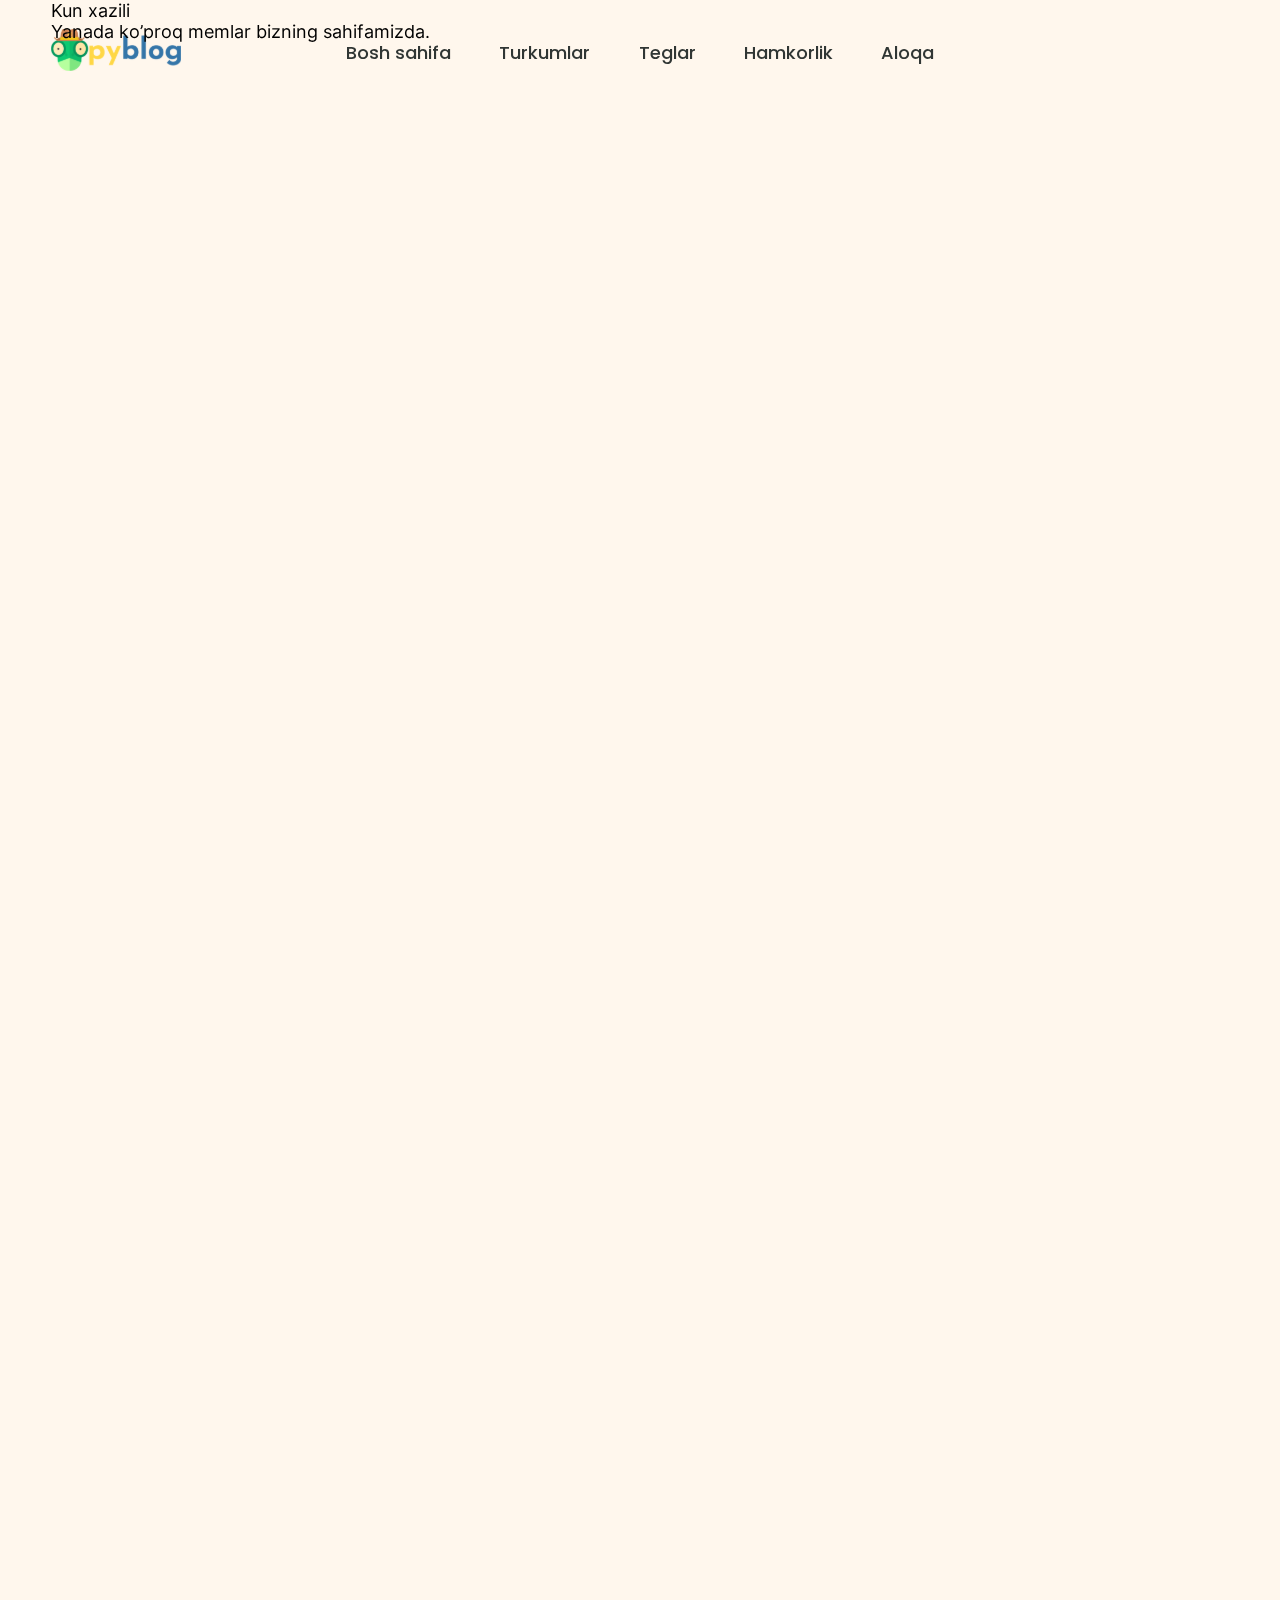
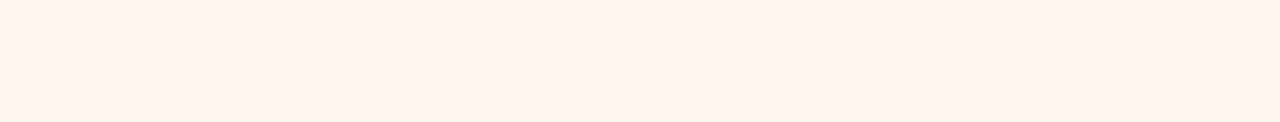
==== index.html @ 2d20e9aa "Updating" ====
<!DOCTYPE html>
<html lang="en">

<head>
    <meta charset="UTF-8">
    <meta http-equiv="X-UA-Compatible" content="IE=edge">
    <meta name="viewport" content="width=device-width, initial-scale=1.0">

    <meta name="description"
        content="pyblog bu Python va dasturlashga oid o’zbek tilidagi blog. Hozirda Python, Javascript, Dasturlash, Veb dasturlash ,Foundation va boshqa turkumlarga va o’nlab teglarga mansub maqolalar saytdan joy olgan.">
    <meta name="keywords"
        content="Dasturlash , Blog, Python , Payton, dasturchi, Javascript, maqola, yangilik, dastur,">
    <meta property="og:title" content="Python va dasturlash blogi">
    <meta property="og:site_name" content="pyblog.uz">
    <meta property="og:url" content="https://pyblog.uz">
    <meta property="og:description"
        content="pyblog.uz bu python va dasturlashga oid o'zbek tilidagi sifatli maqola , tutoriallar berib boruvchi blog hisoblanadi.">
    <meta property="og:type" content="website">
    <meta property="og:image" content="https://pyblog.uz/pybloguz/static/img/kalla.png">

    <link rel="shortcut icon" href="./assets/image/favicon.png" type="image/x-icon">
    <link rel="stylesheet" href="./assets/css/style.css">
    <link rel="stylesheet" href="./assets/css/responsive.css">
    <link rel="stylesheet" href="https://site-assets.fontawesome.com/releases/v6.4.0/css/all.css">

    <title>Pyblog - Python hamda dasturlash blogi</title>
</head>

<body>
    <header>
        <div class="section-wrapp">
            <div class="container">
                <ul class="header_nav_list">
                    <li class="header_nav_item">
                        <a href="#" class="logo">
                            <img src="./assets/image/logo.svg" alt="">
                        </a>
                    </li>
                    <li class="header_nav_item">
                        <ul class="header_navigate_links">
                            <li class="header_link">
                                <a href="#">Bosh sahifa </a>
                            </li>
                            <li class="header_link header_dropdown_category">
                                <p>
                                    Turkumlar
                                    <i class="fa-solid fa-chevron-down"></i>
                                </p>
                            </li>
                            <li class="header_link header_dropdown_tag">
                                <p>
                                    Teglar
                                    <i class="fa-solid fa-chevron-down"></i>
                                </p>
                            </li>
                            <li class="header_link">
                                <a href="#">Hamkorlik</a>
                            </li>
                            <li class="header_link">
                                <a href="#">Aloqa</a>
                            </li>
                        </ul>
                    </li>
                    <li class="header_nav_item">
                        <ul class="header_settings_list">
                            <li class="header_settings_item mobile">
                                <a href="#">
                                    <i class="fa-solid fa-house-chimney"></i>
                                </a>
                            </li>
                            <li class="header_settings_item search">
                                <!-- <form action="">
                                    <input type="text" name="search_q" placeholder="Shu yerga yozasiz...">
                                </form> -->
                                <i class="fa-solid fa-magnifying-glass"></i>
                            </li>
                            <li class="header_settings_item menu mobile">
                                <i class="fa-solid fa-bars"></i>
                            </li>
                            <li class="header_settings_item mode">
                                <i class="fa-solid fa-moon"></i>
                            </li>
                            <li class="header_settings_item">
                                <a href="#">
                                    <i class="fa-solid fa-user"></i>
                                </a>
                                <!-- <div class="auth_opener">
                                    <i class="fa-solid fa-user"></i>
                                </div> -->
                            </li>
                        </ul>

                        <!-- <ul class="header_trending_tags_cats">

                            <li class="header_trending_heading">
                                Ommabop mavzular
                            </li>

                            <li class="header_trending_item">
                                <a href="#">
                                    <i class="fa-brands fa-html5"></i>
                                    HMTML5
                                </a>
                            </li>
                            <li class="header_trending_item">
                                <a href="#">
                                    <i class="fa-brands fa-square-js"></i>
                                    Javascript
                                </a>
                            </li>
                            <li class="header_trending_item">
                                <a href="#">
                                    <i class="fa-brands fa-css3"></i>
                                    CSS3
                                </a>
                            </li>
                            <div class="header_trending_item">
                                <a href="#">
                                    <i class="fa-brands fa-python"></i>
                                    Python
                                </a>
                            </div>
                            <div class="header_trending_item">
                                <a href="#">
                                    <i class="fa-solid fa-mug"></i>
                                    Dasturlash asoslari
                                </a>
                            </div>
                            <div class="header_trending_item">
                                <a href="#">
                                    <i class="fa-solid fa-gears"></i>
                                    Back-end
                                </a>
                            </div>
                            <div class="header_trending_item">
                                <a href="#">
                                    <i class="fa-brands fa-node-js"></i>
                                    NodeJS
                                </a>
                            </div>
                        </ul> -->
                    </li>
                </ul>
            </div>
        </div>
    </header>
    <main>
        <div class="main-hero">
            <div class="section-wrapp">
                <div class="container">
                    <ul class="main-hero_list">
                        <li class="main-hero_item">
                            <ul class="main-instagram_list">
                                <li class="main-instagram_item">Kun xazili</li>
                                <li class="main-instagram_item"></li>
                                <li class="main-instagram_item"></li>
                                <li class="main-instagram_item">
                                    Yanada ko’proq memlar bizning
                                    sahifamizda.
                                </li>
                            </ul>
                        </li>
                        <li class="main-hero_item"></li>
                        <li class="main-hero_item"></li>
                    </ul>
                </div>
            </div>
        </div>
    </main>
    <br><br><br><br><br>
    <br><br><br><br><br>
    <br><br><br><br><br>
    <br><br><br><br><br>
    <br><br><br><br><br>
    <br><br><br><br><br>
    <br><br><br><br><br>
    <br><br><br><br><br>
    <br><br><br><br><br>
    <br><br><br><br><br>
    <br><br><br><br><br>
    <br><br><br><br><br>
    <br><br><br><br><br>
    <br><br><br><br><br>
    <br><br><br><br><br>
    <br><br><br><br><br>

    <script src="./assets/js/main.js"></script>
</body>

</html>
---- assets/css/style.css ----
@font-face {
    font-family: 'Inter M';
    src: url('../fonts/Inter-Medium.ttf');
}

@font-face {
    font-family: 'Inter R';
    src: url('../fonts/Inter-Regular.ttf');
}

@font-face {
    font-family: 'Inter S';
    src: url('../fonts/Inter-SemiBold.ttf');
}

@font-face {
    font-family: 'Poppins M';
    src: url('../fonts/Poppins-Medium.ttf');
}

@font-face {
    font-family: 'Poppins R';
    src: url('../fonts/Poppins-Regular.ttf');
}

html.dark:root {
    /* Colors */
    --color-white: #2b2b2b;
    --color-black: #ffffff;
    --color-light-gray-bg: #DFE0E2;
    --color-dark: #27272A;
    --color-light-text-mode: #ffffff;
    --color-dark-mode-text: #303634;
    --color-light-mode-blue: #FDE68A;
    --color-light-mode-yellow: #297D98;
    --color-dark-mode-yellow: #FDE68A;
    --color-blue: #3571A3;
    --color-yellow: #FFDF76;
    --color-black-opacitied: #00000053;
    --color-logo-orange: #E9CD68;
    --color-logo-blue: #297D98;
    --color-logo-dark: #585252;
    --color-subtext: #FFF7ED;
    --color-light-bg: #303634;
    --local-box-shadow: 0px 2px 4px rgba(0, 0, 0, 0.25);

    /* Text Sizes */
    --size-text-small: 14px;
    --size-text: 16px;
    --size-text-average: 18px;
    --size-text-big: 20px;
    --size-text-large: 24px;

    /* Heading Sizes */
    --size-heading-small: 26px;
    --size-heading: 30px;
    --size-heading-big: 36px;
}


:root {
    /* Colors */
    --color-white: #FFFFFF;
    --color-black: #000000;
    --color-light-gray-bg: #DFE0E2;
    --color-dark: #27272A;
    --color-light-text-mode: #303634;
    --color-dark-mode-text: #FDE68A;
    --color-dark-mode-yellow: #FDE68A;
    --color-blue: #3571A3;
    --color-yellow: #FFDF76;
    --color-light-mode-blue: #297D98;
    --color-light-mode-yellow: #FDE68A;
    --color-black-opacitied: #00000053;
    --color-logo-orange: #E9CD68;
    --color-logo-blue: #297D98;
    --color-logo-dark: #303634;
    --color-subtext: #585252;
    --color-light-bg: #FFF7ED;
    --local-box-shadow: 0px 2px 4px rgba(0, 0, 0, 0.25);

    /* Text Sizes */
    --size-text-small: 14px;
    --size-text: 16px;
    --size-text-average: 18px;
    --size-text-big: 20px;
    --size-text-large: 24px;

    /* Heading Sizes */
    --size-heading-small: 26px;
    --size-heading: 30px;
    --size-heading-big: 36px;
}

body {
    background: var(--color-light-bg);
}

* {
    margin: 0;
    padding: 0;
    text-decoration: none;
    list-style-type: none;
    box-sizing: border-box;
    transition: all 0.5s ease;
    scroll-behavior: smooth;
    font-family: 'Inter R';
    font-size: var(--size-text-average);
}

.section-wrapp {
    position: relative;
}

.container {
    max-width: 1620px;
    margin: 0 auto;
    padding: 0 4%;
}

header {
    padding: 29px 0;
    box-shadow: none;
    position: fixed;
    width: 100%;
    top: 0;
    left: 0;
    background: transparent;
}

header.scrolled {
    padding: 19px 0;
    background: var(--color-white);
    box-shadow: var(--local-box-shadow);
}

.header_nav_list {
    display: flex;
    justify-content: space-between;
    align-items: center;
}

.header_navigate_links {
    display: flex;
    justify-content: space-between;
    align-items: center;
}

.header_settings_list {
    display: flex;
    justify-content: space-between;
    align-items: center;
}

.header_nav_item:nth-child(1) {
    width: 25%;
}

.header_nav_item:nth-child(2) {
    width: 40%;
}

.header_nav_item:nth-child(3) {
    width: 25%;
    display: flex;
    justify-content: end;
}

.header_link a,
.header_link p {
    font-family: 'Poppins M';
    cursor: pointer;
    color: var(--color-light-text-mode);
}

.header_link p i {
    color: var(--color-light-text-mode);
}

.header_link a:hover,
.header_link p:hover i,
.header_link p:hover {
    color: var(--color-light-mode-blue);
}

.header_settings_item i {
    cursor: pointer;
    color: var(--color-light-mode-blue);
    font-size: var(--size-text-large);
}

.header_settings_item.search {
    display: flex;
    align-items: center;
}

.header_settings_item.search form input {
    border: none;
    outline: none;
    box-shadow: var(--local-box-shadow);
    border-radius: 16px;
    padding: 9px 20px;
    position: fixed;
    top: 0;
    left: 0;
}

.header_settings_item {
    margin-left: 20px;
}

.header_trending_heading {
    text-align: center;
    width: 100%;
    font-size: --;
}

.header_trending_tags_cats {
    flex-wrap: wrap;
    position: fixed;
    top: 0;
    left: 0;
    display: flex;
    border-radius: 16px;
    background: var(--color-white);
    padding: 16px 21px;
    width: 370px;
}

.header_trending_item {
    box-shadow: var(--local-box-shadow);
    margin-top: 10px;
    border-radius: 16px;
    margin-left: 10px;
}

.header_trending_item a {
    padding: 5px 10px;
    display: inline-block;
}

.header_trending_item a,
.header_trending_item i {
    color: var(--color-blue);
}

.header_trending_item:hover a,
.header_trending_item:hover i {
    color: var(--color-white);
}

.header_trending_item:hover {
    background: var(--color-blue);
}

.header_settings_item.mobile {
    display: none;
}
---- assets/css/responsive.css ----
@media screen and (max-width: 1600px) {
    :root {
        /* Colors */
        --color-white: #FFFFFF;
        --color-black: #000000;
        --color-light-gray-bg: #DFE0E2;
        --color-dark: #27272A;
        --color-light-text-mode: #303634;
        --color-dark-mode-text: #FDE68A;
        --color-dark-mode-yellow: #FDE68A;
        --color-blue: #3571A3;
        --color-yellow: #FFDF76;
        --color-light-mode-blue: #297D98;
        --color-light-mode-yellow: #FDE68A;
        --color-black-opacitied: #00000053;
        --color-logo-orange: #E9CD68;
        --color-logo-blue: #297D98;
        --color-logo-dark: #303634;
        --color-subtext: #585252;
        --color-light-bg: #FFF7ED;
        --local-box-shadow: 0px 2px 4px rgba(0, 0, 0, 0.25);

        /* Text Sizes */
        --size-text-small: 14px;
        --size-text: 16px;
        --size-text-average: 18px;
        --size-text-big: 20px;
        --size-text-large: 24px;

        /* Heading Sizes */
        --size-heading-small: 26px;
        --size-heading: 30px;
        --size-heading-big: 36px;
    }
}

@media screen and (max-width: 1500px) {
    :root {
        /* Text Sizes */
        --size-text-small: 14px;
        --size-text: 16px;
        --size-text-average: 18px;
        --size-text-big: 20px;
        --size-text-large: 24px;

        /* Heading Sizes */
        --size-heading-small: 26px;
        --size-heading: 30px;
        --size-heading-big: 36px;
    }
}

@media screen and (max-width: 1400px) {
    :root {
        /* Text Sizes */
        --size-text-small: 14px;
        --size-text: 16px;
        --size-text-average: 18px;
        --size-text-big: 20px;
        --size-text-large: 24px;

        /* Heading Sizes */
        --size-heading-small: 26px;
        --size-heading: 30px;
        --size-heading-big: 36px;
    }

    .header_nav_item:nth-child(1) {
        width: 15%;
    }

    .header_nav_item:nth-child(2) {
        width: 50%;
    }

    .header_nav_item:nth-child(3) {
        width: 15%;
    }
}

@media screen and (max-width: 1300px) {
    :root {
        /* Text Sizes */
        --size-text-small: 14px;
        --size-text: 16px;
        --size-text-average: 18px;
        --size-text-big: 20px;
        --size-text-large: 24px;

        /* Heading Sizes */
        --size-heading-small: 26px;
        --size-heading: 30px;
        --size-heading-big: 36px;
    }
}

@media screen and (max-width: 1200px) {
    :root {
        /* Text Sizes */
        --size-text-small: 14px;
        --size-text: 16px;
        --size-text-average: 18px;
        --size-text-big: 20px;
        --size-text-large: 24px;

        /* Heading Sizes */
        --size-heading-small: 26px;
        --size-heading: 30px;
        --size-heading-big: 36px;
    }
}

@media screen and (max-width: 1100px) {
    :root {
        /* Text Sizes */
        --size-text-small: 14px;
        --size-text: 16px;
        --size-text-average: 18px;
        --size-text-big: 20px;
        --size-text-large: 24px;

        /* Heading Sizes */
        --size-heading-small: 26px;
        --size-heading: 30px;
        --size-heading-big: 36px;
    }

    .header_nav_item:nth-child(1) {
        width: 15%;
    }

    .header_nav_item:nth-child(2) {
        width: 60%;
    }

    .header_nav_item:nth-child(3) {
        width: 15%;
    }

    .header_settings_item.mobile {
        display: block;
    }

    .header_settings_list {
        position: fixed;
        bottom: 0;
        left: 0;
        width: 100%;
        justify-content: center;
        padding: 30px 0;
        background: var(--color-white);
    }

    .header_nav_item:nth-child(1) {
        width: 100%;
        display: flex;
        justify-content: center;
        align-items: center;
    }

    .header_nav_item:nth-child(2) {
        display: none;
    }

    .header_nav_item:nth-child(2),
    .header_nav_item:nth-child(3) {
        width: 0;
    }

    .header_settings_item {
        margin: 0 20px;
    }
}

@media screen and (max-width: 1000px) {
    :root {
        /* Text Sizes */
        --size-text-small: 14px;
        --size-text: 16px;
        --size-text-average: 18px;
        --size-text-big: 20px;
        --size-text-large: 24px;

        /* Heading Sizes */
        --size-heading-small: 26px;
        --size-heading: 30px;
        --size-heading-big: 36px;
    }
}

@media screen and (max-width: 900px) {
    :root {
        /* Text Sizes */
        --size-text-small: 14px;
        --size-text: 16px;
        --size-text-average: 18px;
        --size-text-big: 20px;
        --size-text-large: 24px;

        /* Heading Sizes */
        --size-heading-small: 26px;
        --size-heading: 30px;
        --size-heading-big: 36px;
    }
}

@media screen and (max-width: 800px) {
    :root {
        /* Text Sizes */
        --size-text-small: 14px;
        --size-text: 16px;
        --size-text-average: 18px;
        --size-text-big: 20px;
        --size-text-large: 24px;

        /* Heading Sizes */
        --size-heading-small: 26px;
        --size-heading: 30px;
        --size-heading-big: 36px;
    }
}

@media screen and (max-width: 700px) {
    :root {
        /* Text Sizes */
        --size-text-small: 14px;
        --size-text: 16px;
        --size-text-average: 18px;
        --size-text-big: 20px;
        --size-text-large: 24px;

        /* Heading Sizes */
        --size-heading-small: 26px;
        --size-heading: 30px;
        --size-heading-big: 36px;
    }
}

@media screen and (max-width: 600px) {
    :root {
        /* Text Sizes */
        --size-text-small: 14px;
        --size-text: 16px;
        --size-text-average: 18px;
        --size-text-big: 20px;
        --size-text-large: 24px;

        /* Heading Sizes */
        --size-heading-small: 26px;
        --size-heading: 30px;
        --size-heading-big: 36px;
    }
}

@media screen and (max-width: 500px) {
    :root {
        /* Text Sizes */
        --size-text-small: 14px;
        --size-text: 16px;
        --size-text-average: 18px;
        --size-text-big: 20px;
        --size-text-large: 24px;

        /* Heading Sizes */
        --size-heading-small: 26px;
        --size-heading: 30px;
        --size-heading-big: 36px;
    }
}

@media screen and (max-width: 400px) {
    :root {
        /* Text Sizes */
        --size-text-small: 14px;
        --size-text: 16px;
        --size-text-average: 18px;
        --size-text-big: 20px;
        --size-text-large: 24px;

        /* Heading Sizes */
        --size-heading-small: 26px;
        --size-heading: 30px;
        --size-heading-big: 36px;
    }
}

@media screen and (max-width: 300px) {
    :root {
        /* Text Sizes */
        --size-text-small: 14px;
        --size-text: 16px;
        --size-text-average: 18px;
        --size-text-big: 20px;
        --size-text-large: 24px;

        /* Heading Sizes */
        --size-heading-small: 26px;
        --size-heading: 30px;
        --size-heading-big: 36px;
    }
}
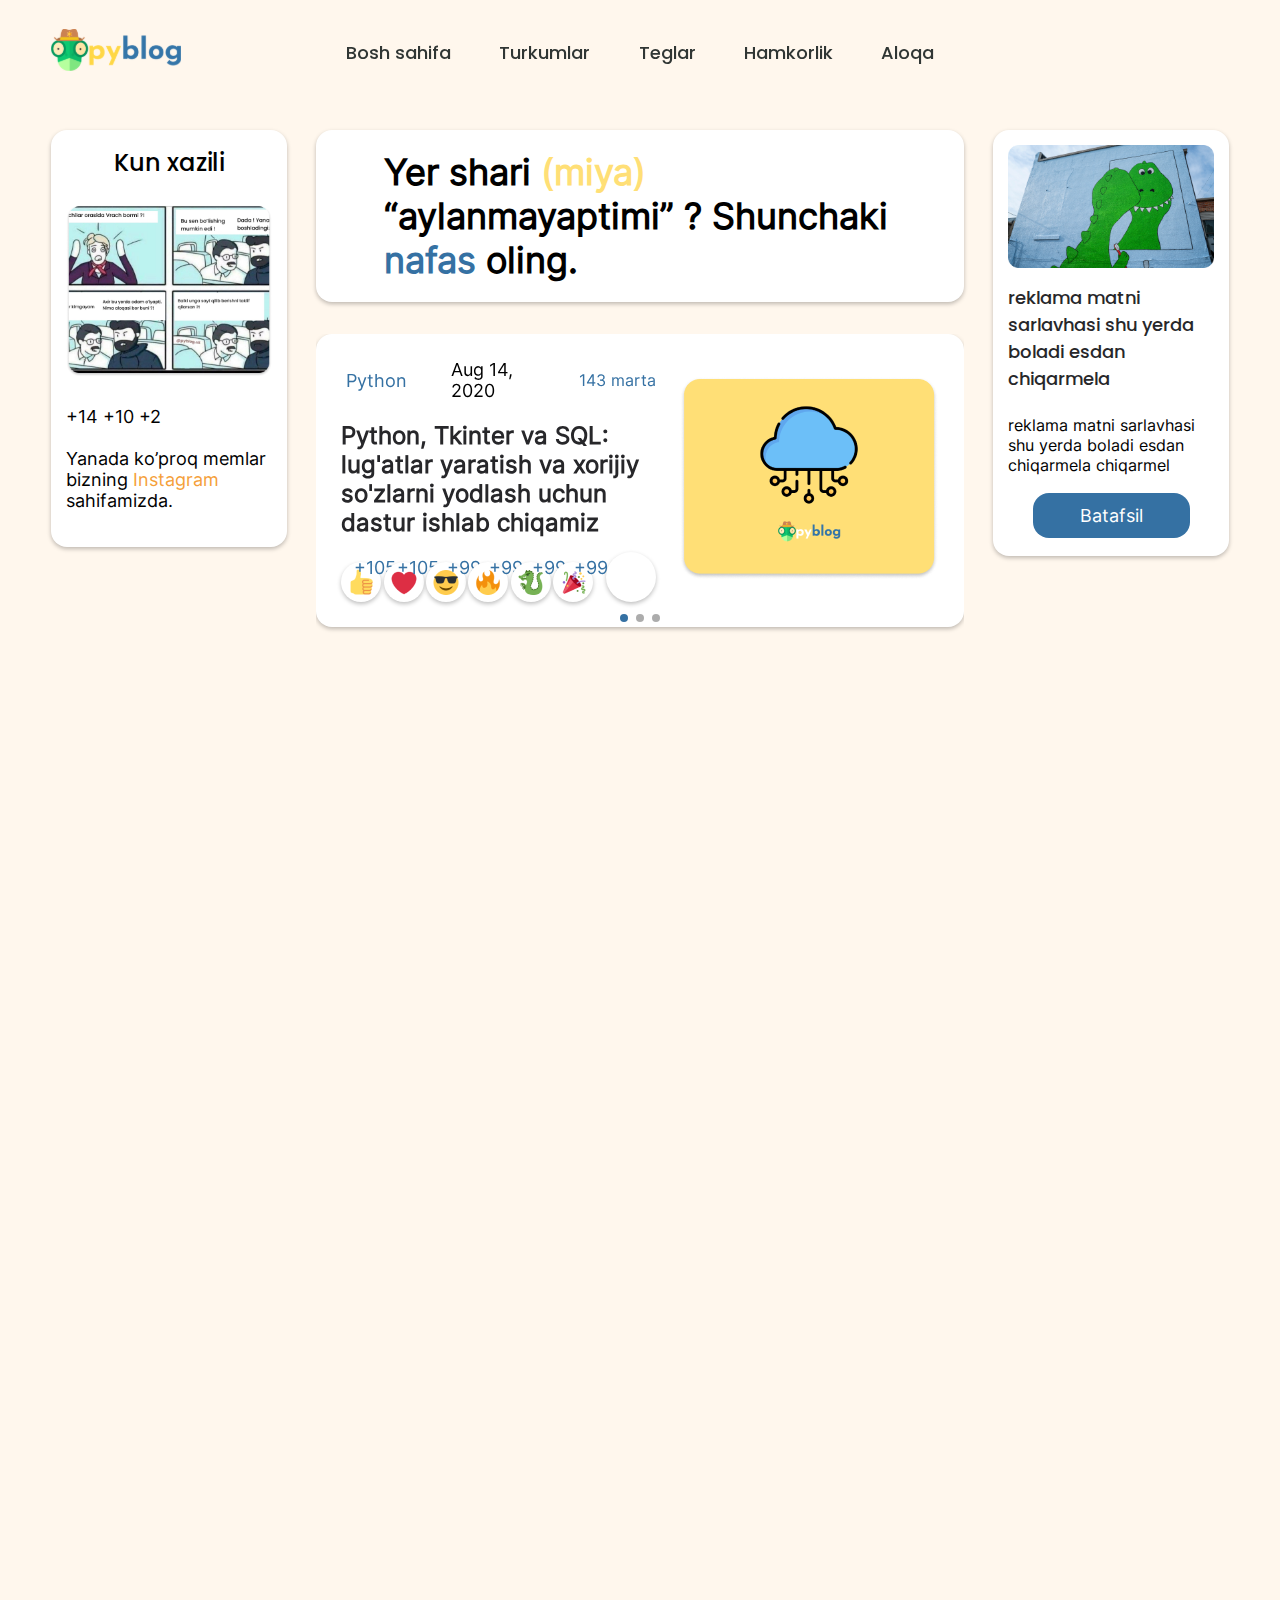
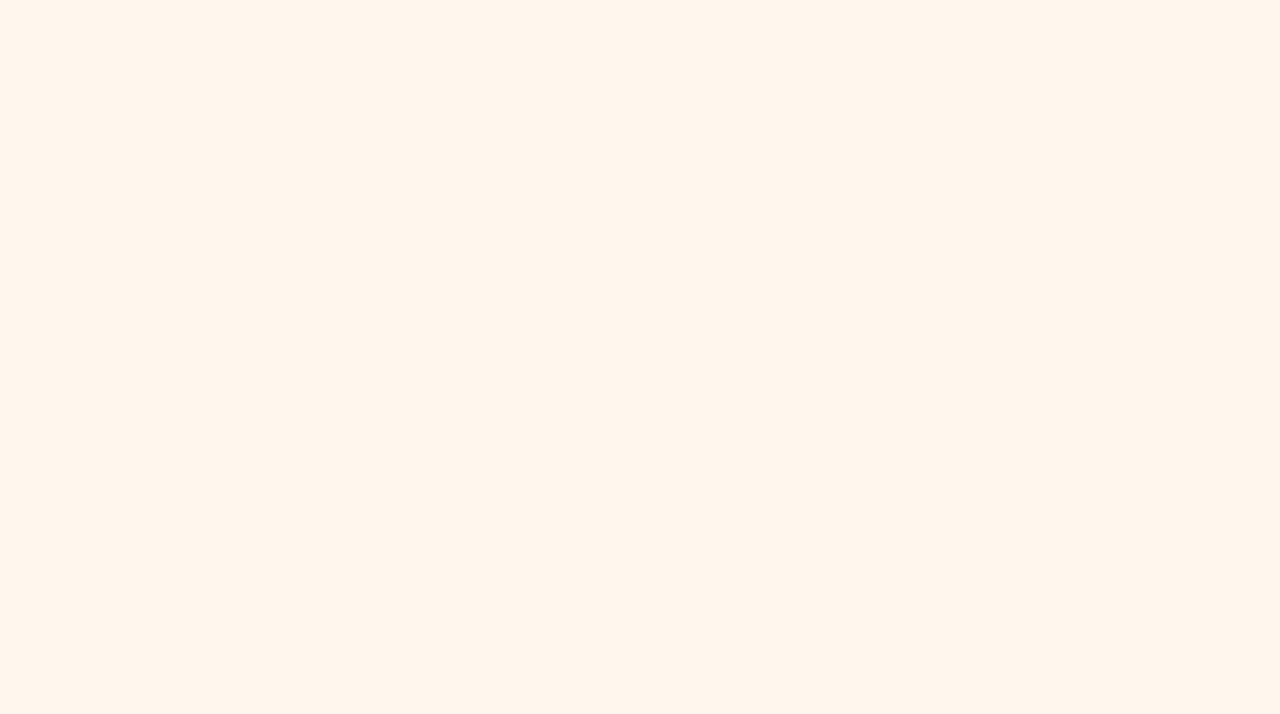
==== commit 5da6d3b6: "Updating" ====
--- a/index.html
+++ b/index.html
@@ -22,6 +22,7 @@
     <link rel="stylesheet" href="./assets/css/style.css">
     <link rel="stylesheet" href="./assets/css/responsive.css">
     <link rel="stylesheet" href="https://site-assets.fontawesome.com/releases/v6.4.0/css/all.css">
+    <link rel="stylesheet" href="https://cdn.jsdelivr.net/npm/swiper@9/swiper-bundle.min.css" />
 
     <title>Pyblog - Python hamda dasturlash blogi</title>
 </head>
@@ -151,17 +152,260 @@
                     <ul class="main-hero_list">
                         <li class="main-hero_item">
                             <ul class="main-instagram_list">
-                                <li class="main-instagram_item">Kun xazili</li>
-                                <li class="main-instagram_item"></li>
-                                <li class="main-instagram_item"></li>
+                                <li class="main-instagram_item title">Kun xazili</li>
+                                <li class="main-instagram_item img">
+                                    <img src="./assets/image/main-hero_jk.png" alt="">
+                                </li>
                                 <li class="main-instagram_item">
+                                    <i class="fa-regular fa-heart"></i>+14
+                                    <i class="fa-regular fa-paper-plane"></i>+10
+                                    <i class="fa-regular fa-comment"></i>+2
+                                </li>
+                                <li class="main-instagram_item link">
                                     Yanada ko’proq memlar bizning
+                                    <a href="#">
+                                        Instagram
+                                    </a>
                                     sahifamizda.
                                 </li>
                             </ul>
                         </li>
-                        <li class="main-hero_item"></li>
-                        <li class="main-hero_item"></li>
+                        <li class="main-hero_item">
+                            <h1 class="main-hero_top_block border_shadow">
+                                Yer shari <span>
+                                    (miya)
+                                </span> “aylanmayaptimi” ?
+                                Shunchaki <span>
+                                    nafas
+                                </span> oling.
+                            </h1>
+                            <div class="swiper">
+                                <div class="swiper-wrapper">
+                                    <div class="swiper-slide">
+                                        <div class="main-hero_slide_block border_shadow">
+                                            <ul class="main-hero_slide_list">
+                                                <li class="main-hero_slide_item_left">
+                                                    <ul class="main-hero_slide_top_info">
+                                                        <li class="main-hero_slide_top_item prog_lang">
+                                                            <i class="fa-brands fa-python"></i>
+                                                            Python
+                                                        </li>
+                                                        <li class="main-hero_slide_top_item date">
+                                                            Aug 14, 2020
+                                                        </li>
+                                                        <li class="main-hero_slide_top_item views">
+                                                            <i class="fa-solid fa-eye"></i>
+                                                            143 marta
+                                                        </li>
+                                                    </ul>
+                                                    <h1 class="main-hero_slide_title">
+                                                        <a href="#">
+                                                            Python, Tkinter va SQL: lug'atlar yaratish va xorijiy
+                                                            so'zlarni
+                                                            yodlash uchun dastur ishlab chiqamiz
+                                                        </a>
+                                                    </h1>
+                                                    <div class="main-hero_slide_emoji_wrapp">
+                                                        <ul class="main-hero_slide_emoji_list">
+                                                            <li class="main-hero_slide_emoji_item">
+                                                                <img src="./assets/image/thumb-up.png" alt="">
+                                                                <span>
+                                                                    +105
+                                                                </span>
+                                                            </li>
+                                                            <li class="main-hero_slide_emoji_item">
+                                                                <img src="./assets/image/heart.png" alt="">
+                                                                <span>
+                                                                    +105
+                                                                </span>
+                                                            </li>
+                                                            <li class="main-hero_slide_emoji_item">
+                                                                <img src="./assets/image/glasses.png" alt="">
+                                                                <span>+99</span>
+                                                            </li>
+                                                            <li class="main-hero_slide_emoji_item">
+                                                                <img src="./assets/image/fire.png" alt="">
+                                                                <span>+99</span>
+                                                            </li>
+                                                            <li class="main-hero_slide_emoji_item">
+                                                                <img src="./assets/image/dragon.png" alt="">
+                                                                <span>+99</span>
+                                                            </li>
+                                                            <li class="main-hero_slide_emoji_item">
+                                                                <img src="./assets/image/popper.png" alt="">
+                                                                <span>+99</span>
+                                                            </li>
+                                                        </ul>
+                                                        
+                                                        <a href="#">
+                                                            <i class="fa-solid fa-hand-back-point-right"></i>
+                                                        </a>
+                                                    </div>
+                                                </li>
+                                                <li class="main-hero_slide_item_right">
+                                                    <img src="./assets/image/hero-slider.png" alt="">
+                                                </li>
+                                            </ul>
+                                        </div>
+                                    </div>
+                                    <div class="swiper-slide">
+                                        <div class="main-hero_slide_block border_shadow">
+                                            <ul class="main-hero_slide_list">
+                                                <li class="main-hero_slide_item_left">
+                                                    <ul class="main-hero_slide_top_info">
+                                                        <li class="main-hero_slide_top_item prog_lang">
+                                                            <i class="fa-brands fa-python"></i>
+                                                            Python
+                                                        </li>
+                                                        <li class="main-hero_slide_top_item date">
+                                                            Aug 14, 2020
+                                                        </li>
+                                                        <li class="main-hero_slide_top_item views">
+                                                            <i class="fa-solid fa-eye"></i>
+                                                            143
+                                                        </li>
+                                                    </ul>
+                                                    <h1 class="main-hero_slide_title">
+                                                        <a href="#">
+                                                            Python, Tkinter va SQL: lug'atlar yaratish va xorijiy
+                                                            so'zlarni
+                                                            yodlash uchun dastur ishlab chiqamiz
+                                                        </a>
+                                                    </h1>
+                                                    <div class="main-hero_slide_emoji_wrapp">
+                                                        <ul class="main-hero_slide_emoji_list">
+                                                            <li class="main-hero_slide_emoji_item">
+                                                                <img src="./assets/image/thumb-up.png" alt="">
+                                                                <span>
+                                                                    +105
+                                                                </span>
+                                                            </li>
+                                                            <li class="main-hero_slide_emoji_item">
+                                                                <img src="./assets/image/heart.png" alt="">
+                                                                <span>
+                                                                    +105
+                                                                </span>
+                                                            </li>
+                                                            <li class="main-hero_slide_emoji_item">
+                                                                <img src="./assets/image/glasses.png" alt="">
+                                                                <span>+99</span>
+                                                            </li>
+                                                            <li class="main-hero_slide_emoji_item">
+                                                                <img src="./assets/image/fire.png" alt="">
+                                                                <span>+99</span>
+                                                            </li>
+                                                            <li class="main-hero_slide_emoji_item">
+                                                                <img src="./assets/image/dragon.png" alt="">
+                                                                <span>+99</span>
+                                                            </li>
+                                                            <li class="main-hero_slide_emoji_item">
+                                                                <img src="./assets/image/popper.png" alt="">
+                                                                <span>+99</span>
+                                                            </li>
+                                                        </ul>
+                                                    </div>
+                                                </li>
+                                                <li class="main-hero_slide_item_right">
+                                                    <img src="./assets/image/hero-slider.png" alt="">
+                                                </li>
+                                            </ul>
+                                        </div>
+                                    </div>
+                                    <div class="swiper-slide">
+                                        <div class="main-hero_slide_block border_shadow">
+                                            <ul class="main-hero_slide_list">
+                                                <li class="main-hero_slide_item_left">
+                                                    <ul class="main-hero_slide_top_info">
+                                                        <li class="main-hero_slide_top_item prog_lang">
+                                                            <i class="fa-brands fa-python"></i>
+                                                            Python
+                                                        </li>
+                                                        <li class="main-hero_slide_top_item date">
+                                                            Aug 14, 2020
+                                                        </li>
+                                                        <li class="main-hero_slide_top_item views">
+                                                            <i class="fa-solid fa-eye"></i>
+                                                            143
+                                                        </li>
+                                                    </ul>
+                                                    <h1 class="main-hero_slide_title">
+                                                        <a href="#">
+                                                            Python, Tkinter va SQL:
+                                                            lug'atlar yaratish va
+                                                            xorijiy
+                                                            so'zlarni
+                                                            yodlash uchun dastur
+                                                            ishlab chiqamiz
+                                                        </a>
+                                                    </h1>
+                                                    <div class="main-hero_slide_emoji_wrapp">
+                                                        <ul class="main-hero_slide_emoji_list">
+                                                            <li class="main-hero_slide_emoji_item">
+                                                                <img src="./assets/image/thumb-up.png" alt="">
+                                                                <span>
+                                                                    +105
+                                                                </span>
+                                                            </li>
+                                                            <li class="main-hero_slide_emoji_item">
+                                                                <img src="./assets/image/heart.png" alt="">
+                                                                <span>
+                                                                    +105
+                                                                </span>
+                                                            </li>
+                                                            <li class="main-hero_slide_emoji_item">
+                                                                <img src="./assets/image/glasses.png" alt="">
+                                                                <span>+99</span>
+                                                            </li>
+                                                            <li class="main-hero_slide_emoji_item">
+                                                                <img src="./assets/image/fire.png" alt="">
+                                                                <span>+99</span>
+                                                            </li>
+                                                            <li class="main-hero_slide_emoji_item">
+                                                                <img src="./assets/image/dragon.png" alt="">
+                                                                <span>+99</span>
+                                                            </li>
+                                                            <li class="main-hero_slide_emoji_item">
+                                                                <img src="./assets/image/popper.png" alt="">
+                                                                <span>+99</span>
+                                                            </li>
+                                                        </ul>
+
+                                                    </div>
+                                                </li>
+                                                <li class="main-hero_slide_item_right">
+                                                    <img src="./assets/image/hero-slider.png" alt="">
+                                                </li>
+                                            </ul>
+                                        </div>
+                                    </div>
+                                </div>
+                                <div class="swiper-pagination"></div>
+                                <div class="swiper-button-prev">
+                                    <i class="fa-solid fa-circle-chevron-left"></i>
+                                </div>
+                                <div class="swiper-button-next">
+                                    <i class="fa-solid fa-circle-chevron-right"></i>
+                                </div>
+                            </div>
+                        </li>
+                        <li class="main-hero_item advertise border_shadow">
+                            <ul class="main-advertise_list">
+                                <li class="main-advertise_item img">
+                                    <img src="./assets/image/advertisement.png" alt="">
+                                </li>
+                                <li class="main-advertise_item title">
+                                    reklama matni sarlavhasi shu yerda boladi esdan chiqarmela
+                                </li>
+                                <li class="main-advertise_item description">
+                                    reklama matni sarlavhasi shu yerda boladi esdan chiqarmela chiqarmel
+                                </li>
+                                <li class="main-advertise_item link">
+                                    <a href="#" role="button">
+                                        Batafsil
+                                    </a>
+                                </li>
+                            </ul>
+                        </li>
                     </ul>
                 </div>
             </div>
@@ -184,6 +428,8 @@
     <br><br><br><br><br>
     <br><br><br><br><br>
 
+    <script src="https://cdn.jsdelivr.net/npm/swiper@9/swiper-bundle.min.js"></script>
+    <script src="./assets/js/swiper.js"></script>
     <script src="./assets/js/main.js"></script>
 </body>
 
--- a/assets/css/style.css
+++ b/assets/css/style.css
@@ -22,41 +22,6 @@
     font-family: 'Poppins R';
     src: url('../fonts/Poppins-Regular.ttf');
 }
-
-html.dark:root {
-    /* Colors */
-    --color-white: #2b2b2b;
-    --color-black: #ffffff;
-    --color-light-gray-bg: #DFE0E2;
-    --color-dark: #27272A;
-    --color-light-text-mode: #ffffff;
-    --color-dark-mode-text: #303634;
-    --color-light-mode-blue: #FDE68A;
-    --color-light-mode-yellow: #297D98;
-    --color-dark-mode-yellow: #FDE68A;
-    --color-blue: #3571A3;
-    --color-yellow: #FFDF76;
-    --color-black-opacitied: #00000053;
-    --color-logo-orange: #E9CD68;
-    --color-logo-blue: #297D98;
-    --color-logo-dark: #585252;
-    --color-subtext: #FFF7ED;
-    --color-light-bg: #303634;
-    --local-box-shadow: 0px 2px 4px rgba(0, 0, 0, 0.25);
-
-    /* Text Sizes */
-    --size-text-small: 14px;
-    --size-text: 16px;
-    --size-text-average: 18px;
-    --size-text-big: 20px;
-    --size-text-large: 24px;
-
-    /* Heading Sizes */
-    --size-heading-small: 26px;
-    --size-heading: 30px;
-    --size-heading-big: 36px;
-}
-
 
 :root {
     /* Colors */
@@ -126,6 +91,7 @@
     top: 0;
     left: 0;
     background: transparent;
+    z-index: 10000;
 }
 
 header.scrolled {
@@ -255,4 +221,277 @@
 
 .header_settings_item.mobile {
     display: none;
+}
+
+.main-hero {
+    padding-top: 130px;
+}
+
+
+.main-hero_list {
+    display: flex;
+    justify-content: space-between;
+    align-items: self-start;
+}
+
+.main-hero_item {
+    width: 20%;
+}
+
+.main-hero_item:nth-child(2) {
+    width: 55%;
+    display: flex;
+    justify-content: center;
+    align-items: center;
+    flex-direction: column;
+}
+
+.main-hero_item:nth-child(1) {
+    padding: 15px;
+    background: var(--color-white);
+    border-radius: 16px;
+    box-shadow: var(--local-box-shadow);
+}
+
+.main-instagram_item.img img {
+    width: 100%;
+    margin: 25px 0;
+}
+
+.main-instagram_item.title {
+    font-size: var(--size-text-large);
+    text-align: center;
+    font-family: 'Poppins M';
+}
+
+.main-instagram_item.link {
+    margin: 21px 0;
+}
+
+.main-instagram_item.link a {
+    color: #F59F3A;
+}
+
+.border_shadow {
+    border-radius: 16px;
+    box-shadow: var(--local-box-shadow);
+    background: var(--color-white);
+}
+
+.main-hero_top_block {
+    font-size: var(--size-heading-big);
+    color: var(--color-black);
+    padding: 20px 68px;
+}
+
+.main-hero_top_block span {
+    font-size: var(--size-heading-big);
+    color: var(--color-blue);
+}
+
+.main-hero_top_block span:nth-child(1) {
+    font-size: var(--size-heading-big);
+    color: var(--color-yellow);
+}
+
+.main-hero_slide_top_item.views {
+    font-size: var(--size-text);
+    color: var(--color-blue);
+}
+
+.main-hero_slide_top_item.views i {
+    margin-right: 5px;
+}
+
+.main-hero_item.advertise {
+    padding: 15px 15px 30px 15px;
+}
+
+.main-hero_item.advertise img {
+    width: 100%;
+}
+
+.swiper-button-prev::after,
+.swiper-button-next::after {
+    display: none;
+}
+
+.swiper {
+    width: 100%;
+    height: 300px;
+    margin-top: 5%;
+}
+
+.main-hero_slide_top_info {
+    display: flex;
+    justify-content: space-between;
+    align-items: center;
+    margin-bottom: 20px;
+}
+
+.main-hero_slide_top_item:nth-child(1) {
+    width: 30%;
+    display: flex;
+    justify-content: start;
+}
+
+.main-hero_slide_top_item {
+    width: 30%;
+    display: flex;
+    justify-content: end;
+}
+
+.main-hero_slide_item_right {
+    margin-left: 4%;
+}
+
+.main-hero_slide_top_item.prog_lang,
+.main-hero_slide_top_item.prog_lang i {
+    color: var(--color-blue);
+}
+
+.main-hero_slide_top_item.prog_lang i {
+    margin-right: 5px;
+}
+
+.main-hero_slide_block {
+    padding: 25px;
+}
+
+.main-hero_slide_list {
+    display: flex;
+    align-items: center;
+}
+
+.swiper-pagination {
+    position: relative;
+    top: 10px;
+}
+
+.swiper-pagination-bullet {
+    background: var(--color-black-opacitied) !important;
+    opacity: 1 !important;
+}
+
+.swiper-pagination-bullet.swiper-pagination-bullet-active {
+    background: var(--color-blue) !important;
+}
+
+.swiper-button-prev,
+.swiper-button-next {
+    top: 50%;
+    position: relative;
+    transform: translateY(-50%);
+    color: var(--color-black-opacitied) !important;
+}
+
+.swiper-button-prev:hover i,
+.swiper-button-next:hover i {
+    color: var(--color-dark) !important;
+}
+
+.swiper-button-prev {
+    left: -0px !important;
+}
+
+.swiper-button-next {
+    right: -0px !important;
+}
+
+.main-hero_slide_emoji_list {
+    display: flex;
+}
+
+.main-hero_slide_title a {
+    font-size: var(--size-text-large);
+    color: var(--color-dark);
+}
+
+.main-hero_slide_title a:hover {
+    color: var(--color-blue);
+}
+
+.main-hero_slide_emoji_list {
+    margin-top: 25px;
+    display: flex;
+    justify-content: space-between;
+    width: 80%;
+}
+
+.main-hero_slide_emoji_item {
+    width: 40px;
+    height: 40px;
+    background: var(--color-white);
+    box-shadow: var(--local-box-shadow);
+    border-radius: 50%;
+    display: flex;
+    justify-content: center;
+    align-items: center;
+    position: relative;
+}
+
+.main-hero_slide_emoji_item span {
+    color: var(--color-blue);
+    position: absolute;
+    top: -5px;
+    right: -15px;
+}
+
+.main-advertise_item.title {
+    margin: 12px 0 23px 0;
+    font-size: var(--size-text-average);
+    color: var(--color-dark);
+    font-family: 'Poppins M';
+}
+
+.main-advertise_item.description {
+    font-size: var(--size-text);
+}
+
+.main-advertise_item.link {
+    text-align: center;
+    margin-top: 30px;
+}
+
+.main-advertise_item.link a {
+    text-align: center;
+    padding: 12px 47px;
+    background: var(--color-blue);
+    color: var(--color-white);
+    border-radius: 16px;
+}
+
+.main-advertise_item.link a:hover {
+    transform: scale(0.9);
+    background: var(--color-yellow);
+    color: var(--color-dark);
+}
+
+.main-hero_slide_emoji_wrapp {
+    display: flex;
+    justify-content: space-between;
+    align-items: end;
+}
+
+.main-hero_slide_emoji_wrapp a {
+    width: 50px;
+    height: 50px;
+    display: flex;
+    justify-content: center;
+    align-items: center;
+    border-radius: 50%;
+    color: var(--color-blue);
+    box-shadow: var(--local-box-shadow);
+}
+
+.main-hero_slide_emoji_wrapp a i {
+    font-size: var(--size-text-large);
+}
+
+.main-hero_slide_emoji_wrapp a:hover {
+    background: var(--color-yellow);
+}
+
+.main-hero_slide_emoji_wrapp a:hover i {
+    color: var(--color-dark);
 }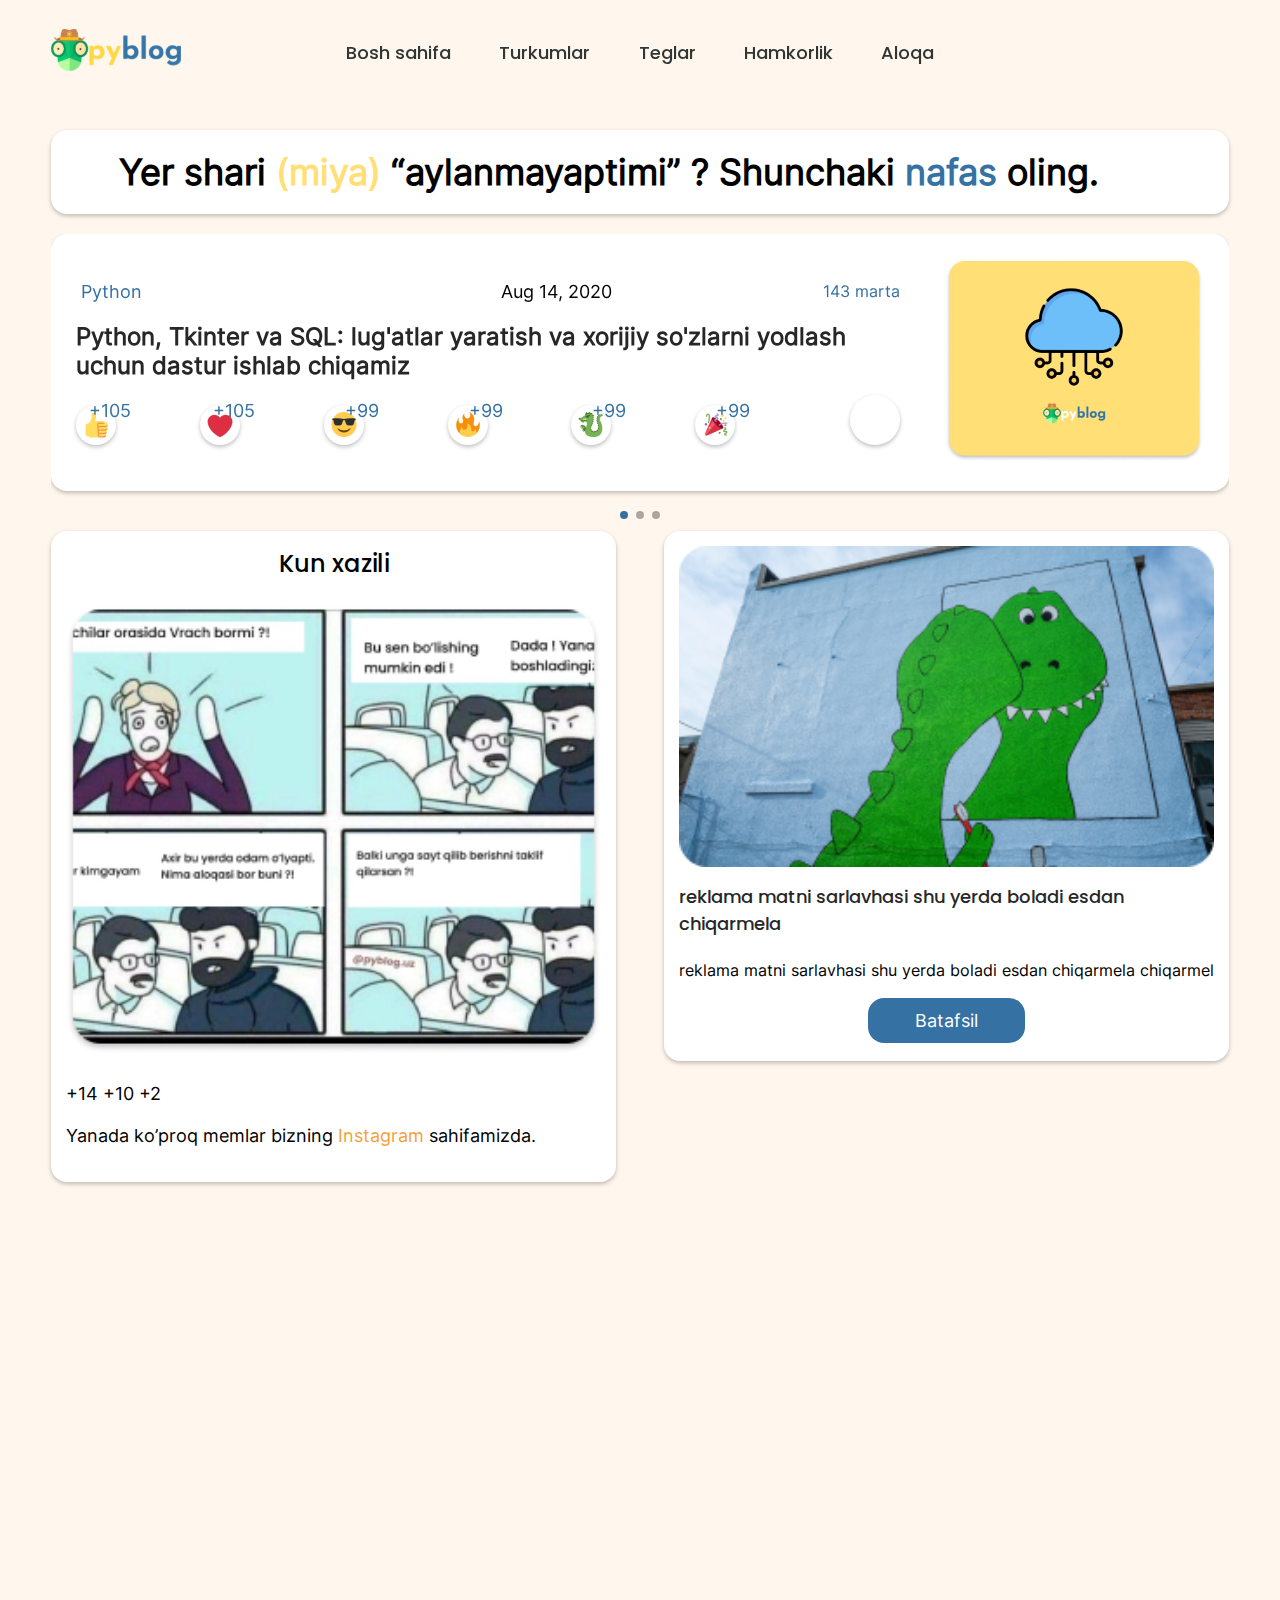
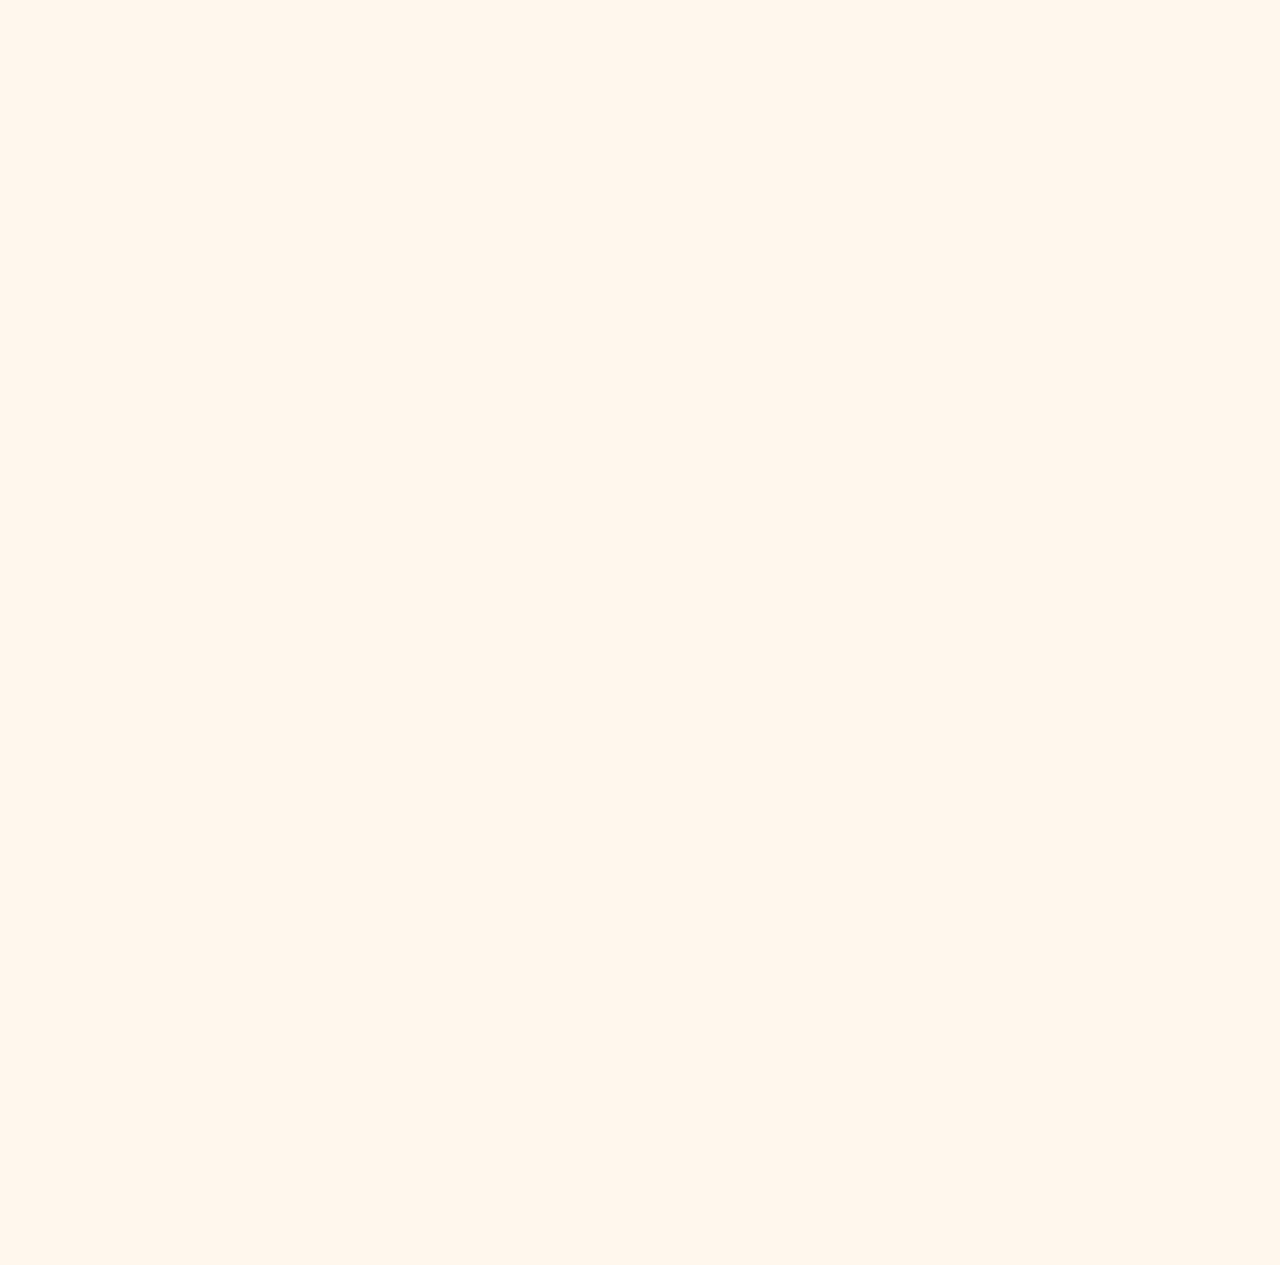
==== commit ccee6197: "Adding responsive to hero page" ====
--- a/index.html
+++ b/index.html
@@ -236,7 +236,7 @@
                                                                 <span>+99</span>
                                                             </li>
                                                         </ul>
-                                                        
+
                                                         <a href="#">
                                                             <i class="fa-solid fa-hand-back-point-right"></i>
                                                         </a>
@@ -262,7 +262,7 @@
                                                         </li>
                                                         <li class="main-hero_slide_top_item views">
                                                             <i class="fa-solid fa-eye"></i>
-                                                            143
+                                                            143 marta
                                                         </li>
                                                     </ul>
                                                     <h1 class="main-hero_slide_title">
@@ -303,6 +303,10 @@
                                                                 <span>+99</span>
                                                             </li>
                                                         </ul>
+
+                                                        <a href="#">
+                                                            <i class="fa-solid fa-hand-back-point-right"></i>
+                                                        </a>
                                                     </div>
                                                 </li>
                                                 <li class="main-hero_slide_item_right">
@@ -325,7 +329,7 @@
                                                         </li>
                                                         <li class="main-hero_slide_top_item views">
                                                             <i class="fa-solid fa-eye"></i>
-                                                            143
+                                                            143 marta
                                                         </li>
                                                     </ul>
                                                     <h1 class="main-hero_slide_title">
@@ -370,6 +374,9 @@
                                                             </li>
                                                         </ul>
 
+                                                        <a href="#">
+                                                            <i class="fa-solid fa-hand-back-point-right"></i>
+                                                        </a>
                                                     </div>
                                                 </li>
                                                 <li class="main-hero_slide_item_right">
--- a/assets/css/style.css
+++ b/assets/css/style.css
@@ -227,11 +227,11 @@
     padding-top: 130px;
 }
 
-
 .main-hero_list {
     display: flex;
     justify-content: space-between;
     align-items: self-start;
+    flex-wrap: wrap;
 }
 
 .main-hero_item {
--- a/assets/css/responsive.css
+++ b/assets/css/responsive.css
@@ -76,6 +76,23 @@
     .header_nav_item:nth-child(3) {
         width: 15%;
     }
+
+    .main-hero_item:nth-child(2) {
+        width: 100%;
+        order: -1;
+    }
+
+    .main-hero_item {
+        width: 48%;
+    }
+
+    .main-hero_top_block {
+        width: 100%;
+    }
+
+    .swiper {
+        margin-top: 20px;
+    }
 }
 
 @media screen and (max-width: 1300px) {
@@ -218,6 +235,10 @@
         --size-heading: 30px;
         --size-heading-big: 36px;
     }
+
+    .main-hero_slide_emoji_wrapp {
+        display: none;
+    }
 }
 
 @media screen and (max-width: 700px) {
@@ -234,7 +255,77 @@
         --size-heading: 30px;
         --size-heading-big: 36px;
     }
-}
+
+    .main-hero_item {
+        width: 100%;
+        margin-top: 20px;
+    }
+
+    .main-hero_slide_list {
+        flex-direction: column-reverse;
+    }
+
+    .main-hero_slide_block {
+        position: relative;
+    }
+
+
+
+    .main-hero_slide_item_right {
+        margin: 40px 0 0 0;
+    }
+
+    .main-hero_slide_item_right img {
+        width: 100% !important;
+    }
+
+    .main-hero_slide_top_info {
+        bottom: 0;
+        width: 100%;
+        left: 0;
+        margin-top: 30px;
+    }
+
+    .main-hero_slide_title {
+        margin-top: 20px;
+    }
+
+    .main-hero_slide_top_item.prog_lang {
+        position: absolute;
+        top: 25px;
+        left: 25px;
+    }
+
+    .main-hero_slide_top_item.date {
+        margin-left: 0 !important;
+    }
+
+    .main-hero_slide_item_left {
+        display: flex;
+        flex-direction: column-reverse;
+    }
+
+    .main-hero_top_block {
+        padding: 13px 24px;
+    }
+
+    .main-hero_slide_top_item {
+        width: 30%;
+        display: block;
+    }
+
+    .main-hero_slide_top_item:last-child {
+        width: 30%;
+        display: flex;
+        justify-content: end;
+    }
+
+    .main-hero_slide_top_item {
+        width: 100% !important;
+        white-space: nowrap;
+    }
+}
+
 
 @media screen and (max-width: 600px) {
     :root {
@@ -250,6 +341,8 @@
         --size-heading: 30px;
         --size-heading-big: 36px;
     }
+
+
 }
 
 @media screen and (max-width: 500px) {
@@ -266,6 +359,10 @@
         --size-heading: 30px;
         --size-heading-big: 36px;
     }
+
+    .main-hero {
+        padding-top: 100px;
+    }
 }
 
 @media screen and (max-width: 400px) {
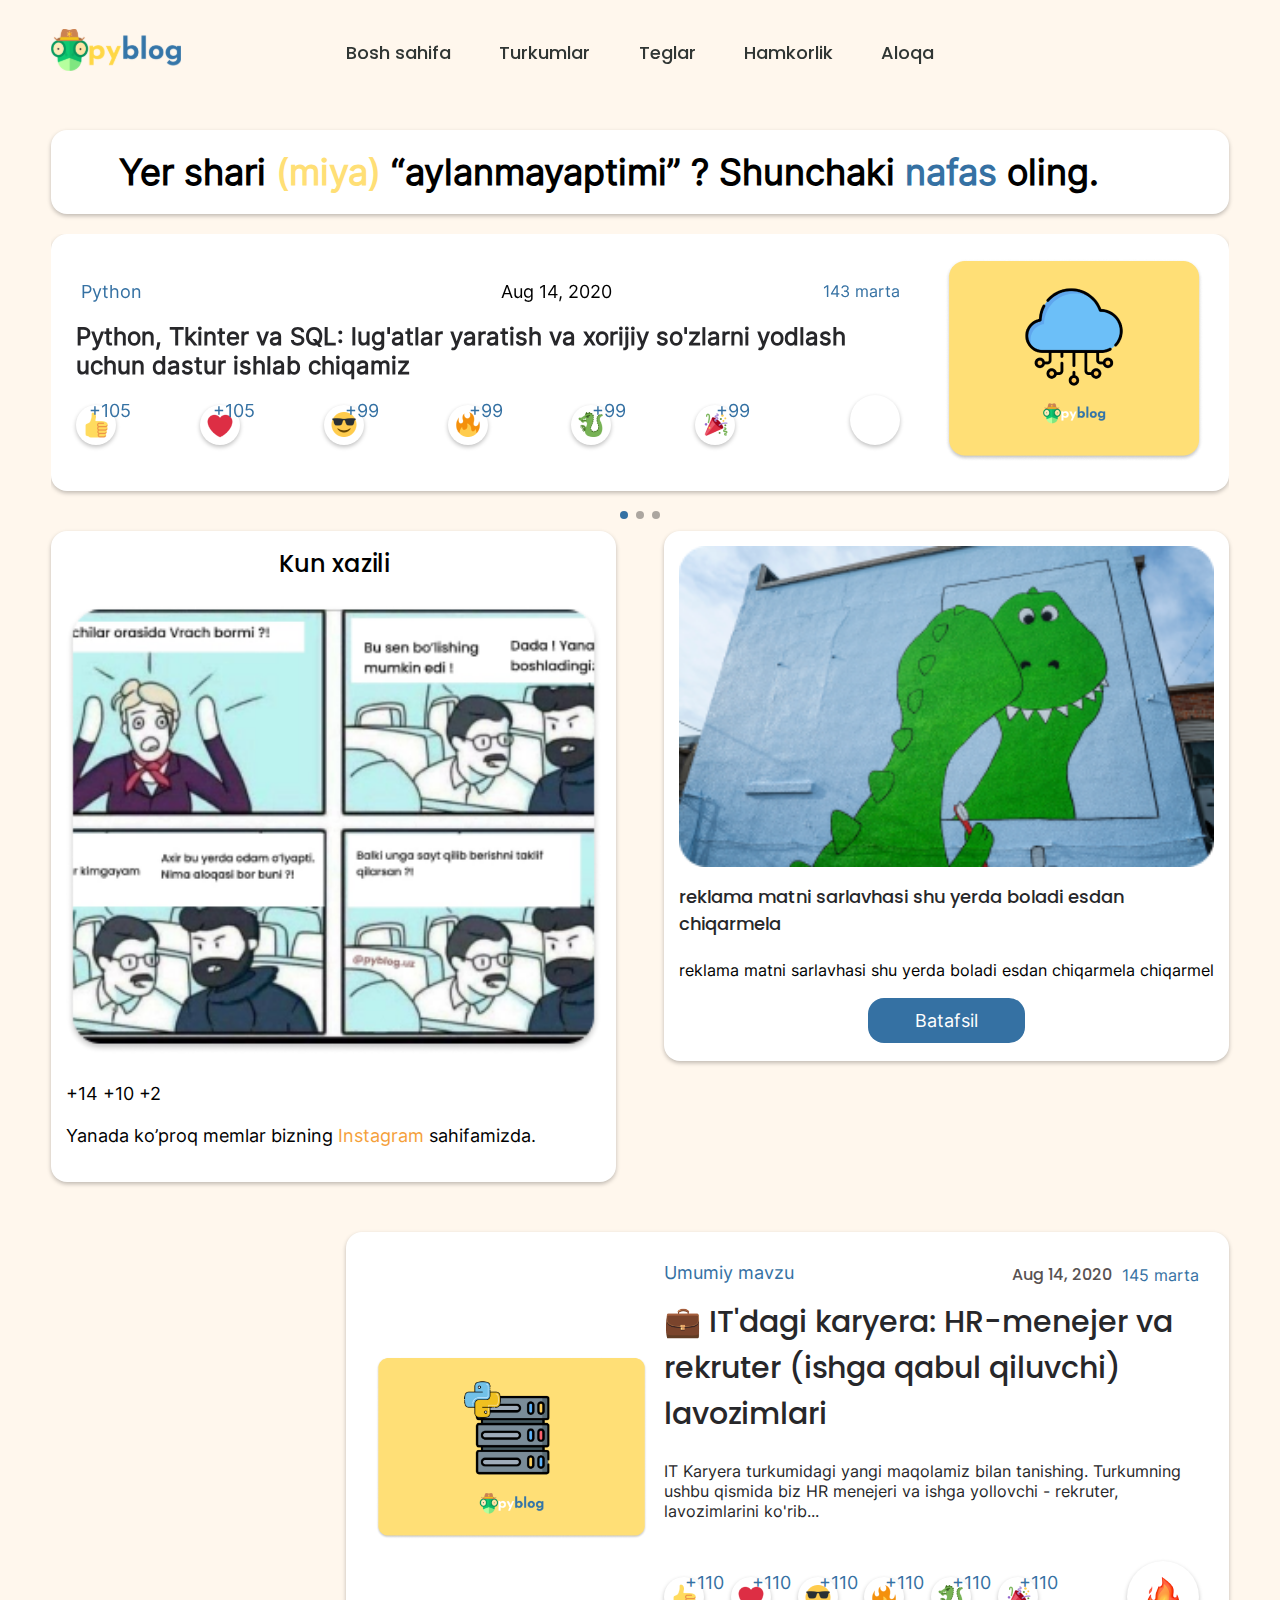
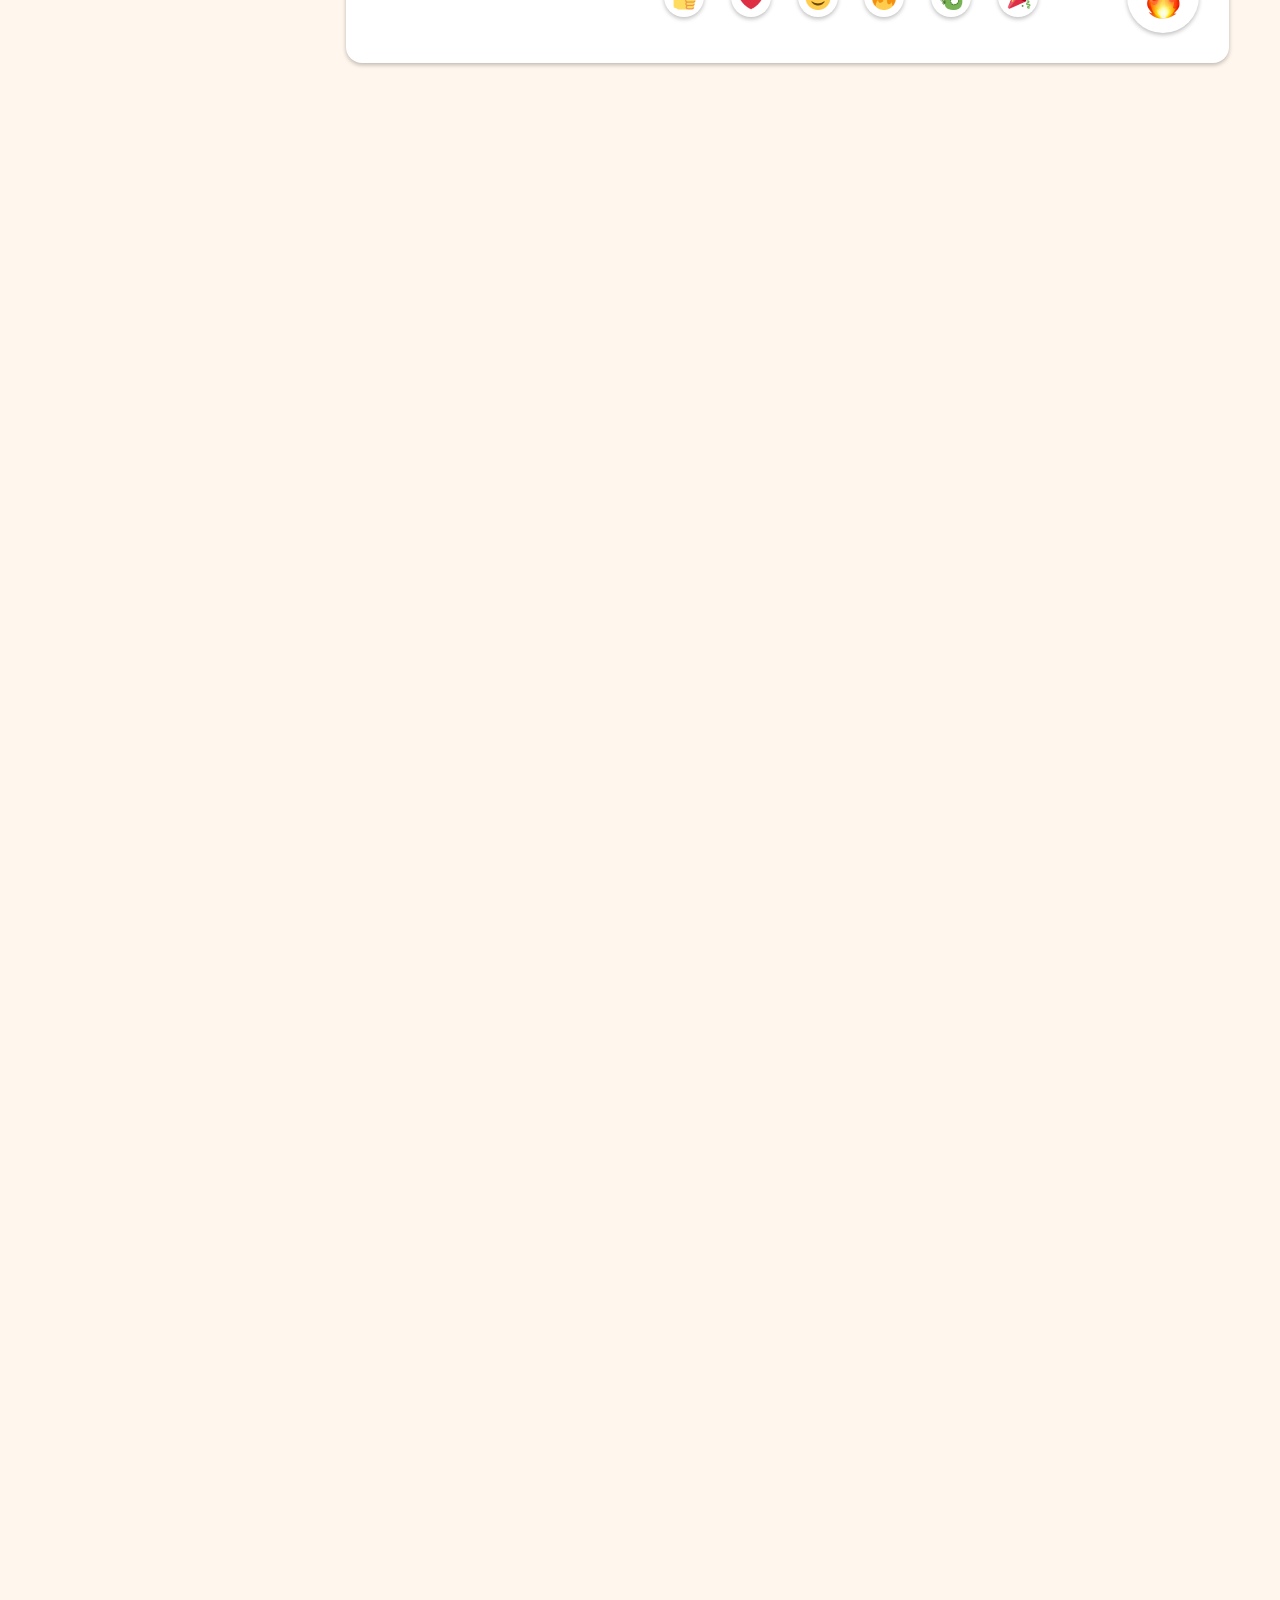
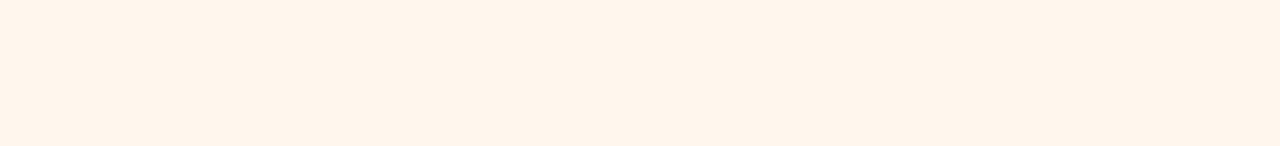
==== commit bca7189a: "adding new post to the index html but not responsive of it" ====
--- a/index.html
+++ b/index.html
@@ -16,7 +16,7 @@
     <meta property="og:description"
         content="pyblog.uz bu python va dasturlashga oid o'zbek tilidagi sifatli maqola , tutoriallar berib boruvchi blog hisoblanadi.">
     <meta property="og:type" content="website">
-    <meta property="og:image" content="https://pyblog.uz/pybloguz/static/img/kalla.png">
+    <meta property="og:image" content="https://pyblog-front-end.netlify.app/assets/image/favicon.png">
 
     <link rel="shortcut icon" href="./assets/image/favicon.png" type="image/x-icon">
     <link rel="stylesheet" href="./assets/css/style.css">
@@ -417,6 +417,85 @@
                 </div>
             </div>
         </div>
+        <div class="main-posts">
+            <div class="section-wrapp">
+                <div class="container">
+                    <div class="main-posts_wrapper">
+                        <div class="main-posts_sidebar">
+
+                        </div>
+                        <ul class="main-posts_list">
+                            <li class="main-posts_item border_shadow">
+                                <img class="main-posts_item_img" src="./assets/image/main-posts.png" alt="">
+                                <ul class="main-post_info_list">
+                                    <li class="main-post_info_item">
+                                        <ul class="main-post_top_info">
+                                            <li class="main-post_top_item prog_lang">
+                                                <i class="fa-solid fa-mug-saucer"></i>
+                                                Umumiy mavzu
+                                            </li>
+                                            <li>
+                                                <ul>
+                                                    <li class="main-post_top_item date">
+                                                        Aug 14, 2020
+                                                    </li>
+                                                    <li class="main-post_top_item views">
+                                                        <i class="fa-solid fa-eye"></i>
+                                                        145 marta
+                                                    </li>
+                                                </ul>
+                                            </li>
+                                        </ul>
+                                    </li>
+                                    <li class="main-post_info_item title">
+                                        <a href="#">
+                                            💼 IT'dagi karyera: HR-menejer va rekruter (ishga qabul qiluvchi)
+                                            lavozimlari
+                                        </a>
+                                    </li>
+                                    <li class="main-post_info_item description">
+                                        IT Karyera turkumidagi yangi maqolamiz bilan tanishing. Turkumning ushbu qismida
+                                        biz HR menejeri va ishga yollovchi - rekruter, lavozimlarini ko'rib...
+                                    </li>
+                                    <li class="main-post_info_item emoji_wrapp">
+                                        <ul class="main-post_info_emoji_list">
+                                            <li class="main-post_info_emoji_item">
+                                                <img src="./assets/image/thumb-up.png" alt="">
+                                                <span>+110</span>
+                                            </li>
+                                            <li class="main-post_info_emoji_item">
+                                                <img src="./assets/image/heart.png" alt="">
+                                                <span>+110</span>
+                                            </li>
+                                            <li class="main-post_info_emoji_item">
+                                                <img src="./assets/image/glasses.png" alt="">
+                                                <span>+110</span>
+                                            </li>
+                                            <li class="main-post_info_emoji_item">
+                                                <img src="./assets/image/fire.png" alt="">
+                                                <span>+110</span>
+                                            </li>
+                                            <li class="main-post_info_emoji_item">
+                                                <img src="./assets/image/dragon.png" alt="">
+                                                <span>+110</span>
+                                            </li>
+                                            <li class="main-post_info_emoji_item">
+                                                <img src="./assets/image/popper.png" alt="">
+                                                <span>+110</span>
+                                            </li>
+                                        </ul>
+
+                                        <span class="main-post_info_flame">
+                                            <img src="./assets/image/flame.png" alt="">
+                                        </span>
+                                    </li>
+                                </ul>
+                            </li>
+                        </ul>
+                    </div>
+                </div>
+            </div>
+        </div>
     </main>
     <br><br><br><br><br>
     <br><br><br><br><br>
--- a/assets/css/style.css
+++ b/assets/css/style.css
@@ -494,4 +494,139 @@
 
 .main-hero_slide_emoji_wrapp a:hover i {
     color: var(--color-dark);
+}
+
+.main-posts {
+    padding-top: 50px;
+
+}
+
+.main-posts_item {
+    padding: 30px;
+    position: relative;
+    display: flex;
+    align-items: center;
+    justify-content: space-between;
+}
+
+.main-posts_item_img {
+    width: 33%;
+}
+
+.main-posts_sidebar {
+    width: 20%;
+}
+
+.main-posts_wrapper {
+    display: flex;
+    justify-content: space-between;
+}
+
+.main-posts_list {
+    width: 75%;
+}
+
+.main-post_info_list {
+    width: 65%;
+}
+
+.main-post_info_emoji_list {
+    display: flex;
+    width: 70%;
+    justify-content: space-between;
+}
+
+.main-post_top_info {
+    display: flex;
+    justify-content: space-between;
+    margin-bottom: 12px;
+}
+
+.main-post_top_item.prog_lang {
+    color: var(--color-blue);
+}
+
+.main-post_info_item.title {
+    margin-bottom: 24px;
+}
+
+.main-post_info_item.title a {
+    font-size: var(--size-heading);
+    color: var(--color-dark);
+    font-family: 'Poppins M';
+}
+
+.main-post_info_item.title a:hover {
+    color: var(--color-blue);
+}
+
+.main-post_top_item_min_info {
+    display: flex;
+    justify-content: end;
+    align-items: end;
+}
+
+.main-post_top_item.views {
+    /* position: absolute; */
+    bottom: 30px;
+    right: 30px;
+    color: var(--color-blue);
+    font-size: var(--size-text);
+}
+
+.main-post_top_info ul {
+    display: flex;
+    align-items: center;
+    justify-content: end;
+}
+
+.main-post_top_item.date {
+    font-size: var(--size-text);
+    color: var(--color-subtext);
+    font-family: 'Poppins M';
+    margin-right: 10px;
+}
+
+.main-post_info_item.description {
+    font-family: 'Inter R';
+    color: var(--color-dark);
+    margin-bottom: 40px;
+    font-size: var(--size-text);
+}
+
+.main-post_info_emoji_item {
+    position: relative;
+    width: 40px;
+    height: 40px;
+    background: var(--color-white);
+    color: var(--color-blue);
+    box-shadow: var(--local-box-shadow);
+    display: flex;
+    justify-content: center;
+    align-items: center;
+    border-radius: 50%;
+}
+
+.main-post_info_emoji_item span {
+    position: absolute;
+    top: -5px;
+    right: -20px;
+}
+
+.main-post_info_item.emoji_wrapp {
+    display: flex;
+    justify-content: space-between;
+    align-items: center;
+}
+
+.main-post_info_flame {
+    width: 72px;
+    height: 72px;
+    background: var(--color-white);
+    box-shadow: var(--local-box-shadow);
+    display: flex;
+    justify-content: center;
+    align-items: center;
+    border-radius: 50%;
+    cursor: pointer;
 }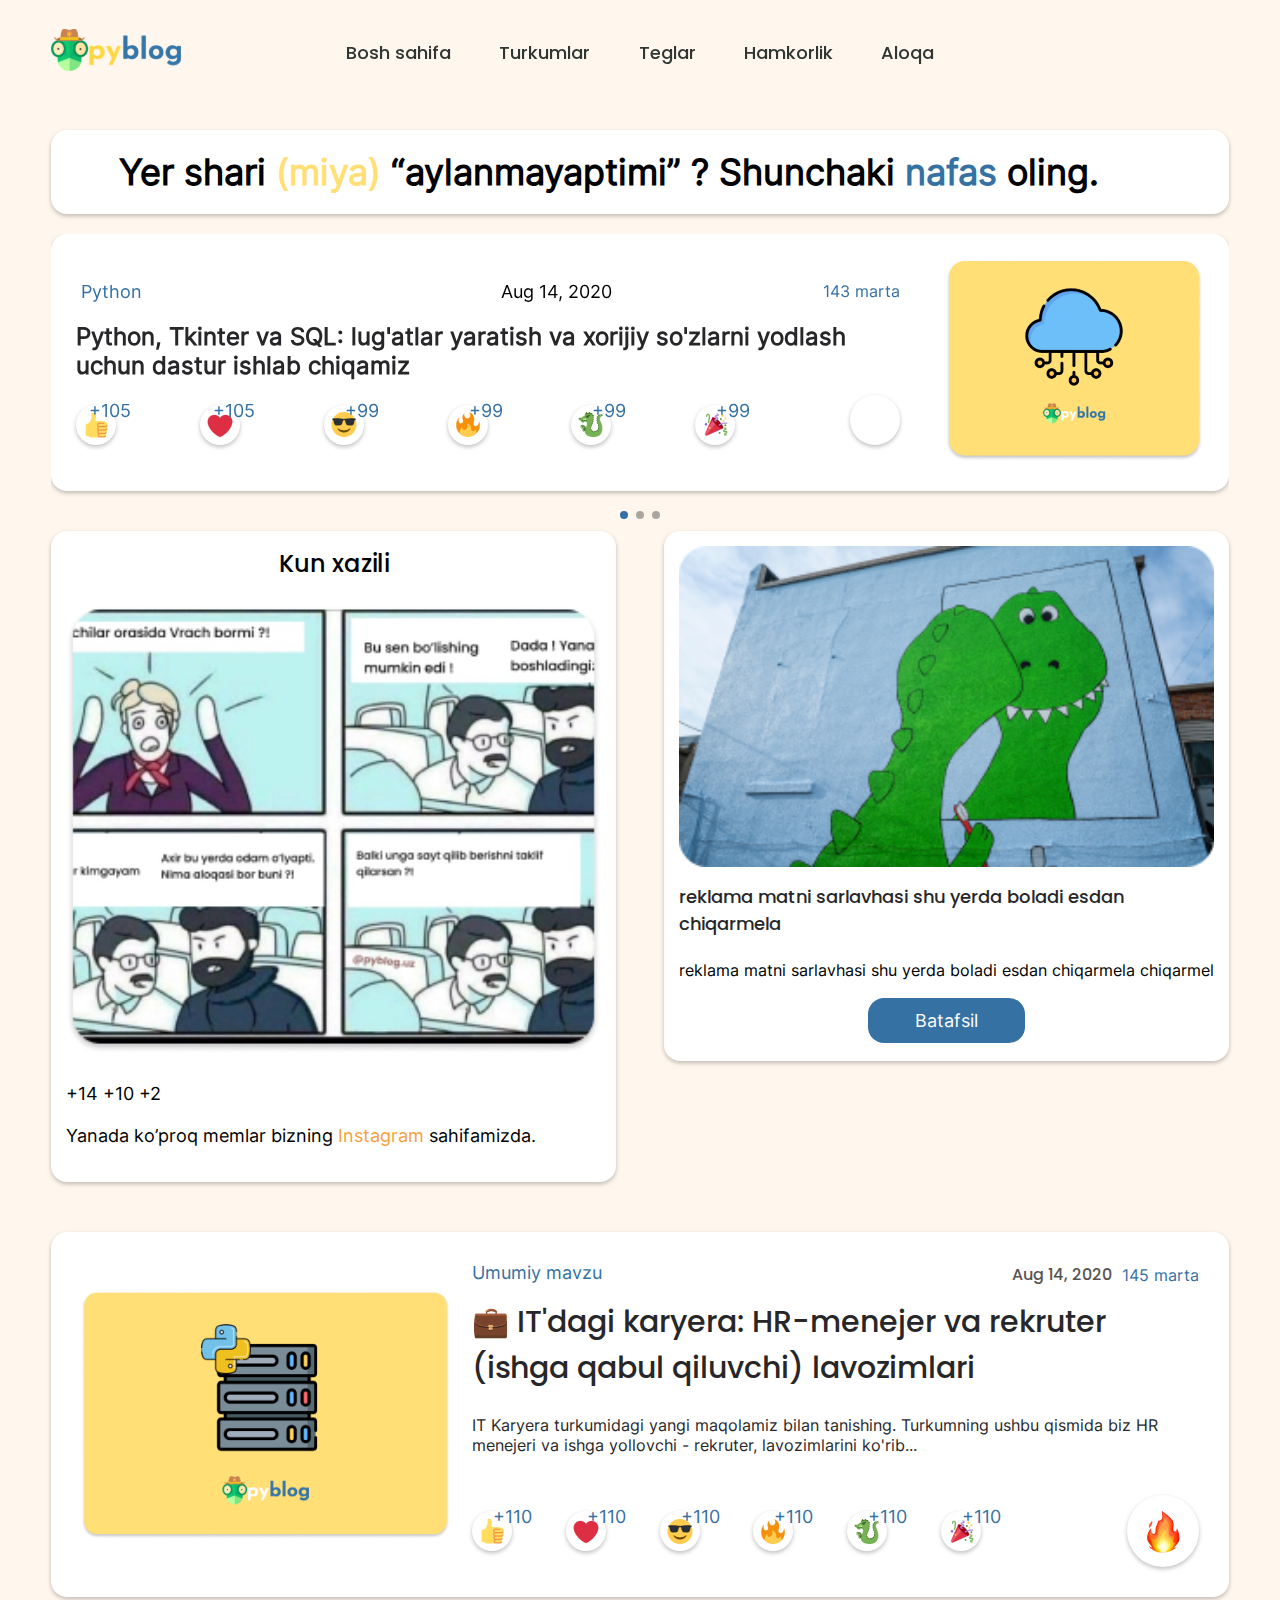
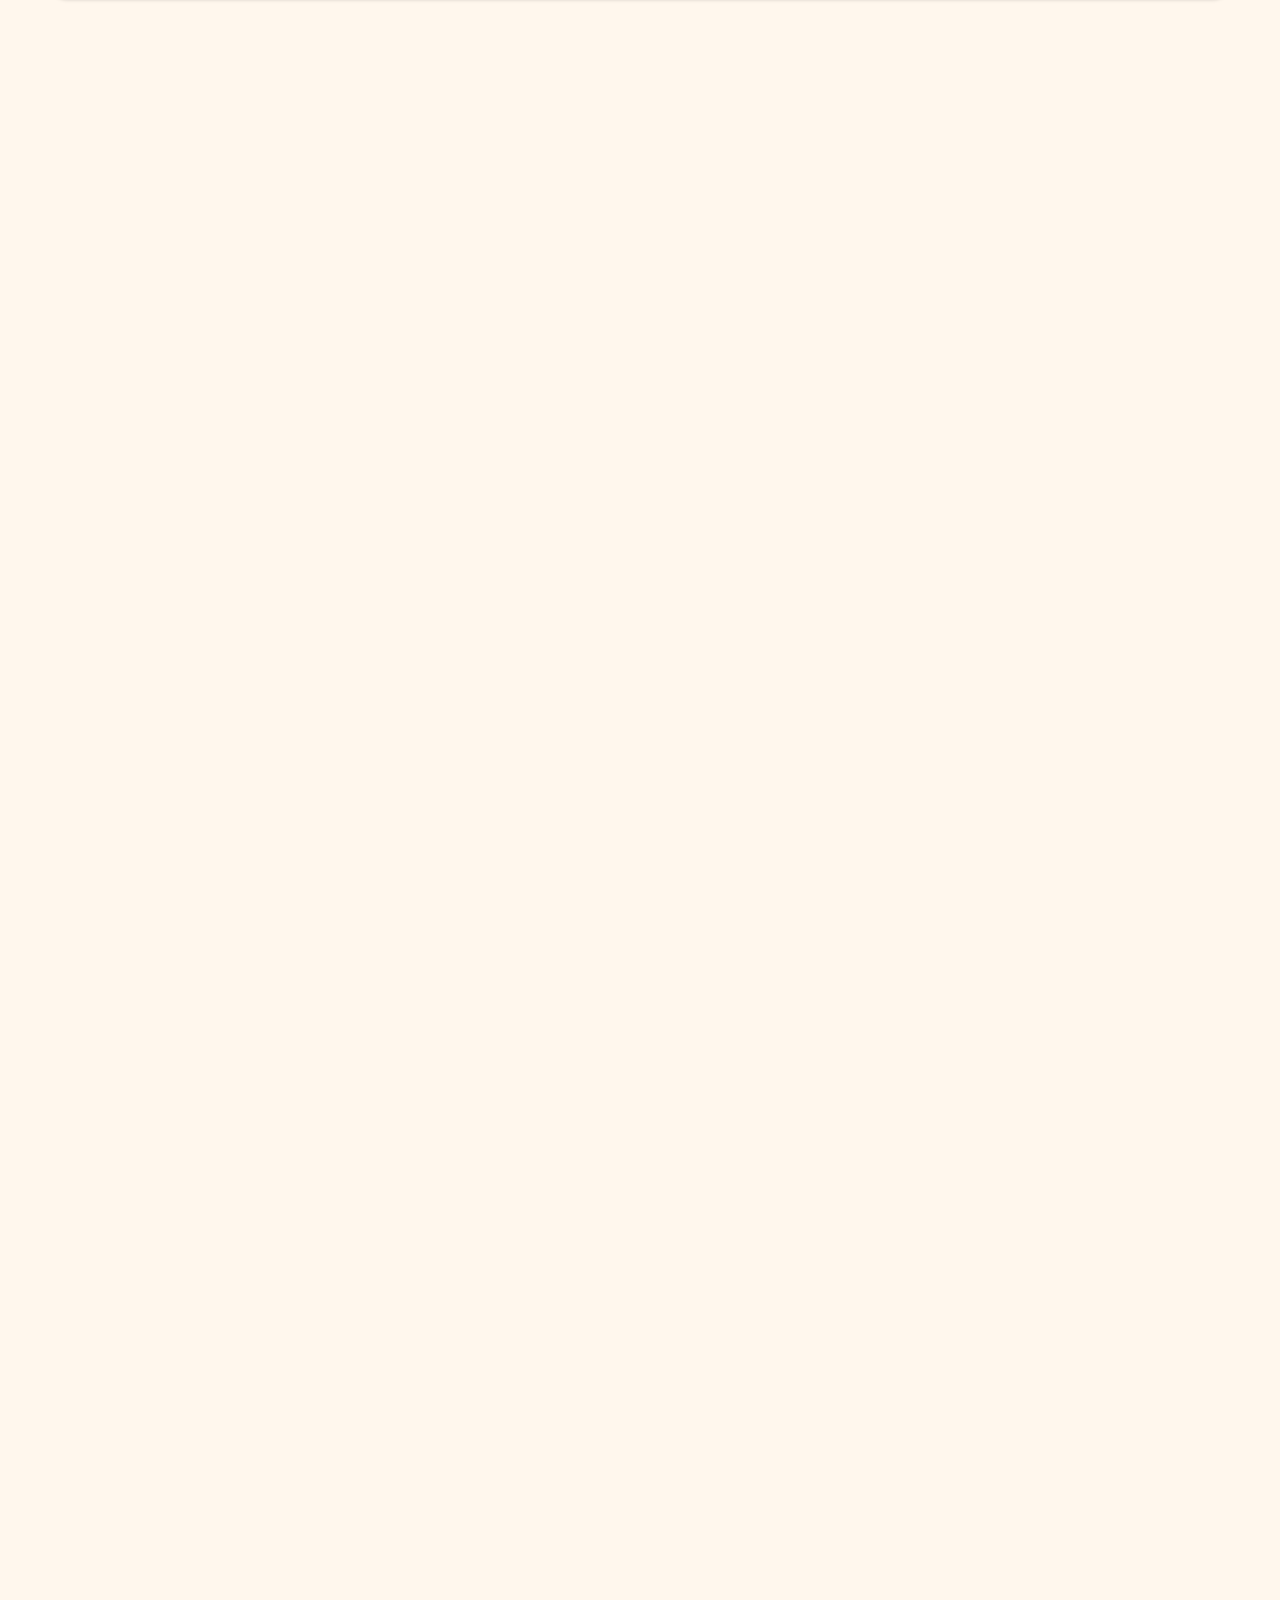
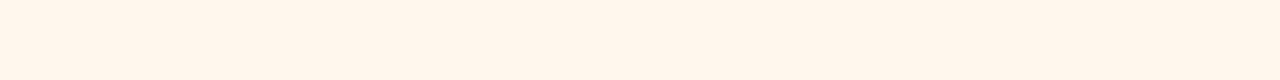
==== commit 483492a2: "Reponsive of post" ====
--- a/index.html
+++ b/index.html
@@ -422,8 +422,202 @@
                 <div class="container">
                     <div class="main-posts_wrapper">
                         <div class="main-posts_sidebar">
-
+                            <div class="main-posts_sidebar_filter">
+                                <form action="">
+                                    <ul class="main-posts_sidebar_header">
+                                        <li class="main-posts_sidebar_item title">
+                                            Saralash
+                                        </li>
+                                        <li class="main-posts_sidebar_item icon">
+                                            <i class="fa-solid fa-sliders"></i>
+                                        </li>
+                                    </ul>
+
+                                    <!-- bu yerga class selected qoshish kerak onclick bolganida -->
+                                    <ul class="main-posts_sort_list_opener">
+                                        <li class="main-posts_sort_item_opener">
+                                            <i class="fa-solid fa-layer-group"></i>
+                                            Turkumlar
+                                        </li>
+                                        <li class="main-posts_sort_item_opener">
+                                            <i class="fa-solid fa-circle-chevron-down"></i>
+                                        </li>
+                                    </ul>
+                                    <!-- Bu Yerda Turkumlar bor ularni vue orqali chiqarib olasiz onclick bolganida SELECTED degan class qoshib qoyasiz -->
+                                    <ul class="main-posts_sort">
+                                        <li class="main-posts_sort_item">
+
+                                            <label for="python">
+                                                <i class="fa-brands fa-python"></i>
+                                                Python</label>
+                                            <input type="checkbox" name="python" id="python">
+                                        </li>
+                                        <li class="main-posts_sort_item">
+                                            <label for="javascript">
+                                                <i class="fa-brands fa-square-js"></i>
+                                                Javascript</label>
+                                            <input type="checkbox" name="javascript" id="javascript">
+                                        </li>
+                                        <li class="main-posts_sort_item">
+                                            <label for="HTML">
+                                                <i class="fa-brands fa-html5"></i>
+                                                HTML</label>
+                                            <input type="checkbox" name="HTML" id="HTML">
+                                        </li>
+                                        <li class="main-posts_sort_item">
+                                            <label for="CSS">
+                                                <i class="fa-brands fa-css3-alt"></i>
+                                                CSS</label>
+                                            <input type="checkbox" name="CSS" id="CSS">
+                                        </li>
+                                        <li class="main-posts_sort_item">
+                                            <label for="dasturlash">
+                                                <i class="fa-solid fa-terminal"></i>
+                                                Dasturlash</label>
+                                            <input type="checkbox" name="dasturlash" id="dasturlash">
+                                        </li>
+                                    </ul>
+
+                                    <!-- bu yerga class selected qoshish kerak onclick bolganida -->
+                                    <ul class="main-posts_sort_list_opener">
+                                        <li class="main-posts_sort_item_opener">
+                                            <i class="fa-solid fa-tag"></i>
+                                            Teglar
+                                        </li>
+                                        <li class="main-posts_sort_item_opener">
+                                            <i class="fa-solid fa-circle-chevron-down"></i>
+                                        </li>
+                                    </ul>
+                                    <!-- Bu Yerda filter bor ularni vue orqali chiqarib olasiz onclick bolganida SELECTED degan class qoshib qoyasiz -->
+                                    <ul class="main-posts_sort">
+                                        <li class="main-posts_sort_item">
+
+                                            <label for="python">
+                                                <i class="fa-brands fa-python"></i>
+                                                Python</label>
+                                            <input type="checkbox" name="python" id="python">
+                                        </li>
+                                        <li class="main-posts_sort_item">
+                                            <label for="javascript">
+                                                <i class="fa-brands fa-square-js"></i>
+                                                Javascript</label>
+                                            <input type="checkbox" name="javascript" id="javascript">
+                                        </li>
+                                        <li class="main-posts_sort_item">
+                                            <label for="HTML">
+                                                <i class="fa-brands fa-html5"></i>
+                                                HTML</label>
+                                            <input type="checkbox" name="HTML" id="HTML">
+                                        </li>
+                                        <li class="main-posts_sort_item">
+                                            <label for="CSS">
+                                                <i class="fa-brands fa-css3-alt"></i>
+                                                CSS</label>
+                                            <input type="checkbox" name="CSS" id="CSS">
+                                        </li>
+                                        <li class="main-posts_sort_item">
+                                            <label for="dasturlash">
+                                                <i class="fa-solid fa-terminal"></i>
+                                                Dasturlash</label>
+                                            <input type="checkbox" name="dasturlash" id="dasturlash">
+                                        </li>
+                                    </ul>
+
+                                    <!-- bu yerga class selected qoshish kerak onclick bolganida -->
+                                    <ul class="main-posts_sort_list_opener">
+                                        <li class="main-posts_sort_item_opener">
+                                            <i class="fa-regular fa-calendar-days"></i>
+                                            Sana va vaqt bo’yicha
+                                        </li>
+                                        <li class="main-posts_sort_item_opener">
+                                            <i class="fa-solid fa-circle-chevron-down"></i>
+                                        </li>
+                                    </ul>
+
+                                    <!-- Bu Yerda Turkumlar bor ularni vue orqali chiqarib olasiz onclick bolganida SELECTED degan class qoshib qoyasiz -->
+                                    <ul class="main-posts_sort">
+                                        <li class="main-posts_sort_item">
+
+                                            <label for="python">
+                                                <i class="fa-brands fa-python"></i>
+                                                Python</label>
+                                            <input type="checkbox" name="python" id="python">
+                                        </li>
+                                        <li class="main-posts_sort_item">
+                                            <label for="javascript">
+                                                <i class="fa-brands fa-square-js"></i>
+                                                Javascript</label>
+                                            <input type="checkbox" name="javascript" id="javascript">
+                                        </li>
+                                        <li class="main-posts_sort_item">
+                                            <label for="HTML">
+                                                <i class="fa-brands fa-html5"></i>
+                                                HTML</label>
+                                            <input type="checkbox" name="HTML" id="HTML">
+                                        </li>
+                                        <li class="main-posts_sort_item">
+                                            <label for="CSS">
+                                                <i class="fa-brands fa-css3-alt"></i>
+                                                CSS</label>
+                                            <input type="checkbox" name="CSS" id="CSS">
+                                        </li>
+                                        <li class="main-posts_sort_item">
+                                            <label for="dasturlash">
+                                                <i class="fa-solid fa-terminal"></i>
+                                                Dasturlash</label>
+                                            <input type="checkbox" name="dasturlash" id="dasturlash">
+                                        </li>
+                                    </ul>
+
+                                    <!-- bu yerga class selected qoshish kerak onclick bolganida -->
+                                    <ul class="main-posts_sort_list_opener">
+                                        <li class="main-posts_sort_item_opener">
+                                            <i class="fa-solid fa-book-open"></i>
+                                            Ko’p o’qilgan maqolalar
+                                        </li>
+                                        <li class="main-posts_sort_item_opener">
+                                            <i class="fa-solid fa-circle-chevron-down"></i>
+                                        </li>
+                                    </ul>
+
+                                    <!-- Bu Yerda Turkumlar bor ularni vue orqali chiqarib olasiz onclick bolganida SELECTED degan class qoshib qoyasiz -->
+                                    <ul class="main-posts_sort">
+                                        <li class="main-posts_sort_item">
+
+                                            <label for="python">
+                                                <i class="fa-brands fa-python"></i>
+                                                Python</label>
+                                            <input type="checkbox" name="python" id="python">
+                                        </li>
+                                        <li class="main-posts_sort_item">
+                                            <label for="javascript">
+                                                <i class="fa-brands fa-square-js"></i>
+                                                Javascript</label>
+                                            <input type="checkbox" name="javascript" id="javascript">
+                                        </li>
+                                        <li class="main-posts_sort_item">
+                                            <label for="HTML">
+                                                <i class="fa-brands fa-html5"></i>
+                                                HTML</label>
+                                            <input type="checkbox" name="HTML" id="HTML">
+                                        </li>
+                                        <li class="main-posts_sort_item">
+                                            <label for="CSS">
+                                                <i class="fa-brands fa-css3-alt"></i>
+                                                CSS</label>
+                                            <input type="checkbox" name="CSS" id="CSS">
+                                        </li>
+                                        <li class="main-posts_sort_item">
+                                            <label for="dasturlash">
+                                                <i class="fa-solid fa-terminal"></i>
+                                                Dasturlash</label>
+                                            <input type="checkbox" name="dasturlash" id="dasturlash">
+                                        </li>
+                                    </ul>
+                                </form>
+                            </div>
                         </div>
+
                         <ul class="main-posts_list">
                             <li class="main-posts_item border_shadow">
                                 <img class="main-posts_item_img" src="./assets/image/main-posts.png" alt="">
--- a/assets/css/style.css
+++ b/assets/css/style.css
@@ -629,4 +629,107 @@
     align-items: center;
     border-radius: 50%;
     cursor: pointer;
+}
+
+.main-posts_sidebar_filter {
+    border-radius: 16px;
+    padding-bottom: 15px;
+    overflow: hidden;
+    background: var(--color-white);
+}
+
+.main-posts_sidebar_header {
+    padding: 13px 25px;
+    box-shadow: var(--local-box-shadow);
+    background: var(--color-white);
+    border-radius: 16px 16px 0 0;
+    display: flex;
+    justify-content: space-between;
+    align-items: center;
+    cursor: pointer;
+}
+
+.main-posts_sidebar_item {
+    font-size: var(--size-text-big);
+    color: var(--color-dark);
+    font-family: 'Poppins M';
+}
+
+.main-posts_sidebar_item i {
+    font-size: var(--size-text-big);
+    color: var(--color-dark);
+}
+
+.main-posts_sort_list_opener {
+    box-shadow: var(--local-box-shadow);
+    background: var(--color-white);
+    display: flex;
+    padding: 5px 25px;
+    justify-content: space-between;
+    align-items: center;
+}
+
+.main-posts_sort_list_opener i {
+    color: var(--color-blue);
+}
+
+.main-posts_sort_list i:nth-child(1) {
+    margin-right: 5px;
+}
+
+.main-posts_sort {
+    padding: 5px 25px;
+    box-shadow: var(--local-box-shadow);
+    background: var(--color-white);
+}
+
+.main-posts_sort_item i {
+    margin-right: 5px;
+    color: var(--color-blue);
+}
+
+.main-posts_sort_item {
+    position: relative;
+    display: flex;
+    justify-content: space-between;
+    margin: 5px 0;
+}
+
+.main-posts_sort_item::before {
+    content: '';
+    width: 14px;
+    height: 14px;
+    display: block;
+    position: absolute;
+    border-radius: 50%;
+    right: 0;
+    border: 2px solid var(--color-blue);
+    top: 50%;
+    transform: translateY(-50%);
+}
+
+.main-posts_sort_item::after {
+    content: '';
+    width: 10px;
+    height: 10px;
+    top: 50%;
+    transform: translateY(-50%);
+    display: block;
+    position: absolute;
+    background: var(--color-blue);
+    border-radius: 50%;
+    right: 4px;
+    display: none;
+}
+
+.main-posts_sort_item.selected::after {
+    display: block;
+}
+
+.main-posts_sort input[type="checkbox"] {
+    display: none;
+}
+
+.main-posts_sort_list_opener.selected .main-posts_sort_item_opener:nth-child(2) i {
+    transform: rotate(180deg);
 }--- a/assets/css/responsive.css
+++ b/assets/css/responsive.css
@@ -93,6 +93,14 @@
     .swiper {
         margin-top: 20px;
     }
+
+    .main-posts_sidebar {
+        display: none;
+    }
+
+    .main-posts_list {
+        width: 100%;
+    }
 }
 
 @media screen and (max-width: 1300px) {
@@ -219,6 +227,19 @@
         --size-heading: 30px;
         --size-heading-big: 36px;
     }
+
+    .main-posts_item {
+        display: flex;
+        flex-direction: column;
+    }
+
+    .main-post_info_list {
+        width: 100%;
+    }
+
+    .main-posts_item_img {
+        width: 100%;
+    }
 }
 
 @media screen and (max-width: 800px) {
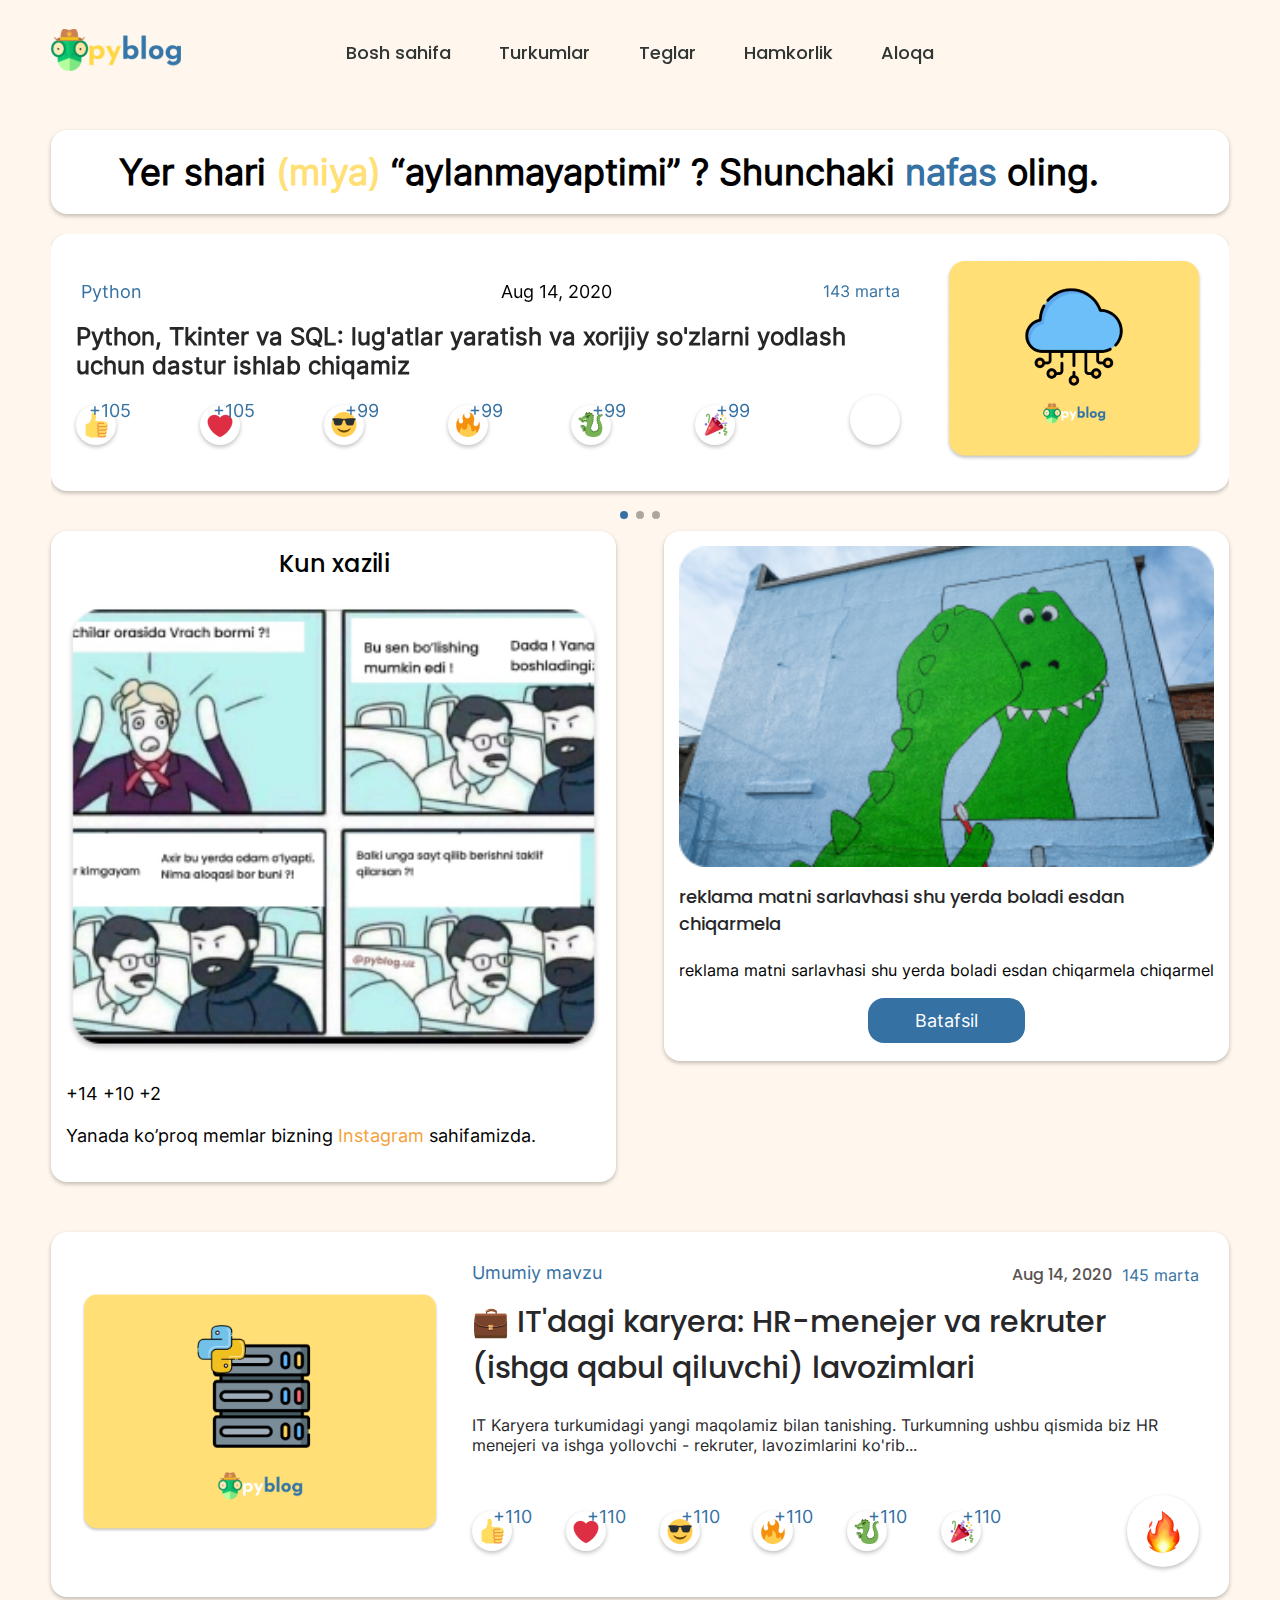
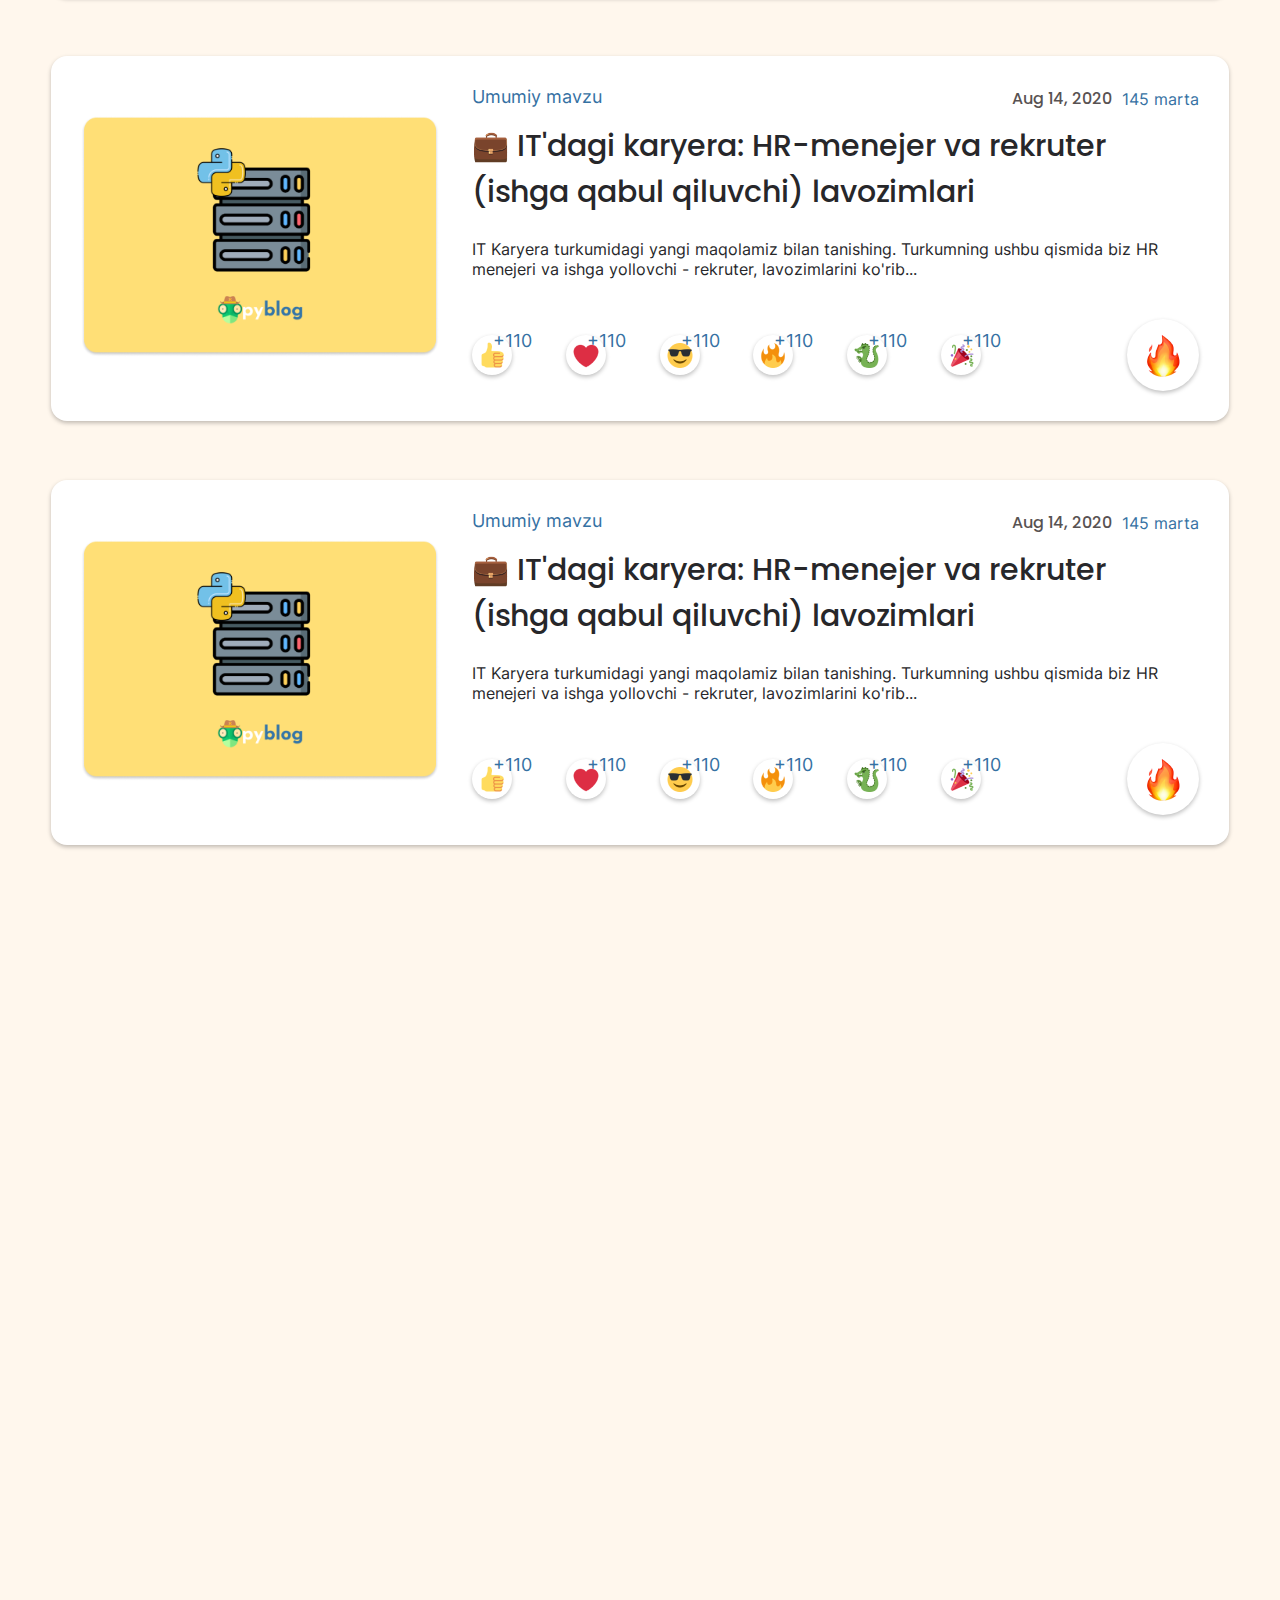
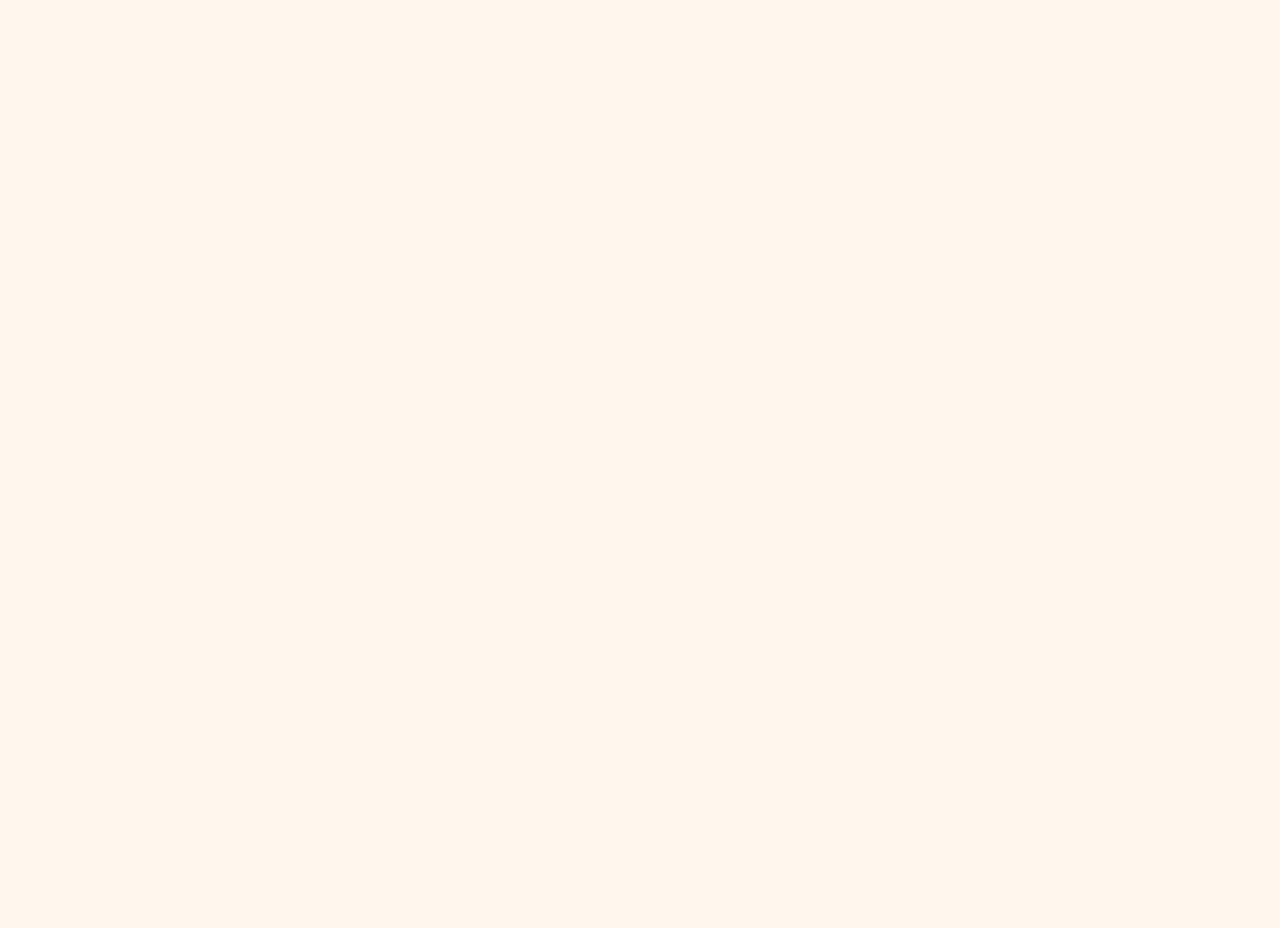
==== commit 8090a688: "Adding advertisement" ====
--- a/index.html
+++ b/index.html
@@ -424,203 +424,308 @@
                         <div class="main-posts_sidebar">
                             <div class="main-posts_sidebar_filter">
                                 <form action="">
-                                    <ul class="main-posts_sidebar_header">
-                                        <li class="main-posts_sidebar_item title">
-                                            Saralash
-                                        </li>
-                                        <li class="main-posts_sidebar_item icon">
-                                            <i class="fa-solid fa-sliders"></i>
-                                        </li>
-                                    </ul>
-
-                                    <!-- bu yerga class selected qoshish kerak onclick bolganida -->
-                                    <ul class="main-posts_sort_list_opener">
-                                        <li class="main-posts_sort_item_opener">
-                                            <i class="fa-solid fa-layer-group"></i>
-                                            Turkumlar
-                                        </li>
-                                        <li class="main-posts_sort_item_opener">
-                                            <i class="fa-solid fa-circle-chevron-down"></i>
-                                        </li>
-                                    </ul>
-                                    <!-- Bu Yerda Turkumlar bor ularni vue orqali chiqarib olasiz onclick bolganida SELECTED degan class qoshib qoyasiz -->
-                                    <ul class="main-posts_sort">
-                                        <li class="main-posts_sort_item">
-
-                                            <label for="python">
-                                                <i class="fa-brands fa-python"></i>
-                                                Python</label>
-                                            <input type="checkbox" name="python" id="python">
-                                        </li>
-                                        <li class="main-posts_sort_item">
-                                            <label for="javascript">
-                                                <i class="fa-brands fa-square-js"></i>
-                                                Javascript</label>
-                                            <input type="checkbox" name="javascript" id="javascript">
-                                        </li>
-                                        <li class="main-posts_sort_item">
-                                            <label for="HTML">
-                                                <i class="fa-brands fa-html5"></i>
-                                                HTML</label>
-                                            <input type="checkbox" name="HTML" id="HTML">
-                                        </li>
-                                        <li class="main-posts_sort_item">
-                                            <label for="CSS">
-                                                <i class="fa-brands fa-css3-alt"></i>
-                                                CSS</label>
-                                            <input type="checkbox" name="CSS" id="CSS">
-                                        </li>
-                                        <li class="main-posts_sort_item">
-                                            <label for="dasturlash">
-                                                <i class="fa-solid fa-terminal"></i>
-                                                Dasturlash</label>
-                                            <input type="checkbox" name="dasturlash" id="dasturlash">
-                                        </li>
-                                    </ul>
-
-                                    <!-- bu yerga class selected qoshish kerak onclick bolganida -->
-                                    <ul class="main-posts_sort_list_opener">
-                                        <li class="main-posts_sort_item_opener">
-                                            <i class="fa-solid fa-tag"></i>
-                                            Teglar
-                                        </li>
-                                        <li class="main-posts_sort_item_opener">
-                                            <i class="fa-solid fa-circle-chevron-down"></i>
-                                        </li>
-                                    </ul>
-                                    <!-- Bu Yerda filter bor ularni vue orqali chiqarib olasiz onclick bolganida SELECTED degan class qoshib qoyasiz -->
-                                    <ul class="main-posts_sort">
-                                        <li class="main-posts_sort_item">
-
-                                            <label for="python">
-                                                <i class="fa-brands fa-python"></i>
-                                                Python</label>
-                                            <input type="checkbox" name="python" id="python">
-                                        </li>
-                                        <li class="main-posts_sort_item">
-                                            <label for="javascript">
-                                                <i class="fa-brands fa-square-js"></i>
-                                                Javascript</label>
-                                            <input type="checkbox" name="javascript" id="javascript">
-                                        </li>
-                                        <li class="main-posts_sort_item">
-                                            <label for="HTML">
-                                                <i class="fa-brands fa-html5"></i>
-                                                HTML</label>
-                                            <input type="checkbox" name="HTML" id="HTML">
-                                        </li>
-                                        <li class="main-posts_sort_item">
-                                            <label for="CSS">
-                                                <i class="fa-brands fa-css3-alt"></i>
-                                                CSS</label>
-                                            <input type="checkbox" name="CSS" id="CSS">
-                                        </li>
-                                        <li class="main-posts_sort_item">
-                                            <label for="dasturlash">
-                                                <i class="fa-solid fa-terminal"></i>
-                                                Dasturlash</label>
-                                            <input type="checkbox" name="dasturlash" id="dasturlash">
-                                        </li>
-                                    </ul>
-
-                                    <!-- bu yerga class selected qoshish kerak onclick bolganida -->
-                                    <ul class="main-posts_sort_list_opener">
-                                        <li class="main-posts_sort_item_opener">
-                                            <i class="fa-regular fa-calendar-days"></i>
-                                            Sana va vaqt bo’yicha
-                                        </li>
-                                        <li class="main-posts_sort_item_opener">
-                                            <i class="fa-solid fa-circle-chevron-down"></i>
-                                        </li>
-                                    </ul>
-
-                                    <!-- Bu Yerda Turkumlar bor ularni vue orqali chiqarib olasiz onclick bolganida SELECTED degan class qoshib qoyasiz -->
-                                    <ul class="main-posts_sort">
-                                        <li class="main-posts_sort_item">
-
-                                            <label for="python">
-                                                <i class="fa-brands fa-python"></i>
-                                                Python</label>
-                                            <input type="checkbox" name="python" id="python">
-                                        </li>
-                                        <li class="main-posts_sort_item">
-                                            <label for="javascript">
-                                                <i class="fa-brands fa-square-js"></i>
-                                                Javascript</label>
-                                            <input type="checkbox" name="javascript" id="javascript">
-                                        </li>
-                                        <li class="main-posts_sort_item">
-                                            <label for="HTML">
-                                                <i class="fa-brands fa-html5"></i>
-                                                HTML</label>
-                                            <input type="checkbox" name="HTML" id="HTML">
-                                        </li>
-                                        <li class="main-posts_sort_item">
-                                            <label for="CSS">
-                                                <i class="fa-brands fa-css3-alt"></i>
-                                                CSS</label>
-                                            <input type="checkbox" name="CSS" id="CSS">
-                                        </li>
-                                        <li class="main-posts_sort_item">
-                                            <label for="dasturlash">
-                                                <i class="fa-solid fa-terminal"></i>
-                                                Dasturlash</label>
-                                            <input type="checkbox" name="dasturlash" id="dasturlash">
-                                        </li>
-                                    </ul>
-
-                                    <!-- bu yerga class selected qoshish kerak onclick bolganida -->
-                                    <ul class="main-posts_sort_list_opener">
-                                        <li class="main-posts_sort_item_opener">
-                                            <i class="fa-solid fa-book-open"></i>
-                                            Ko’p o’qilgan maqolalar
-                                        </li>
-                                        <li class="main-posts_sort_item_opener">
-                                            <i class="fa-solid fa-circle-chevron-down"></i>
-                                        </li>
-                                    </ul>
-
-                                    <!-- Bu Yerda Turkumlar bor ularni vue orqali chiqarib olasiz onclick bolganida SELECTED degan class qoshib qoyasiz -->
-                                    <ul class="main-posts_sort">
-                                        <li class="main-posts_sort_item">
-
-                                            <label for="python">
-                                                <i class="fa-brands fa-python"></i>
-                                                Python</label>
-                                            <input type="checkbox" name="python" id="python">
-                                        </li>
-                                        <li class="main-posts_sort_item">
-                                            <label for="javascript">
-                                                <i class="fa-brands fa-square-js"></i>
-                                                Javascript</label>
-                                            <input type="checkbox" name="javascript" id="javascript">
-                                        </li>
-                                        <li class="main-posts_sort_item">
-                                            <label for="HTML">
-                                                <i class="fa-brands fa-html5"></i>
-                                                HTML</label>
-                                            <input type="checkbox" name="HTML" id="HTML">
-                                        </li>
-                                        <li class="main-posts_sort_item">
-                                            <label for="CSS">
-                                                <i class="fa-brands fa-css3-alt"></i>
-                                                CSS</label>
-                                            <input type="checkbox" name="CSS" id="CSS">
-                                        </li>
-                                        <li class="main-posts_sort_item">
-                                            <label for="dasturlash">
-                                                <i class="fa-solid fa-terminal"></i>
-                                                Dasturlash</label>
-                                            <input type="checkbox" name="dasturlash" id="dasturlash">
-                                        </li>
-                                    </ul>
+                                    <div class="main-posts_filter_wrapper">
+                                        <ul class="main-posts_sidebar_header">
+                                            <li class="main-posts_sidebar_item title">
+                                                Saralash
+                                            </li>
+                                            <li class="main-posts_sidebar_item icon">
+                                                <i class="fa-solid fa-sliders"></i>
+                                            </li>
+                                        </ul>
+
+                                        <!-- bu yerga class selected qoshish kerak onclick bolganida -->
+                                        <ul class="main-posts_sort_list_opener">
+                                            <li class="main-posts_sort_item_opener">
+                                                <i class="fa-solid fa-layer-group"></i>
+                                                Turkumlar
+                                            </li>
+                                            <li class="main-posts_sort_item_opener">
+                                                <i class="fa-solid fa-circle-chevron-down"></i>
+                                            </li>
+                                        </ul>
+                                        <!-- Bu Yerda Turkumlar bor ularni vue orqali chiqarib olasiz onclick bolganida SELECTED degan class qoshib qoyasiz -->
+                                        <ul class="main-posts_sort">
+                                            <li class="main-posts_sort_item">
+
+                                                <label for="python">
+                                                    <i class="fa-brands fa-python"></i>
+                                                    Python</label>
+                                                <input type="checkbox" name="python" id="python">
+                                            </li>
+                                            <li class="main-posts_sort_item">
+                                                <label for="javascript">
+                                                    <i class="fa-brands fa-square-js"></i>
+                                                    Javascript</label>
+                                                <input type="checkbox" name="javascript" id="javascript">
+                                            </li>
+                                            <li class="main-posts_sort_item">
+                                                <label for="HTML">
+                                                    <i class="fa-brands fa-html5"></i>
+                                                    HTML</label>
+                                                <input type="checkbox" name="HTML" id="HTML">
+                                            </li>
+                                            <li class="main-posts_sort_item">
+                                                <label for="CSS">
+                                                    <i class="fa-brands fa-css3-alt"></i>
+                                                    CSS</label>
+                                                <input type="checkbox" name="CSS" id="CSS">
+                                            </li>
+                                            <li class="main-posts_sort_item">
+                                                <label for="dasturlash">
+                                                    <i class="fa-solid fa-terminal"></i>
+                                                    Dasturlash</label>
+                                                <input type="checkbox" name="dasturlash" id="dasturlash">
+                                            </li>
+                                        </ul>
+
+                                        <!-- bu yerga class selected qoshish kerak onclick bolganida -->
+                                        <ul class="main-posts_sort_list_opener">
+                                            <li class="main-posts_sort_item_opener">
+                                                <i class="fa-solid fa-tags"></i>
+                                                Teglar
+                                            </li>
+                                            <li class="main-posts_sort_item_opener">
+                                                <i class="fa-solid fa-circle-chevron-down"></i>
+                                            </li>
+                                        </ul>
+                                        <!-- Bu Yerda filter bor ularni vue orqali chiqarib olasiz onclick bolganida SELECTED degan class qoshib qoyasiz -->
+                                        <ul class="main-posts_sort">
+                                            <li class="main-posts_sort_item">
+
+                                                <label for="python">
+                                                    <i class="fa-brands fa-python"></i>
+                                                    Python</label>
+                                                <input type="checkbox" name="python" id="python">
+                                            </li>
+                                            <li class="main-posts_sort_item">
+                                                <label for="javascript">
+                                                    <i class="fa-brands fa-square-js"></i>
+                                                    Javascript</label>
+                                                <input type="checkbox" name="javascript" id="javascript">
+                                            </li>
+                                            <li class="main-posts_sort_item">
+                                                <label for="HTML">
+                                                    <i class="fa-brands fa-html5"></i>
+                                                    HTML</label>
+                                                <input type="checkbox" name="HTML" id="HTML">
+                                            </li>
+                                            <li class="main-posts_sort_item">
+                                                <label for="CSS">
+                                                    <i class="fa-brands fa-css3-alt"></i>
+                                                    CSS</label>
+                                                <input type="checkbox" name="CSS" id="CSS">
+                                            </li>
+                                            <li class="main-posts_sort_item">
+                                                <label for="dasturlash">
+                                                    <i class="fa-solid fa-terminal"></i>
+                                                    Dasturlash</label>
+                                                <input type="checkbox" name="dasturlash" id="dasturlash">
+                                            </li>
+                                        </ul>
+
+                                        <!-- bu yerga class selected qoshish kerak onclick bolganida -->
+                                        <ul class="main-posts_sort_list_opener">
+                                            <li class="main-posts_sort_item_opener">
+                                                <i class="fa-regular fa-calendar-days"></i>
+                                                Sana va vaqt bo’yicha
+                                            </li>
+                                            <li class="main-posts_sort_item_opener">
+                                                <i class="fa-solid fa-circle-chevron-down"></i>
+                                            </li>
+                                        </ul>
+
+                                        <!-- Bu Yerda Turkumlar bor ularni vue orqali chiqarib olasiz onclick bolganida SELECTED degan class qoshib qoyasiz -->
+                                        <ul class="main-posts_sort">
+                                            <li class="main-posts_sort_item">
+
+                                                <label for="python">
+                                                    <i class="fa-brands fa-python"></i>
+                                                    Python</label>
+                                                <input type="checkbox" name="python" id="python">
+                                            </li>
+                                            <li class="main-posts_sort_item">
+                                                <label for="javascript">
+                                                    <i class="fa-brands fa-square-js"></i>
+                                                    Javascript</label>
+                                                <input type="checkbox" name="javascript" id="javascript">
+                                            </li>
+                                            <li class="main-posts_sort_item">
+                                                <label for="HTML">
+                                                    <i class="fa-brands fa-html5"></i>
+                                                    HTML</label>
+                                                <input type="checkbox" name="HTML" id="HTML">
+                                            </li>
+                                            <li class="main-posts_sort_item">
+                                                <label for="CSS">
+                                                    <i class="fa-brands fa-css3-alt"></i>
+                                                    CSS</label>
+                                                <input type="checkbox" name="CSS" id="CSS">
+                                            </li>
+                                            <li class="main-posts_sort_item">
+                                                <label for="dasturlash">
+                                                    <i class="fa-solid fa-terminal"></i>
+                                                    Dasturlash</label>
+                                                <input type="checkbox" name="dasturlash" id="dasturlash">
+                                            </li>
+                                        </ul>
+
+                                        <!-- bu yerga class selected qoshish kerak onclick bolganida -->
+                                        <ul class="main-posts_sort_list_opener">
+                                            <li class="main-posts_sort_item_opener">
+                                                <i class="fa-solid fa-book-open"></i>
+                                                Ko’p o’qilgan maqolalar
+                                            </li>
+                                            <li class="main-posts_sort_item_opener">
+                                                <i class="fa-solid fa-circle-chevron-down"></i>
+                                            </li>
+                                        </ul>
+
+                                        <!-- Bu Yerda Turkumlar bor ularni vue orqali chiqarib olasiz onclick bolganida SELECTED degan class qoshib qoyasiz -->
+                                        <ul class="main-posts_sort">
+                                            <li class="main-posts_sort_item">
+
+                                                <label for="python">
+                                                    <i class="fa-brands fa-python"></i>
+                                                    Python</label>
+                                                <input type="checkbox" name="python" id="python">
+                                            </li>
+                                            <li class="main-posts_sort_item">
+                                                <label for="javascript">
+                                                    <i class="fa-brands fa-square-js"></i>
+                                                    Javascript</label>
+                                                <input type="checkbox" name="javascript" id="javascript">
+                                            </li>
+                                            <li class="main-posts_sort_item">
+                                                <label for="HTML">
+                                                    <i class="fa-brands fa-html5"></i>
+                                                    HTML</label>
+                                                <input type="checkbox" name="HTML" id="HTML">
+                                            </li>
+                                            <li class="main-posts_sort_item">
+                                                <label for="CSS">
+                                                    <i class="fa-brands fa-css3-alt"></i>
+                                                    CSS</label>
+                                                <input type="checkbox" name="CSS" id="CSS">
+                                            </li>
+                                            <li class="main-posts_sort_item">
+                                                <label for="dasturlash">
+                                                    <i class="fa-solid fa-terminal"></i>
+                                                    Dasturlash</label>
+                                                <input type="checkbox" name="dasturlash" id="dasturlash">
+                                            </li>
+                                        </ul>
+                                    </div>
+
+
+                                    <div class="main-posts_filter_wrapper">
+                                        <ul class="main-posts_sidebar_header">
+                                            <li class="main-posts_sidebar_item title">
+                                                Turkumlar
+                                            </li>
+                                            <li class="main-posts_sidebar_item icon">
+                                                <i class="fa-solid fa-layer-group"></i>
+                                            </li>
+                                        </ul>
+                                        <ul class="main-posts_sort_tag">
+                                            <li class="main-posts_sort_item">
+                                                <a href="#">
+                                                    <i class="fa-brands fa-python"></i>
+                                                    Python
+                                                </a>
+                                            </li>
+                                            <li class="main-posts_sort_item">
+                                                <a href="#">
+                                                    <i class="fa-brands fa-square-js"></i>
+                                                    Javascript
+                                                </a>
+                                            </li>
+                                            <li class="main-posts_sort_item">
+                                                <a href="#">
+                                                    <i class="fa-brands fa-html5"></i>
+                                                    HTML
+                                                </a>
+                                            </li>
+                                            <li class="main-posts_sort_item">
+                                                <a href="#">
+                                                    <i class="fa-brands fa-css3-alt"></i>
+                                                    CSS
+                                                </a>
+                                            </li>
+                                            <li class="main-posts_sort_item">
+                                                <a href="#">
+                                                    <i class="fa-solid fa-terminal"></i>
+                                                    Dasturlash
+                                                </a>
+                                            </li>
+                                        </ul>
+                                    </div>
+
+                                    <div class="main-posts_filter_wrapper">
+                                        <ul class="main-posts_sidebar_header">
+                                            <li class="main-posts_sidebar_item title">
+                                                Foydali teglar
+                                            </li>
+                                            <li class="main-posts_sidebar_item icon">
+                                                <i class="fa-solid fa-tags"></i>
+                                            </li>
+                                        </ul>
+                                        <ul class="main-posts_tag_list">
+                                            <li class="main-posts_tag_item">
+                                                <a href="#">
+                                                    <i class="fa-brands fa-html5"></i>
+                                                    HTML5
+                                                </a>
+                                            </li>
+                                            <li class="main-posts_tag_item">
+                                                <a href="#">
+                                                    <i class="fa-brands fa-square-js"></i>
+                                                    Javascript
+                                                </a>
+                                            </li>
+                                            <li class="main-posts_tag_item">
+                                                <a href="#">
+                                                    <i class="fa-brands fa-css3"></i>
+                                                    CSS3
+                                                </a>
+                                            </li>
+                                            <li class="main-posts_tag_item">
+                                                <a href="#">
+                                                    <i class="fab fa-python"></i>
+                                                    Python
+                                                </a>
+                                            </li>
+                                            <li class="main-posts_tag_item">
+                                                <a href="#">
+                                                    <i class="fa-solid fa-gears"></i>
+                                                    Back-end
+                                                </a>
+                                            </li>
+                                            <li class="main-posts_tag_item">
+                                                <a href="#">
+                                                    <i class="fa-solid fa-mug-saucer"></i>
+                                                    Dasturlash
+                                                </a>
+                                            </li>
+                                        </ul>
+                                    </div>
+
+                                    <div class="main-posts_advertise_wrapper">
+                                        <img src="./assets/image/advertisement.png" alt="">
+                                        <h1>reklama matni sarlavhasi shu yerda boladi esdan chiqarmela</h1>
+                                        <p>reklama matni sarlavhasi shu yerda boladi esdan chiqarmela chiqarmel</p>
+                                        <a href="#" role="button">Batafsil</a>
+                                    </div>
                                 </form>
                             </div>
                         </div>
 
                         <ul class="main-posts_list">
                             <li class="main-posts_item border_shadow">
-                                <img class="main-posts_item_img" src="./assets/image/main-posts.png" alt="">
+                                <a href="#" class="main-posts_img_wrapper">
+                                    <img class="main-posts_item_img" src="./assets/image/main-posts.png" alt="">
+                                </a>
+
                                 <ul class="main-post_info_list">
                                     <li class="main-post_info_item">
                                         <ul class="main-post_top_info">
@@ -629,7 +734,7 @@
                                                 Umumiy mavzu
                                             </li>
                                             <li>
-                                                <ul>
+                                                <ul class="main-posts_top_list">
                                                     <li class="main-post_top_item date">
                                                         Aug 14, 2020
                                                     </li>
@@ -685,6 +790,150 @@
                                     </li>
                                 </ul>
                             </li>
+
+                            <li class="main-posts_item border_shadow">
+                                <a href="#" class="main-posts_img_wrapper">
+                                    <img class="main-posts_item_img" src="./assets/image/main-posts.png" alt="">
+                                </a>
+                                <ul class="main-post_info_list">
+                                    <li class="main-post_info_item">
+                                        <ul class="main-post_top_info">
+                                            <li class="main-post_top_item prog_lang">
+                                                <i class="fa-solid fa-mug-saucer"></i>
+                                                Umumiy mavzu
+                                            </li>
+                                            <li>
+                                                <ul class="main-posts_top_list">
+                                                    <li class="main-post_top_item date">
+                                                        Aug 14, 2020
+                                                    </li>
+                                                    <li class="main-post_top_item views">
+                                                        <i class="fa-solid fa-eye"></i>
+                                                        145 marta
+                                                    </li>
+                                                </ul>
+                                            </li>
+                                        </ul>
+                                    </li>
+                                    <li class="main-post_info_item title">
+                                        <a href="#">
+                                            💼 IT'dagi karyera: HR-menejer va rekruter
+                                            (ishga qabul qiluvchi)
+                                            lavozimlari
+                                        </a>
+                                    </li>
+                                    <li class="main-post_info_item description">
+                                        IT Karyera turkumidagi yangi maqolamiz bilan
+                                        tanishing. Turkumning ushbu qismida
+                                        biz HR menejeri va ishga yollovchi - rekruter,
+                                        lavozimlarini ko'rib...
+                                    </li>
+                                    <li class="main-post_info_item emoji_wrapp">
+                                        <ul class="main-post_info_emoji_list">
+                                            <li class="main-post_info_emoji_item">
+                                                <img src="./assets/image/thumb-up.png" alt="">
+                                                <span>+110</span>
+                                            </li>
+                                            <li class="main-post_info_emoji_item">
+                                                <img src="./assets/image/heart.png" alt="">
+                                                <span>+110</span>
+                                            </li>
+                                            <li class="main-post_info_emoji_item">
+                                                <img src="./assets/image/glasses.png" alt="">
+                                                <span>+110</span>
+                                            </li>
+                                            <li class="main-post_info_emoji_item">
+                                                <img src="./assets/image/fire.png" alt="">
+                                                <span>+110</span>
+                                            </li>
+                                            <li class="main-post_info_emoji_item">
+                                                <img src="./assets/image/dragon.png" alt="">
+                                                <span>+110</span>
+                                            </li>
+                                            <li class="main-post_info_emoji_item">
+                                                <img src="./assets/image/popper.png" alt="">
+                                                <span>+110</span>
+                                            </li>
+                                        </ul>
+
+                                        <span class="main-post_info_flame">
+                                            <img src="./assets/image/flame.png" alt="">
+                                        </span>
+                                    </li>
+                                </ul>
+                            </li>
+
+                            <li class="main-posts_item border_shadow">
+                                <a href="#" class="main-posts_img_wrapper">
+                                    <img class="main-posts_item_img" src="./assets/image/main-posts.png" alt="">
+                                </a>
+                                <ul class="main-post_info_list">
+                                    <li class="main-post_info_item">
+                                        <ul class="main-post_top_info">
+                                            <li class="main-post_top_item prog_lang">
+                                                <i class="fa-solid fa-mug-saucer"></i>
+                                                Umumiy mavzu
+                                            </li>
+                                            <li>
+                                                <ul class="main-posts_top_list">
+                                                    <li class="main-post_top_item date">
+                                                        Aug 14, 2020
+                                                    </li>
+                                                    <li class="main-post_top_item views">
+                                                        <i class="fa-solid fa-eye"></i>
+                                                        145 marta
+                                                    </li>
+                                                </ul>
+                                            </li>
+                                        </ul>
+                                    </li>
+                                    <li class="main-post_info_item title">
+                                        <a href="#">
+                                            💼 IT'dagi karyera: HR-menejer va rekruter
+                                            (ishga qabul qiluvchi)
+                                            lavozimlari
+                                        </a>
+                                    </li>
+                                    <li class="main-post_info_item description">
+                                        IT Karyera turkumidagi yangi maqolamiz bilan
+                                        tanishing. Turkumning ushbu qismida
+                                        biz HR menejeri va ishga yollovchi - rekruter,
+                                        lavozimlarini ko'rib...
+                                    </li>
+                                    <li class="main-post_info_item emoji_wrapp">
+                                        <ul class="main-post_info_emoji_list">
+                                            <li class="main-post_info_emoji_item">
+                                                <img src="./assets/image/thumb-up.png" alt="">
+                                                <span>+110</span>
+                                            </li>
+                                            <li class="main-post_info_emoji_item">
+                                                <img src="./assets/image/heart.png" alt="">
+                                                <span>+110</span>
+                                            </li>
+                                            <li class="main-post_info_emoji_item">
+                                                <img src="./assets/image/glasses.png" alt="">
+                                                <span>+110</span>
+                                            </li>
+                                            <li class="main-post_info_emoji_item">
+                                                <img src="./assets/image/fire.png" alt="">
+                                                <span>+110</span>
+                                            </li>
+                                            <li class="main-post_info_emoji_item">
+                                                <img src="./assets/image/dragon.png" alt="">
+                                                <span>+110</span>
+                                            </li>
+                                            <li class="main-post_info_emoji_item">
+                                                <img src="./assets/image/popper.png" alt="">
+                                                <span>+110</span>
+                                            </li>
+                                        </ul>
+
+                                        <span class="main-post_info_flame">
+                                            <img src="./assets/image/flame.png" alt="">
+                                        </span>
+                                    </li>
+                                </ul>
+                            </li>
                         </ul>
                     </div>
                 </div>
--- a/assets/css/style.css
+++ b/assets/css/style.css
@@ -498,7 +498,6 @@
 
 .main-posts {
     padding-top: 50px;
-
 }
 
 .main-posts_item {
@@ -507,6 +506,19 @@
     display: flex;
     align-items: center;
     justify-content: space-between;
+    margin-top: 5%;
+}
+
+.main-posts_img_wrapper {
+    width: 32%;
+}
+
+.main-posts_img_wrapper img {
+    width: 100%;
+}
+
+.main-posts_item:nth-child(1) {
+    margin-top: 0%;
 }
 
 .main-posts_item_img {
@@ -523,7 +535,7 @@
 }
 
 .main-posts_list {
-    width: 75%;
+    width: 76%;
 }
 
 .main-post_info_list {
@@ -567,9 +579,6 @@
 }
 
 .main-post_top_item.views {
-    /* position: absolute; */
-    bottom: 30px;
-    right: 30px;
     color: var(--color-blue);
     font-size: var(--size-text);
 }
@@ -631,22 +640,49 @@
     cursor: pointer;
 }
 
-.main-posts_sidebar_filter {
+.main-posts_filter_wrapper {
     border-radius: 16px;
     padding-bottom: 15px;
     overflow: hidden;
     background: var(--color-white);
+    margin-top: 5%;
 }
 
 .main-posts_sidebar_header {
     padding: 13px 25px;
-    box-shadow: var(--local-box-shadow);
     background: var(--color-white);
     border-radius: 16px 16px 0 0;
+    position: relative;
+    z-index: 10;
     display: flex;
     justify-content: space-between;
     align-items: center;
     cursor: pointer;
+}
+
+.main-posts_sort_list_opener {
+    position: relative;
+    cursor: pointer;
+}
+
+.main-posts_sort_list_opener::before {
+    content: '';
+    width: 100%;
+    height: 2px;
+    background: var(--color-blue);
+    position: absolute;
+    bottom: 0;
+    left: 0;
+}
+
+.main-posts_sidebar_header::before {
+    content: '';
+    width: 100%;
+    height: 2px;
+    background: var(--color-blue);
+    position: absolute;
+    bottom: 0;
+    left: 0;
 }
 
 .main-posts_sidebar_item {
@@ -661,10 +697,10 @@
 }
 
 .main-posts_sort_list_opener {
-    box-shadow: var(--local-box-shadow);
-    background: var(--color-white);
-    display: flex;
-    padding: 5px 25px;
+    /* box-shadow: var(--local-box-shadow); */
+    background: var(--color-white);
+    display: flex;
+    padding: 15px 25px;
     justify-content: space-between;
     align-items: center;
 }
@@ -679,8 +715,16 @@
 
 .main-posts_sort {
     padding: 5px 25px;
-    box-shadow: var(--local-box-shadow);
-    background: var(--color-white);
+    max-height: 0;
+    overflow: hidden;
+    /* box-shadow: var(--local-box-shadow); */
+    background: var(--color-white);
+}
+
+.main-posts_sort_tag {}
+
+.main-posts_sort.tag {
+    max-height: none;
 }
 
 .main-posts_sort_item i {
@@ -693,6 +737,29 @@
     display: flex;
     justify-content: space-between;
     margin: 5px 0;
+}
+
+.main-posts_sort_tag .main-posts_sort_item {
+    margin: 0;
+}
+
+.main-posts_sort_tag .main-posts_sort_item a {
+    display: block;
+    padding: 10px 25px;
+    margin: 0;
+    border: 2px solid var(--color-blue);
+    margin: -2px;
+    color: var(--color-dark);
+    font-family: 'Poppins M';
+}
+
+.main-posts_sort_tag .main-posts_sort_item::before,
+.main-posts_sort_tag .main-posts_sort_item::after {
+    display: none;
+}
+
+.main-posts_sort_item {
+    display: block;
 }
 
 .main-posts_sort_item::before {
@@ -732,4 +799,31 @@
 
 .main-posts_sort_list_opener.selected .main-posts_sort_item_opener:nth-child(2) i {
     transform: rotate(180deg);
+}
+
+.main-posts_tag_list {
+    padding: 12px 21px;
+    display: flex;
+    justify-content: start;
+    align-items: center;
+    flex-wrap: wrap;
+}
+
+.main-posts_tag_item a {
+    padding: 5px 10px;
+    display: block;
+    box-shadow: var(--local-box-shadow);
+    border-radius: 16px;
+    margin-top: 10px;
+    margin-right: 7px;
+    color: var(--color-dark);
+    font-family: 'Poppins M';
+}
+
+.main-posts_tag_item a i {
+    color: var(--color-blue);
+}
+
+.main-posts_tag_item a:hover {
+    background: var(--color-yellow);
 }--- a/assets/css/responsive.css
+++ b/assets/css/responsive.css
@@ -240,6 +240,10 @@
     .main-posts_item_img {
         width: 100%;
     }
+
+    .main-posts_img_wrapper {
+        width: 100%;
+    }
 }
 
 @media screen and (max-width: 800px) {
@@ -260,6 +264,51 @@
     .main-hero_slide_emoji_wrapp {
         display: none;
     }
+
+    .main-posts_item {
+        display: flex;
+    }
+
+    .main-post_top_info {
+        order: 1000;
+    }
+
+    .main-post_info_item.title {
+        order: 10;
+    }
+
+    .main-post_info_item.emoji_wrapp {
+        order: 11;
+    }
+
+    .main-post_top_item.prog_lang {
+        position: absolute;
+        top: 20px;
+    }
+
+    .main-post_top_info>li:nth-child(2) {
+        position: absolute;
+        bottom: 20px;
+        width: 100%;
+        left: 0;
+        padding: 0 30px;
+    }
+
+    .main-posts_top_list {
+        position: relative;
+        display: flex !important;
+        flex-direction: row;
+        align-items: center !important;
+        justify-content: space-between !important;
+    }
+
+    .main-post_top_item.date {
+        margin: 0;
+    }
+
+    .main-posts_item {
+        padding-top: 50px;
+    }
 }
 
 @media screen and (max-width: 700px) {
@@ -269,12 +318,12 @@
         --size-text: 16px;
         --size-text-average: 18px;
         --size-text-big: 20px;
-        --size-text-large: 24px;
-
-        /* Heading Sizes */
-        --size-heading-small: 26px;
-        --size-heading: 30px;
-        --size-heading-big: 36px;
+        --size-text-large: 23px;
+
+        /* Heading Sizes */
+        --size-heading-small: 25px;
+        --size-heading: 28px;
+        --size-heading-big: 34px;
     }
 
     .main-hero_item {
@@ -289,8 +338,6 @@
     .main-hero_slide_block {
         position: relative;
     }
-
-
 
     .main-hero_slide_item_right {
         margin: 40px 0 0 0;
@@ -345,6 +392,10 @@
         width: 100% !important;
         white-space: nowrap;
     }
+
+    .main-post_info_item.emoji_wrapp {
+        display: none;
+    }
 }
 
 
@@ -355,15 +406,13 @@
         --size-text: 16px;
         --size-text-average: 18px;
         --size-text-big: 20px;
-        --size-text-large: 24px;
-
-        /* Heading Sizes */
-        --size-heading-small: 26px;
-        --size-heading: 30px;
-        --size-heading-big: 36px;
-    }
-
-
+        --size-text-large: 22px;
+
+        /* Heading Sizes */
+        --size-heading-small: 24px;
+        --size-heading: 26px;
+        --size-heading-big: 32px;
+    }
 }
 
 @media screen and (max-width: 500px) {
@@ -371,14 +420,14 @@
         /* Text Sizes */
         --size-text-small: 14px;
         --size-text: 16px;
-        --size-text-average: 18px;
-        --size-text-big: 20px;
-        --size-text-large: 24px;
-
-        /* Heading Sizes */
-        --size-heading-small: 26px;
-        --size-heading: 30px;
-        --size-heading-big: 36px;
+        --size-text-average: 17px;
+        --size-text-big: 18px;
+        --size-text-large: 20px;
+
+        /* Heading Sizes */
+        --size-heading-small: 22px;
+        --size-heading: 24px;
+        --size-heading-big: 30px;
     }
 
     .main-hero {
@@ -389,31 +438,31 @@
 @media screen and (max-width: 400px) {
     :root {
         /* Text Sizes */
-        --size-text-small: 14px;
-        --size-text: 16px;
-        --size-text-average: 18px;
-        --size-text-big: 20px;
-        --size-text-large: 24px;
-
-        /* Heading Sizes */
-        --size-heading-small: 26px;
-        --size-heading: 30px;
-        --size-heading-big: 36px;
+        --size-text-small: 13px;
+        --size-text: 15px;
+        --size-text-average: 16px;
+        --size-text-big: 17px;
+        --size-text-large: 18px;
+
+        /* Heading Sizes */
+        --size-heading-small: 20px;
+        --size-heading: 22px;
+        --size-heading-big: 28px;
     }
 }
 
 @media screen and (max-width: 300px) {
     :root {
         /* Text Sizes */
-        --size-text-small: 14px;
-        --size-text: 16px;
-        --size-text-average: 18px;
-        --size-text-big: 20px;
-        --size-text-large: 24px;
-
-        /* Heading Sizes */
-        --size-heading-small: 26px;
-        --size-heading: 30px;
-        --size-heading-big: 36px;
+        --size-text-small: 12px;
+        --size-text: 14px;
+        --size-text-average: 15px;
+        --size-text-big: 16px;
+        --size-text-large: 16px;
+
+        /* Heading Sizes */
+        --size-heading-small: 18px;
+        --size-heading: 18px;
+        --size-heading-big: 26px;
     }
 }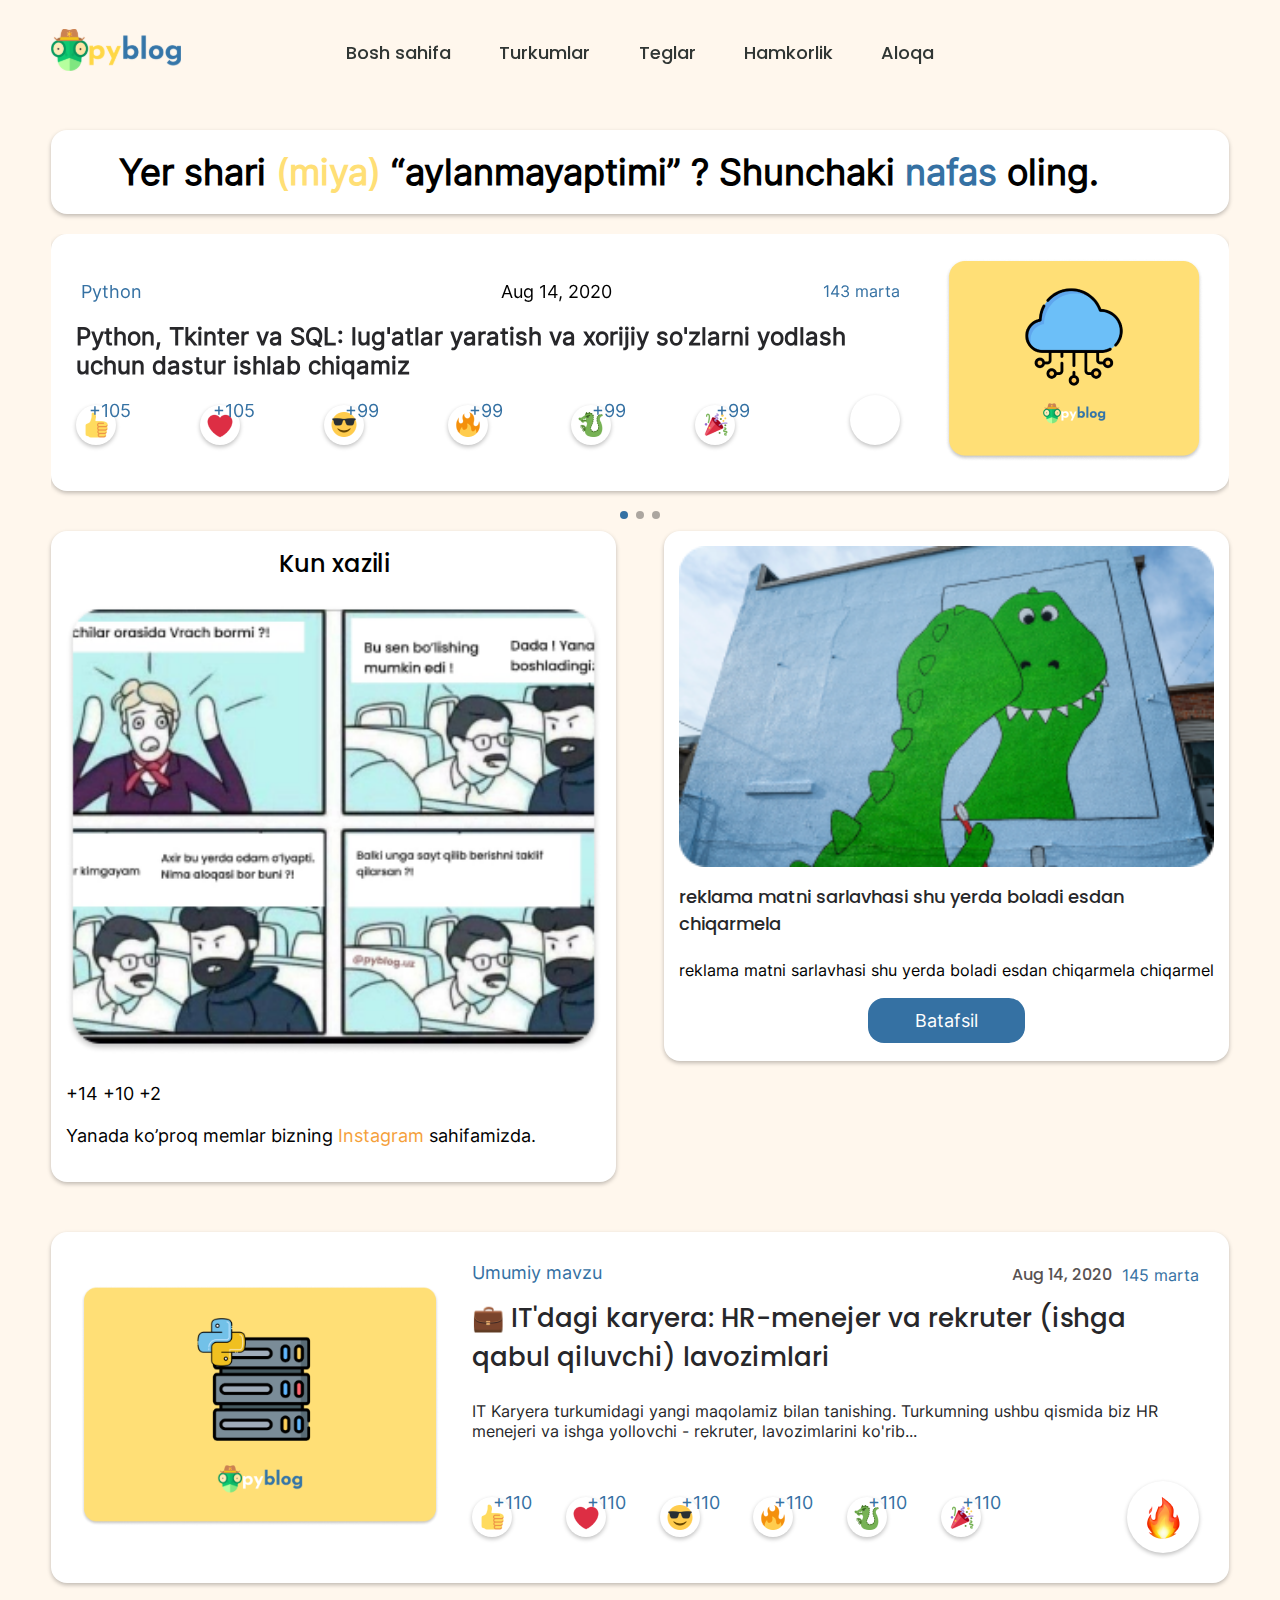
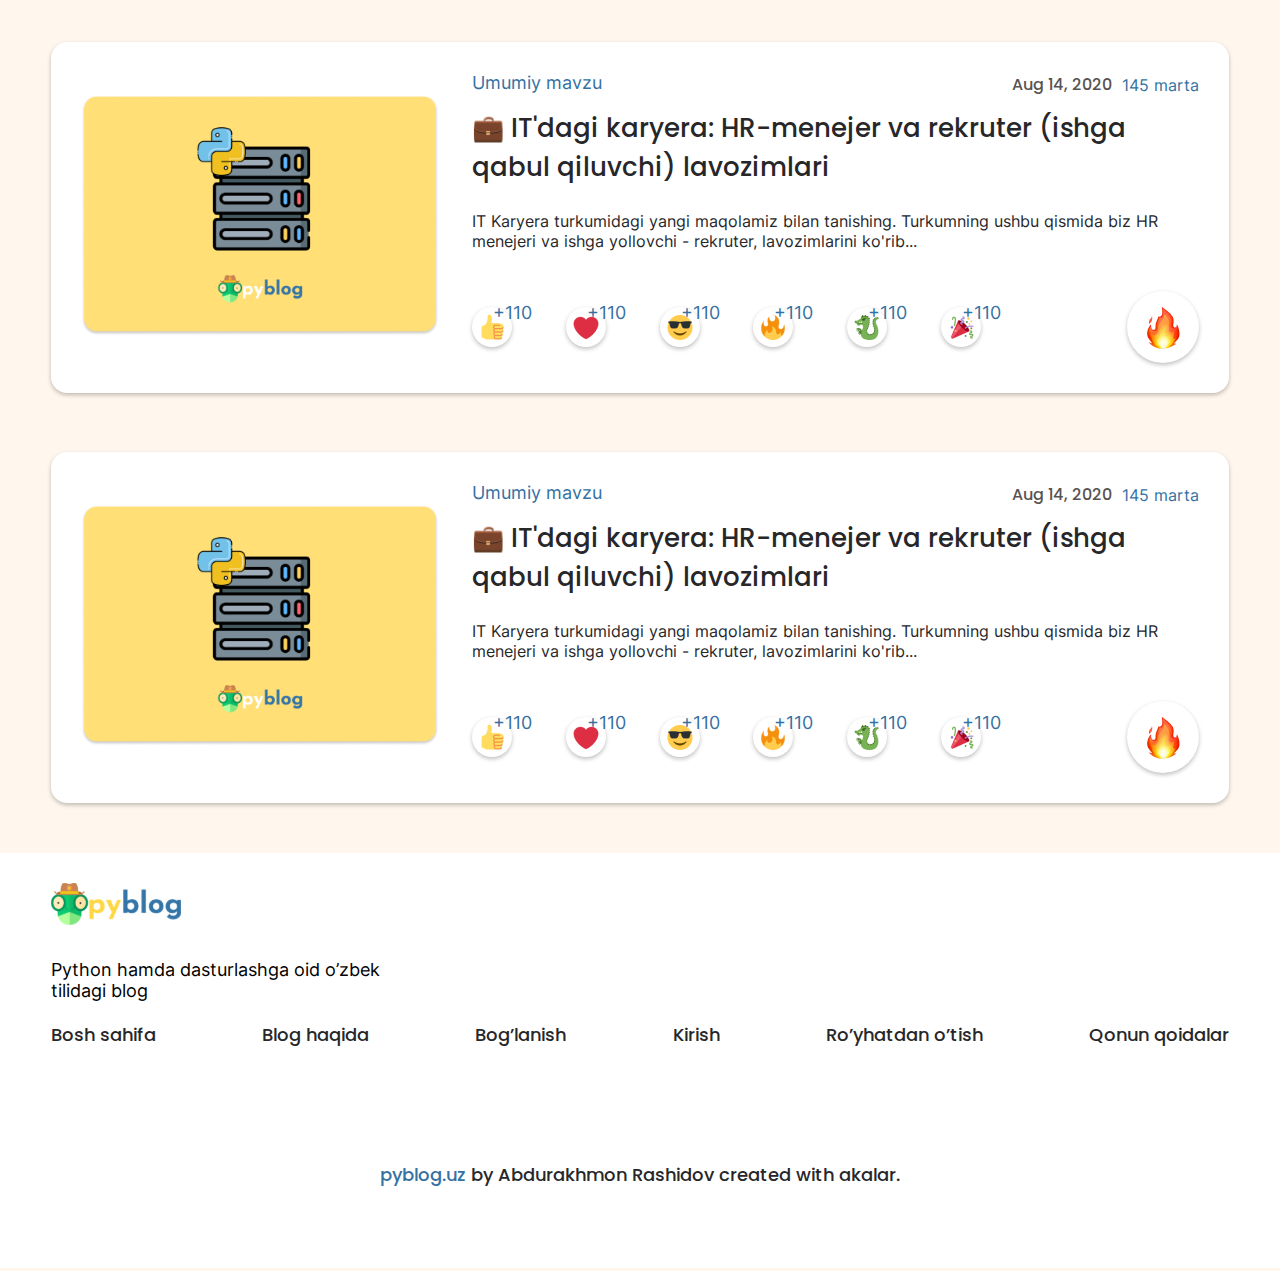
==== commit 8955b86c: "Updating" ====
--- a/index.html
+++ b/index.html
@@ -33,14 +33,14 @@
             <div class="container">
                 <ul class="header_nav_list">
                     <li class="header_nav_item">
-                        <a href="#" class="logo">
+                        <a href="./index.html" class="logo">
                             <img src="./assets/image/logo.svg" alt="">
                         </a>
                     </li>
                     <li class="header_nav_item">
                         <ul class="header_navigate_links">
                             <li class="header_link">
-                                <a href="#">Bosh sahifa </a>
+                                <a href="./index.html">Bosh sahifa </a>
                             </li>
                             <li class="header_link header_dropdown_category">
                                 <p>
@@ -145,6 +145,7 @@
             </div>
         </div>
     </header>
+
     <main>
         <div class="main-hero">
             <div class="section-wrapp">
@@ -199,7 +200,7 @@
                                                         </li>
                                                     </ul>
                                                     <h1 class="main-hero_slide_title">
-                                                        <a href="#">
+                                                        <a href="./post_detail.html">
                                                             Python, Tkinter va SQL: lug'atlar yaratish va xorijiy
                                                             so'zlarni
                                                             yodlash uchun dastur ishlab chiqamiz
@@ -266,7 +267,7 @@
                                                         </li>
                                                     </ul>
                                                     <h1 class="main-hero_slide_title">
-                                                        <a href="#">
+                                                        <a href="./post_detail.html">
                                                             Python, Tkinter va SQL: lug'atlar yaratish va xorijiy
                                                             so'zlarni
                                                             yodlash uchun dastur ishlab chiqamiz
@@ -333,7 +334,7 @@
                                                         </li>
                                                     </ul>
                                                     <h1 class="main-hero_slide_title">
-                                                        <a href="#">
+                                                        <a href="./post_detail.html">
                                                             Python, Tkinter va SQL:
                                                             lug'atlar yaratish va
                                                             xorijiy
@@ -424,6 +425,7 @@
                         <div class="main-posts_sidebar">
                             <div class="main-posts_sidebar_filter">
                                 <form action="">
+                                    <!-- Filter starts -->
                                     <div class="main-posts_filter_wrapper">
                                         <ul class="main-posts_sidebar_header">
                                             <li class="main-posts_sidebar_item title">
@@ -616,8 +618,9 @@
                                             </li>
                                         </ul>
                                     </div>
-
-
+                                    <!-- Filter ends -->
+
+                                    <!-- Category starts -->
                                     <div class="main-posts_filter_wrapper">
                                         <ul class="main-posts_sidebar_header">
                                             <li class="main-posts_sidebar_item title">
@@ -660,7 +663,9 @@
                                             </li>
                                         </ul>
                                     </div>
-
+                                    <!-- Category ends -->
+
+                                    <!-- Tags starts -->
                                     <div class="main-posts_filter_wrapper">
                                         <ul class="main-posts_sidebar_header">
                                             <li class="main-posts_sidebar_item title">
@@ -709,20 +714,129 @@
                                             </li>
                                         </ul>
                                     </div>
-
+                                    <!-- Tags ends -->
+
+                                    <!-- Advertisement starts -->
                                     <div class="main-posts_advertise_wrapper">
                                         <img src="./assets/image/advertisement.png" alt="">
                                         <h1>reklama matni sarlavhasi shu yerda boladi esdan chiqarmela</h1>
                                         <p>reklama matni sarlavhasi shu yerda boladi esdan chiqarmela chiqarmel</p>
                                         <a href="#" role="button">Batafsil</a>
                                     </div>
+                                    <!-- Advertisement ends -->
+
+                                    <!-- Users starts -->
+                                    <div class="main-posts_filter_wrapper">
+                                        <ul class="main-posts_sidebar_header">
+                                            <li class="main-posts_sidebar_item title">
+                                                Foydalanuvchilar
+                                            </li>
+                                            <li class="main-posts_sidebar_item icon">
+                                                <i class="fa-solid fa-users"></i>
+                                            </li>
+                                        </ul>
+
+                                        <!-- Top User starts -->
+                                        <ul class="main-user_info_list">
+                                            <li class="main-user_info_item">
+                                                <img src="./assets/image/main-user.png" alt="">
+                                                <div class="main-user_info_wrapper">
+                                                    <h1>
+                                                        <a href="#">
+                                                            Palonchi
+                                                            Pismadonchi
+                                                        </a>
+                                                    </h1>
+                                                    <a href="#">
+                                                        <i class="fa-solid fa-user-plus"></i>
+                                                        Obuna bo’lish
+                                                    </a>
+                                                </div>
+                                            </li>
+                                            <li class="main-user_info_item">
+                                                <img src="./assets/image/award-1.png" alt="">
+                                            </li>
+                                        </ul>
+                                        <!-- Top User Ends -->
+
+                                        <!-- Top User starts -->
+                                        <ul class="main-user_info_list">
+                                            <li class="main-user_info_item">
+                                                <img src="./assets/image/main-user.png" alt="">
+                                                <div class="main-user_info_wrapper">
+                                                    <h1>
+                                                        <a href="#">
+                                                            Palonchi
+                                                            Pismadonchi
+                                                        </a>
+                                                    </h1>
+                                                    <a href="#">
+                                                        <i class="fa-solid fa-user-plus"></i>
+                                                        Obuna bo’lish
+                                                    </a>
+                                                </div>
+                                            </li>
+                                            <li class="main-user_info_item">
+                                                <img src="./assets/image/award-2.png" alt="">
+                                            </li>
+                                        </ul>
+                                        <!-- Top User Ends -->
+
+
+                                        <!-- Top User starts -->
+                                        <ul class="main-user_info_list">
+                                            <li class="main-user_info_item">
+                                                <img src="./assets/image/main-user.png" alt="">
+                                                <div class="main-user_info_wrapper">
+                                                    <h1>
+                                                        <a href="#">
+                                                            Palonchi
+                                                            Pismadonchi
+                                                        </a>
+                                                    </h1>
+                                                    <a href="#">
+                                                        <i class="fa-solid fa-user-plus"></i>
+                                                        Obuna bo’lish
+                                                    </a>
+                                                </div>
+                                            </li>
+                                            <li class="main-user_info_item">
+                                                <img src="./assets/image/award-3.png" alt="">
+                                            </li>
+                                        </ul>
+                                        <!-- Top User Ends -->
+
+                                        <!-- Default User starts -->
+                                        <ul class="main-user_info_list">
+                                            <li class="main-user_info_item">
+                                                <img src="./assets/image/main-user.png" alt="">
+                                                <div class="main-user_info_wrapper">
+                                                    <h1>
+                                                        <a href="#">
+                                                            Palonchi Pismadonchi
+                                                        </a>
+                                                    </h1>
+                                                    <a href="#">
+                                                        <i class="fa-solid fa-user-plus"></i>
+                                                        Obuna bo’lish
+                                                    </a>
+                                                </div>
+                                            </li>
+                                        </ul>
+                                        <!-- Default User Ends -->
+                                    </div>
+                                    <!-- Users ends -->
+
+                                    <div class="main-tg_channel_qr_code">
+                                        <img src="./assets/image/qr_code.png" alt="">
+                                    </div>
                                 </form>
                             </div>
                         </div>
 
                         <ul class="main-posts_list">
                             <li class="main-posts_item border_shadow">
-                                <a href="#" class="main-posts_img_wrapper">
+                                <a href="./post_detail.html" class="main-posts_img_wrapper">
                                     <img class="main-posts_item_img" src="./assets/image/main-posts.png" alt="">
                                 </a>
 
@@ -747,7 +861,7 @@
                                         </ul>
                                     </li>
                                     <li class="main-post_info_item title">
-                                        <a href="#">
+                                        <a href="./post_detail.html">
                                             💼 IT'dagi karyera: HR-menejer va rekruter (ishga qabul qiluvchi)
                                             lavozimlari
                                         </a>
@@ -792,9 +906,10 @@
                             </li>
 
                             <li class="main-posts_item border_shadow">
-                                <a href="#" class="main-posts_img_wrapper">
+                                <a href="./post_detail.html" class="main-posts_img_wrapper">
                                     <img class="main-posts_item_img" src="./assets/image/main-posts.png" alt="">
                                 </a>
+
                                 <ul class="main-post_info_list">
                                     <li class="main-post_info_item">
                                         <ul class="main-post_top_info">
@@ -816,7 +931,78 @@
                                         </ul>
                                     </li>
                                     <li class="main-post_info_item title">
-                                        <a href="#">
+                                        <a href="./post_detail.html">
+                                            💼 IT'dagi karyera: HR-menejer va rekruter (ishga qabul qiluvchi)
+                                            lavozimlari
+                                        </a>
+                                    </li>
+                                    <li class="main-post_info_item description">
+                                        IT Karyera turkumidagi yangi maqolamiz bilan tanishing. Turkumning ushbu
+                                        qismida
+                                        biz HR menejeri va ishga yollovchi - rekruter, lavozimlarini ko'rib...
+                                    </li>
+                                    <li class="main-post_info_item emoji_wrapp">
+                                        <ul class="main-post_info_emoji_list">
+                                            <li class="main-post_info_emoji_item">
+                                                <img src="./assets/image/thumb-up.png" alt="">
+                                                <span>+110</span>
+                                            </li>
+                                            <li class="main-post_info_emoji_item">
+                                                <img src="./assets/image/heart.png" alt="">
+                                                <span>+110</span>
+                                            </li>
+                                            <li class="main-post_info_emoji_item">
+                                                <img src="./assets/image/glasses.png" alt="">
+                                                <span>+110</span>
+                                            </li>
+                                            <li class="main-post_info_emoji_item">
+                                                <img src="./assets/image/fire.png" alt="">
+                                                <span>+110</span>
+                                            </li>
+                                            <li class="main-post_info_emoji_item">
+                                                <img src="./assets/image/dragon.png" alt="">
+                                                <span>+110</span>
+                                            </li>
+                                            <li class="main-post_info_emoji_item">
+                                                <img src="./assets/image/popper.png" alt="">
+                                                <span>+110</span>
+                                            </li>
+                                        </ul>
+
+                                        <span class="main-post_info_flame">
+                                            <img src="./assets/image/flame.png" alt="">
+                                        </span>
+                                    </li>
+                                </ul>
+                            </li>
+
+                            <li class="main-posts_item border_shadow">
+                                <a href="./post_detail.html" class="main-posts_img_wrapper">
+                                    <img class="main-posts_item_img" src="./assets/image/main-posts.png" alt="">
+                                </a>
+
+                                <ul class="main-post_info_list">
+                                    <li class="main-post_info_item">
+                                        <ul class="main-post_top_info">
+                                            <li class="main-post_top_item prog_lang">
+                                                <i class="fa-solid fa-mug-saucer"></i>
+                                                Umumiy mavzu
+                                            </li>
+                                            <li>
+                                                <ul class="main-posts_top_list">
+                                                    <li class="main-post_top_item date">
+                                                        Aug 14, 2020
+                                                    </li>
+                                                    <li class="main-post_top_item views">
+                                                        <i class="fa-solid fa-eye"></i>
+                                                        145 marta
+                                                    </li>
+                                                </ul>
+                                            </li>
+                                        </ul>
+                                    </li>
+                                    <li class="main-post_info_item title">
+                                        <a href="./post_detail.html">
                                             💼 IT'dagi karyera: HR-menejer va rekruter
                                             (ishga qabul qiluvchi)
                                             lavozimlari
@@ -862,100 +1048,56 @@
                                     </li>
                                 </ul>
                             </li>
-
-                            <li class="main-posts_item border_shadow">
-                                <a href="#" class="main-posts_img_wrapper">
-                                    <img class="main-posts_item_img" src="./assets/image/main-posts.png" alt="">
-                                </a>
-                                <ul class="main-post_info_list">
-                                    <li class="main-post_info_item">
-                                        <ul class="main-post_top_info">
-                                            <li class="main-post_top_item prog_lang">
-                                                <i class="fa-solid fa-mug-saucer"></i>
-                                                Umumiy mavzu
-                                            </li>
-                                            <li>
-                                                <ul class="main-posts_top_list">
-                                                    <li class="main-post_top_item date">
-                                                        Aug 14, 2020
-                                                    </li>
-                                                    <li class="main-post_top_item views">
-                                                        <i class="fa-solid fa-eye"></i>
-                                                        145 marta
-                                                    </li>
-                                                </ul>
-                                            </li>
-                                        </ul>
-                                    </li>
-                                    <li class="main-post_info_item title">
-                                        <a href="#">
-                                            💼 IT'dagi karyera: HR-menejer va rekruter
-                                            (ishga qabul qiluvchi)
-                                            lavozimlari
-                                        </a>
-                                    </li>
-                                    <li class="main-post_info_item description">
-                                        IT Karyera turkumidagi yangi maqolamiz bilan
-                                        tanishing. Turkumning ushbu qismida
-                                        biz HR menejeri va ishga yollovchi - rekruter,
-                                        lavozimlarini ko'rib...
-                                    </li>
-                                    <li class="main-post_info_item emoji_wrapp">
-                                        <ul class="main-post_info_emoji_list">
-                                            <li class="main-post_info_emoji_item">
-                                                <img src="./assets/image/thumb-up.png" alt="">
-                                                <span>+110</span>
-                                            </li>
-                                            <li class="main-post_info_emoji_item">
-                                                <img src="./assets/image/heart.png" alt="">
-                                                <span>+110</span>
-                                            </li>
-                                            <li class="main-post_info_emoji_item">
-                                                <img src="./assets/image/glasses.png" alt="">
-                                                <span>+110</span>
-                                            </li>
-                                            <li class="main-post_info_emoji_item">
-                                                <img src="./assets/image/fire.png" alt="">
-                                                <span>+110</span>
-                                            </li>
-                                            <li class="main-post_info_emoji_item">
-                                                <img src="./assets/image/dragon.png" alt="">
-                                                <span>+110</span>
-                                            </li>
-                                            <li class="main-post_info_emoji_item">
-                                                <img src="./assets/image/popper.png" alt="">
-                                                <span>+110</span>
-                                            </li>
-                                        </ul>
-
-                                        <span class="main-post_info_flame">
-                                            <img src="./assets/image/flame.png" alt="">
-                                        </span>
-                                    </li>
-                                </ul>
-                            </li>
                         </ul>
                     </div>
                 </div>
             </div>
         </div>
     </main>
-    <br><br><br><br><br>
-    <br><br><br><br><br>
-    <br><br><br><br><br>
-    <br><br><br><br><br>
-    <br><br><br><br><br>
-    <br><br><br><br><br>
-    <br><br><br><br><br>
-    <br><br><br><br><br>
-    <br><br><br><br><br>
-    <br><br><br><br><br>
-    <br><br><br><br><br>
-    <br><br><br><br><br>
-    <br><br><br><br><br>
-    <br><br><br><br><br>
-    <br><br><br><br><br>
-    <br><br><br><br><br>
+
+    <footer>
+        <div class="section-wrapp">
+            <div class="container">
+                <a href="#">
+                    <img src="./assets/image/logo.svg" alt="">
+                </a>
+                <ul class="footer_list">
+                    <li class="footer_item">
+                        Python hamda dasturlashga oid o’zbek <br> tilidagi blog
+                    </li>
+                    <li class="footer_item">
+                        <ul class="footer_links">
+                            <li class="footer_links_item"><a href="#">Bosh sahifa</a></li>
+                            <li class="footer_links_item"><a href="#">Blog haqida</a></li>
+                            <li class="footer_links_item"><a href="#">Bog’lanish</a></li>
+                            <li class="footer_links_item"><a href="#">Kirish</a></li>
+                            <li class="footer_links_item"><a href="#">Ro’yhatdan o’tish</a></li>
+                            <li class="footer_links_item"><a href="#">Qonun qoidalar</a></li>
+                        </ul>
+                    </li>
+                </ul>
+
+                <div class="footer_socials_list">
+                    <a href="#">
+                        <i class="fa-brands fa-telegram"></i>
+                    </a>
+
+                    <a href="#">
+                        <i class="fa-brands fa-instagram"></i>
+                    </a>
+
+                    <a href="#">
+                        <i class="fa-brands fa-facebook"></i>
+                    </a>
+                </div>
+
+                <p class="footer_outer">
+                    <a href="#">pyblog.uz</a> by Abdurakhmon Rashidov created with <i class="fa-solid fa-heart"></i>
+                    akalar.
+                </p>
+            </div>
+        </div>
+    </footer>
 
     <script src="https://cdn.jsdelivr.net/npm/swiper@9/swiper-bundle.min.js"></script>
     <script src="./assets/js/swiper.js"></script>
--- a/assets/css/style.css
+++ b/assets/css/style.css
@@ -526,7 +526,7 @@
 }
 
 .main-posts_sidebar {
-    width: 20%;
+    width: 28%;
 }
 
 .main-posts_wrapper {
@@ -535,7 +535,7 @@
 }
 
 .main-posts_list {
-    width: 76%;
+    width: 70%;
 }
 
 .main-post_info_list {
@@ -563,7 +563,7 @@
 }
 
 .main-post_info_item.title a {
-    font-size: var(--size-heading);
+    font-size: var(--size-heading-small);
     color: var(--color-dark);
     font-family: 'Poppins M';
 }
@@ -717,11 +717,8 @@
     padding: 5px 25px;
     max-height: 0;
     overflow: hidden;
-    /* box-shadow: var(--local-box-shadow); */
-    background: var(--color-white);
-}
-
-.main-posts_sort_tag {}
+    background: var(--color-white);
+}
 
 .main-posts_sort.tag {
     max-height: none;
@@ -826,4 +823,534 @@
 
 .main-posts_tag_item a:hover {
     background: var(--color-yellow);
+}
+
+.main-posts_advertise_wrapper {
+    padding: 15px 15px 30px 15px;
+    background: var(--color-white);
+    box-shadow: var(--local-box-shadow);
+    border-radius: 16px;
+    margin-top: 5%;
+}
+
+.main-posts_advertise_wrapper img {
+    width: 100%;
+}
+
+.main-posts_advertise_wrapper h1 {
+    color: var(--color-dark);
+    font-weight: normal;
+    margin: 13px 0 20px 0;
+    font-family: 'Poppins M';
+    font-size: var(--size-text-big);
+}
+
+.main-posts_advertise_wrapper p {
+    font-size: var(--size-text);
+    color: var(--color-dark);
+    margin-bottom: 30px;
+}
+
+.main-posts_advertise_wrapper a {
+    display: inline-block;
+    padding: 13px 42px;
+    position: relative;
+    left: 50%;
+    transform: translateX(-50%);
+    background: var(--color-blue);
+    color: var(--color-white);
+    border-radius: 16px;
+}
+
+.main-posts_advertise_wrapper a:hover {
+    background: var(--color-yellow);
+    color: var(--color-dark);
+}
+
+.main-user_info_list {
+    display: flex;
+    justify-content: space-between;
+    align-items: center;
+    padding: 10px 20px;
+
+}
+
+.main-user_info_item:nth-child(1) {
+    display: flex;
+    align-items: center;
+}
+
+/* .main-user_info_list */
+
+.main-user_info_wrapper {
+    margin-left: 10px;
+}
+
+.main-user_info_wrapper h1 a {
+    font-family: 'Poppins M';
+    color: var(--color-dark);
+    font-weight: normal;
+    font-size: var(--size-text-average);
+}
+
+.main-user_info_wrapper a {
+    font-family: 'Poppins R';
+    color: var(--color-dark);
+    font-size: var(--size-text-small);
+}
+
+.main-user_info_wrapper a i {
+    color: var(--color-blue);
+}
+
+.main-user_info_wrapper a:hover {
+    color: var(--color-blue);
+}
+
+.main-user_info_wrapper a:hover i {
+    color: var(--color-blue);
+}
+
+.main-tg_channel_qr_code {
+    padding: 20px 20px 0 20px;
+    margin-top: 5%;
+    background: var(--color-white);
+    box-shadow: var(--local-box-shadow);
+    border-radius: 16px;
+}
+
+.main-tg_channel_qr_code img {
+    width: 100%;
+    position: relative;
+    top: 4px;
+}
+
+footer {
+    margin-top: 50px;
+    padding: 30px 0 80px;
+    background: var(--color-white);
+}
+
+.footer_list {
+    display: flex;
+    justify-content: space-between;
+    margin-top: 30px;
+}
+
+.footer_links {
+    display: flex;
+}
+
+.footer_links_item {
+    margin-left: 40px;
+}
+
+.footer_links_item a {
+    color: var(--color-dark);
+    font-family: 'Poppins M';
+}
+
+.footer_links_item a:hover {
+    color: var(--color-blue);
+}
+
+.footer_socials_list {
+    display: flex;
+    justify-content: center;
+    align-items: center;
+    margin-top: 50px;
+}
+
+.footer_socials_list a i {
+    font-size: var(--size-heading);
+    color: var(--color-blue);
+}
+
+.footer_socials_list a:nth-child(2) i {
+    margin: 0 20px;
+}
+
+.footer_outer {
+    text-align: center;
+    margin-top: 27px;
+    font-family: 'Poppins M';
+    color: var(--color-dark);
+}
+
+.footer_outer a {
+    font-family: 'Poppins M';
+    color: var(--color-blue);
+}
+
+.footer_outer i {
+    color: var(--color-yellow);
+}
+
+.detail-hero {
+    margin-top: 140px;
+}
+
+.detail-post_wrapper {
+    padding: 40px;
+    background: var(--color-white);
+    border-radius: 16px;
+    position: relative;
+    padding-right: 70px;
+    box-shadow: var(--local-box-shadow);
+}
+
+.detail-save i {
+    font-size: var(--size-heading-big);
+    color: var(--color-blue);
+}
+
+.detail-save {
+    position: absolute;
+    top: 25px;
+    right: 25px;
+    cursor: pointer;
+}
+
+.detail-top_info_wrapper {
+    display: flex;
+}
+
+.detail-top_info_item.date {
+    margin-right: 20px;
+    color: var(--color-dark);
+}
+
+.detail-top_info_item.author a,
+.detail-top_info_item.author a i {
+    color: var(--color-dark);
+}
+
+.detail-top_info_item.author a:hover,
+.detail-top_info_item.author a:hover i {
+    color: var(--color-blue);
+}
+
+.detail-top_info_item.prog_lang,
+.detail-top_info_item.prog_lang i {
+    color: var(--color-blue);
+}
+
+.detail-post_title {
+    font-size: var(--size-heading-small);
+    font-weight: normal;
+    font-family: 'Poppins M';
+    color: var(--color-dark);
+}
+
+.detail-top_info_list {
+    display: flex;
+    align-items: center;
+    justify-content: space-between;
+    margin: 15px 0 24px 0;
+}
+
+.detail-body p {
+    color: var(--color-dark);
+    font-family: 'Poppins M';
+    font-weight: normal;
+    font-size: var(--size-heading);
+}
+
+.detail-body {
+    color: var(--color-dark);
+}
+
+.detail-post_info_wrapper {
+    display: flex;
+    margin-top: 40px;
+    justify-content: space-between;
+}
+
+.detail-info_list {
+    margin-top: 100px;
+    display: flex;
+    justify-content: space-between;
+    align-items: end;
+    flex-wrap: wrap;
+}
+
+.detail-emoji_item {
+    width: 40px;
+    height: 40px;
+    border-radius: 50%;
+    background: var(--color-white);
+    box-shadow: var(--local-box-shadow);
+    display: flex;
+    justify-content: center;
+    align-items: center;
+    position: relative;
+    margin-right: 15px;
+    cursor: pointer;
+}
+
+.detail-emoji_item span {
+    position: absolute;
+    color: var(--color-blue);
+    top: -10px;
+    right: -20px;
+}
+
+.detail-emoji_list {
+    display: flex;
+    align-items: center;
+}
+
+.detail-info_item {
+    width: 47%;
+}
+
+.detail-post_info_author {
+    color: var(--color-blue);
+    font-family: 'Inter R';
+}
+
+.detail-post_info_wrapper span span:nth-child(2) {
+    margin-left: 25px;
+}
+
+.detail-post_info_wrapper span {
+    color: var(--color-blue);
+}
+
+.detail-post_tag_heading {
+    font-size: var(--size-text-large);
+    color: var(--color-dark);
+}
+
+.detail-tag_list {
+    width: 60%;
+    display: flex;
+    margin-top: 10px;
+}
+
+.detail-tag_item {
+    margin-left: 10px;
+    white-space: nowrap;
+}
+
+.detail-tag_item:nth-child(1) {
+    margin-left: 0px;
+}
+
+.detail-tag_item a {
+    padding: 5px 10px;
+    box-shadow: var(--local-box-shadow);
+    border-radius: 16px;
+    background: var(--color-white);
+    color: var(--color-blue);
+}
+
+.detail-tag_item a i {
+    color: var(--color-blue);
+}
+
+.detail-tag_item a:hover {
+    background: var(--color-blue);
+    color: var(--color-white);
+}
+
+.detail-tag_item a:hover i {
+    color: var(--color-white);
+}
+
+.detail-share_item a {
+    display: flex;
+    align-items: center;
+}
+
+.detail-share_list {
+    margin-top: 30px;
+    display: flex;
+}
+
+.detail-share_item:nth-child(2) {
+    margin-left: 20px;
+}
+
+.detail-share_list img {
+    margin-right: 10px;
+}
+
+.detail-share_item a {
+    color: var(--color-dark);
+}
+
+.detail-share_item a:hover {
+    color: var(--color-blue);
+}
+
+.detail-comments_top_info {
+    display: flex;
+    justify-content: space-between;
+    align-items: center;
+}
+
+.detail-comments_top_info h1 {
+    font-size: var(--size-heading-small);
+    color: var(--color-dark);
+    font-family: 'Poppins M';
+}
+
+.detail-comments_top_info i {
+    font-size: var(--size-heading-small);
+    color: var(--color-blue);
+    cursor: pointer;
+}
+
+.detail-comments {
+    margin-top: 70px;
+    padding: 20px 30px;
+    box-shadow: var(--local-box-shadow);
+    border-radius: 16px;
+    background: var(--color-white);
+}
+
+.detail-comment_list {
+    display: flex;
+    align-items: start;
+    margin-top: 40px;
+}
+
+.detail-comment_item:nth-child(2) {
+    margin-left: 20px;
+    margin-top: 15px;
+}
+
+.detail-comment_author {
+    margin-bottom: 10px;
+}
+
+.detail-comment_author a {
+    font-family: 'Inter M';
+    font-weight: normal;
+    color: var(--color-dark);
+    font-size: var(--size-text-large);
+}
+
+.detail-comment_author a:hover {
+    color: var(--color-blue);
+}
+
+.detail-lower_wrapper {
+    margin-top: 45px;
+    display: flex;
+    justify-content: space-between;
+    flex-wrap: wrap;
+}
+
+.detail-lower_wrapper form,
+.detail-related_posts {
+    padding: 20px 30px;
+    box-shadow: var(--local-box-shadow);
+    background: var(--color-white);
+    border-radius: 16px;
+    width: 48%;
+}
+
+.detail-lower_wrapper form h1,
+.detail-related_posts h1 {
+    font-family: 'Inter M';
+    color: var(--color-dark);
+    font-weight: 600;
+    font-size: var(--size-text-large);
+    margin-bottom: 25px;
+}
+
+.detail-lower_wrapper form input {
+    width: 100%;
+    border-radius: 8px;
+    border: 2px solid #D5DAE1;
+    font-size: var(--size-text-average);
+    padding: 11px 14px;
+    outline: none;
+    box-shadow: 0px 1px 2px rgba(0, 0, 0, 0.05);
+    margin-bottom: 10px;
+}
+
+.detail-lower_wrapper form textarea {
+    max-width: 100%;
+    min-width: 100%;
+    max-height: 150px;
+    min-height: 80px;
+    border-radius: 8px;
+    border: 2px solid #D5DAE1;
+    font-size: var(--size-text-average);
+    padding: 11px 14px;
+    outline: none;
+    box-shadow: 0px 1px 2px rgba(0, 0, 0, 0.05);
+    resize: vertical;
+    transition: border ease 0.5s;
+}
+
+.detail-lower_wrapper form label {
+    color: var(--color-dark);
+    font-family: 'Poppins M';
+    margin-bottom: 6px;
+}
+
+.detail-lower_wrapper form input:focus,
+.detail-lower_wrapper form textarea:focus {
+    border: 2px solid var(--color-blue);
+    box-shadow: var(--local-box-shadow);
+}
+
+.detail-related_post {
+    display: flex;
+    justify-content: space-between;
+    margin-top: 20px;
+}
+
+.detail-related_post:nth-child(1) {
+    margin-top: 0px;
+}
+
+.detail-related_post img {
+    margin-right: 10px;
+}
+
+.detail-related_post_info a {
+    margin-top: 8px;
+    margin-bottom: 4px;
+    font-size: var(--size-text-big);
+    color: var(--color-dark);
+    font-family: 'Poppins M';
+    display: block;
+}
+
+.detail-related_post_info a:hover {
+    color: var(--color-blue);
+}
+
+.detail-related_post_info p {
+    margin-bottom: 4px;
+    font-size: var(--size-text-small);
+    color: var(--color-dark);
+    font-family: 'Poppins M';
+    display: block;
+}
+
+.detail-post {
+    padding-bottom: 70px;
+}
+
+.detail-lower_wrapper button {
+    padding: 13px 40px;
+    font-size: var(--size-text-big);
+    color: var(--color-white);
+    background: var(--color-blue);
+    border: none;
+    border-radius: 16px;
+    margin-top: 14px;
+    cursor: pointer;
+}
+
+.detail-lower_wrapper button:hover {
+    background: var(--color-yellow);
+    color: var(--color-dark);
+    transform: scale(0.9);
 }--- a/assets/css/responsive.css
+++ b/assets/css/responsive.css
@@ -101,6 +101,26 @@
     .main-posts_list {
         width: 100%;
     }
+
+    .footer_list {
+        flex-direction: column;
+    }
+
+    .footer_links {
+        width: 100%;
+        display: flex;
+        margin-top: 20px;
+        justify-content: space-between;
+        flex-wrap: wrap;
+    }
+
+    .footer_links_item {
+        margin: 0;
+    }
+
+    .footer_item:nth-child(2) {
+        width: 100%;
+    }
 }
 
 @media screen and (max-width: 1300px) {
@@ -243,6 +263,28 @@
 
     .main-posts_img_wrapper {
         width: 100%;
+    }
+
+    .detail-info_item {
+        width: 100%;
+    }
+
+    .detail-info_item:nth-child(2) {
+        margin-top: 30px;
+    }
+
+    .detail-lower_wrapper {
+        margin-top: 0;
+    }
+
+    .detail-lower_wrapper form,
+    .detail-related_posts {
+        width: 100%;
+        margin-top: 4%;
+    }
+
+    .detail-post_wrapper {
+        padding: 40px;
     }
 }
 
@@ -309,6 +351,28 @@
     .main-posts_item {
         padding-top: 50px;
     }
+
+    .footer_links_item {
+        width: 48%;
+        margin-top: 10px;
+    }
+
+    .detail-top_info_list {
+        flex-direction: column;
+        justify-content: start;
+        align-items: start;
+    }
+
+    .detail-top_info_list li {
+        width: 100%;
+    }
+
+    .detail-top_info_wrapper {
+        margin-top: 10px;
+        display: flex;
+        justify-content: space-between;
+        align-items: center;
+    }
 }
 
 @media screen and (max-width: 700px) {
@@ -413,6 +477,50 @@
         --size-heading: 26px;
         --size-heading-big: 32px;
     }
+
+    .detail-share_list {
+        flex-direction: column;
+    }
+
+    .detail-share_item {
+        margin: 0 !important;
+        margin-top: 10px !important;
+    }
+
+    .detail-post_info_wrapper {
+        flex-direction: column;
+        justify-content: space-between;
+        width: 100%;
+    }
+
+    .detail-post_info_list {
+        /* display: none; */
+        display: flex;
+        justify-content: space-between;
+        align-items: center;
+        margin-top: 20px;
+    }
+
+    .detail-emoji_list {
+        flex-wrap: wrap;
+    }
+
+    .detail-emoji_item {
+        min-height: 40px;
+        min-width: 40px;
+        margin-top: 20px;
+    }
+
+    .detail-tag_list {
+        flex-wrap: wrap;
+        margin: 0;
+    }
+
+    .detail-tag_item {
+        margin: 0;
+        margin-right: 10px;
+        margin-top: 20px;
+    }
 }
 
 @media screen and (max-width: 500px) {
@@ -432,6 +540,37 @@
 
     .main-hero {
         padding-top: 100px;
+    }
+
+    .footer_links_item {
+        width: 100%;
+    }
+
+    .detail-related_post {
+        flex-wrap: wrap;
+    }
+
+    .detail-comment_list {
+        flex-direction: column;
+    }
+
+    .detail-comment_item:nth-child(2) {
+        margin-left: 0;
+    }
+
+    .header_settings_list {
+        padding: 20px 0 !important;
+    }
+
+    .detail-hero {
+        margin-top: 100px;
+    }
+
+    .detail-post_wrapper,
+    .detail-related_posts,
+    .detail-comments,
+    .detail-lower_wrapper form {
+        padding: 20px;
     }
 }
 
